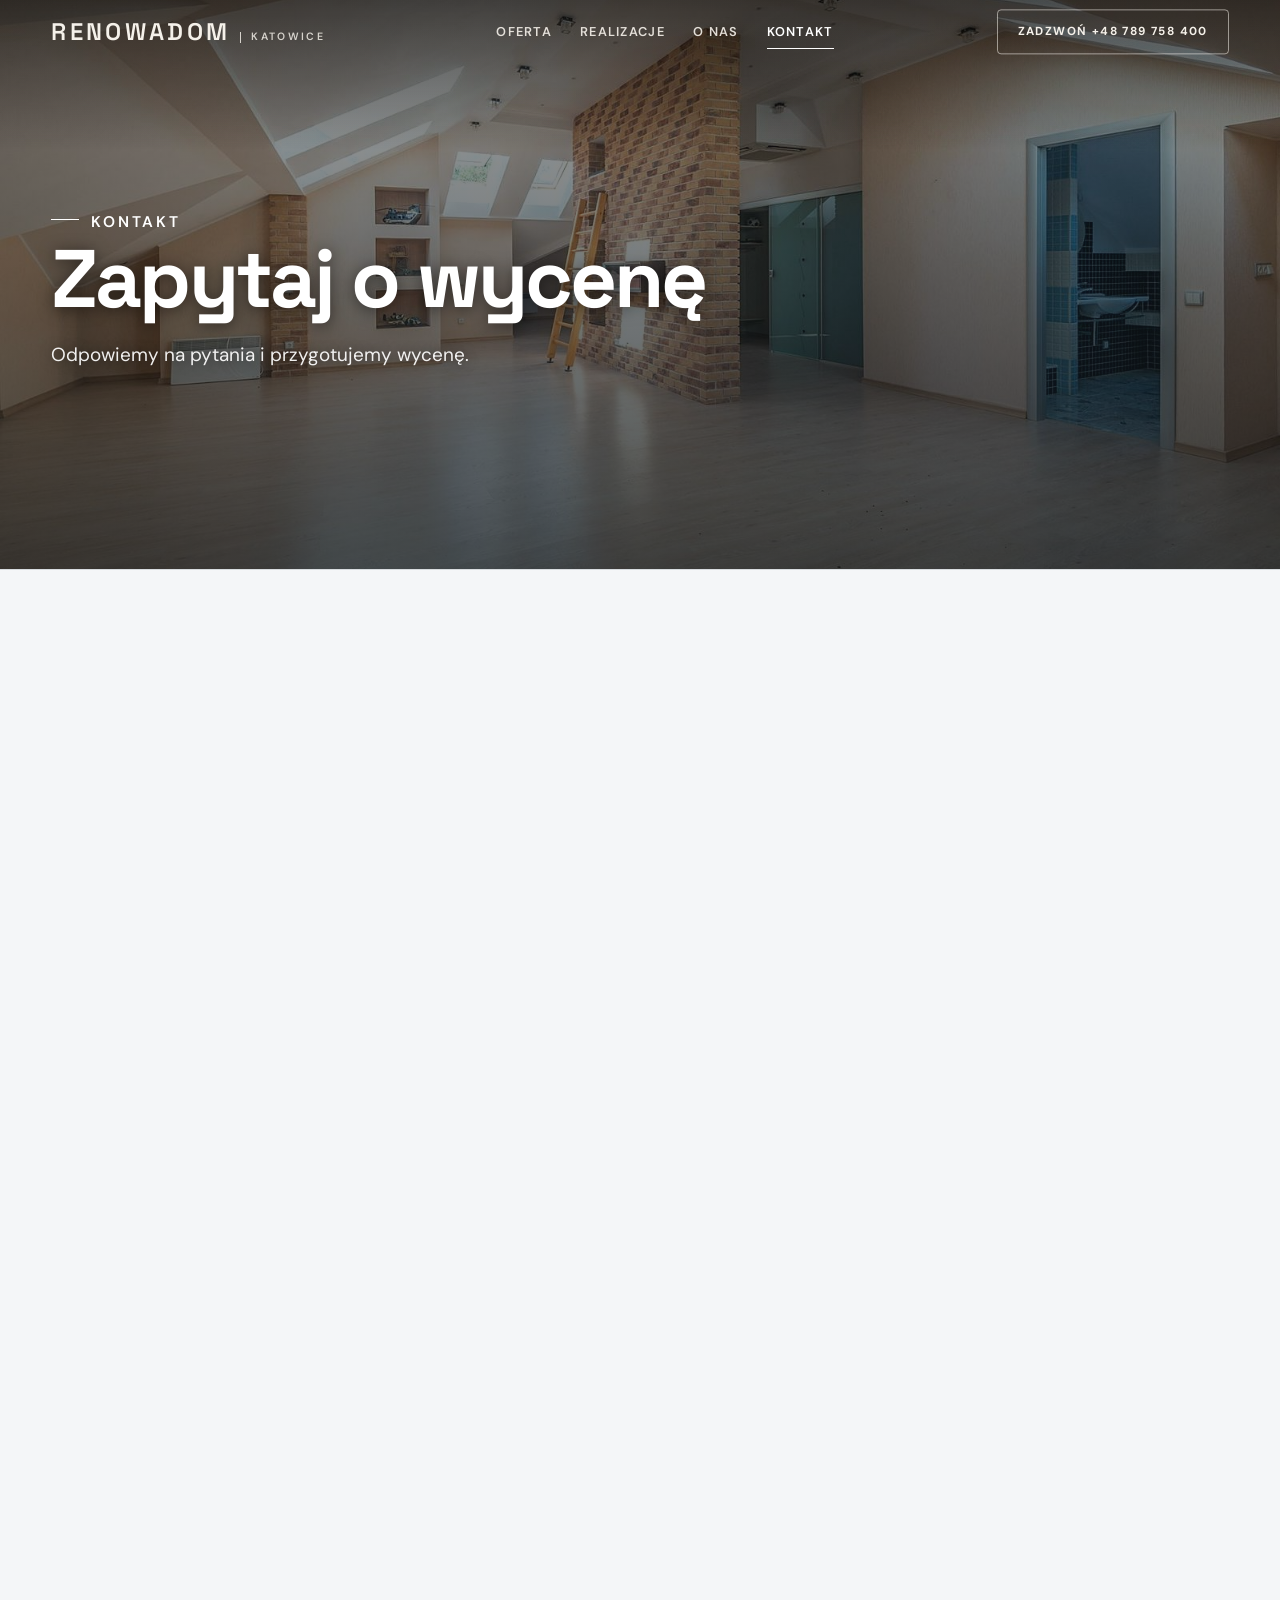
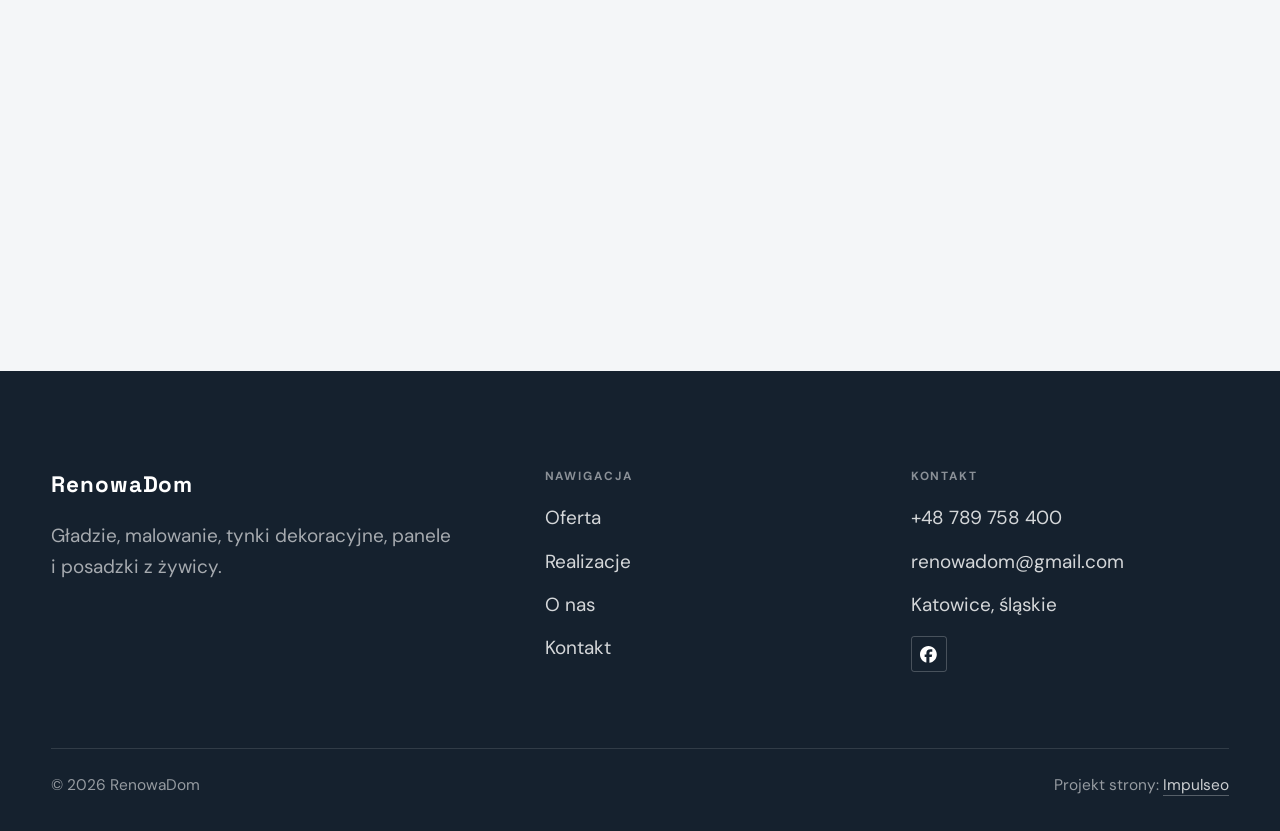
==== kontakt.html @ 103ed6f9 "Strona demo: renowadom" ====
<!DOCTYPE html>
<html lang="pl">
<head>
<meta charset="UTF-8">
<meta name="viewport" content="width=device-width, initial-scale=1.0">
<title>Kontakt - RenowaDom</title>
<meta name="description" content="Kontakt RenowaDom - Katowice, śląskie">
<link rel="canonical" href="https://kris20032.github.io/renowadom/kontakt.html">
<meta name="robots" content="noindex, nofollow">
<meta property="og:type" content="website">
<meta property="og:locale" content="pl_PL">
<meta property="og:site_name" content="RenowaDom">
<meta property="og:title" content="Kontakt - RenowaDom">
<meta property="og:description" content="Kontakt RenowaDom - Katowice, śląskie">
<meta property="og:url" content="https://kris20032.github.io/renowadom/kontakt.html">
<meta property="og:image" content="https://kris20032.github.io/renowadom/img/og.jpg">
<meta property="og:image:width" content="1200">
<meta property="og:image:height" content="630">
<meta name="twitter:card" content="summary_large_image">
<link rel="preconnect" href="https://fonts.googleapis.com">
<link rel="preconnect" href="https://fonts.gstatic.com" crossorigin>
<link href="https://fonts.googleapis.com/css2?family=Space+Grotesk:wght@500;600;700&family=DM+Sans:opsz,wght@9..40,400;9..40,500;9..40,600&display=swap" rel="stylesheet">
<link rel="stylesheet" href="assets/styles.css?v=8b665260">
</head>
<body>

<header class="nav">
  <div class="wrap nav-inner">
    <a class="brand" href="index.html"><span class="name">RenowaDom</span><span class="sub">Katowice</span></a>
    <nav class="nav-links">
      <a href="oferta.html">Oferta</a>
      <a href="realizacje.html">Realizacje</a>
      <a href="o-nas.html">O nas</a>
      <a href="kontakt.html" class="active" aria-current="page">Kontakt</a>
      <a href="tel:+48789758400" class="btn btn-accent">Zadzwoń +48 789 758 400</a>
    </nav>
    <button class="nav-toggle" aria-label="Menu"><span></span><span></span><span></span></button>
  </div>
</header>

<main>
<section class="pagehead">
  <img src="img/g8.jpg" alt="RenowaDom - Zapytaj o wycenę" width="1600" height="1068" decoding="async">
  <div class="wrap">
    <span class="eyebrow">Kontakt</span>
    <h1>Zapytaj o wycenę</h1>
    <p>Odpowiemy na pytania i przygotujemy wycenę.</p>
  </div>
</section>
<section>
  <div class="wrap contact-grid">
    <div class="reveal">
      <span class="eyebrow">Dane kontaktowe</span>
      <h2 style="margin:var(--space-4) 0 var(--space-6)">RenowaDom</h2>
      <div class="info-list">
        <div class="info-row"><div class="ic"><svg class="ico-tel" width="16" height="16" viewBox="0 0 24 24" fill="none" aria-hidden="true"><path d="M6.6 10.8a15.5 15.5 0 0 0 6.6 6.6l2.2-2.2a1 1 0 0 1 1-.24 11.4 11.4 0 0 0 3.6.58 1 1 0 0 1 1 1V20a1 1 0 0 1-1 1A17 17 0 0 1 3 4a1 1 0 0 1 1-1h3.5a1 1 0 0 1 1 1c0 1.25.2 2.46.58 3.6a1 1 0 0 1-.25 1l-2.23 2.2Z" fill="currentColor"/></svg></div><div><div class="lbl">Telefon</div><a class="val" href="tel:+48789758400">+48 789 758 400</a></div></div>
        <div class="info-row"><div class="ic"><svg class="ico-mail" width="16" height="16" viewBox="0 0 24 24" fill="none" aria-hidden="true"><rect x="3.2" y="5.5" width="17.6" height="13" rx="1.6" stroke="currentColor" stroke-width="1.6"/><path d="M4 7l8 6 8-6" stroke="currentColor" stroke-width="1.6" stroke-linecap="round" stroke-linejoin="round"/></svg></div><div><div class="lbl">E-mail</div><a class="val" href="mailto:renowadom@gmail.com">renowadom@gmail.com</a></div></div>
        <div class="info-row"><div class="ic"><svg class="ico-pin" width="16" height="16" viewBox="0 0 24 24" fill="none" aria-hidden="true"><path d="M12 21s7-6.1 7-11.5A7 7 0 0 0 5 9.5C5 14.9 12 21 12 21Z" stroke="currentColor" stroke-width="1.6" fill="none"/><circle cx="12" cy="9.5" r="2.4" fill="currentColor"/></svg></div><div><div class="lbl">Adres</div><div class="val">Katowice, śląskie</div></div></div>
      </div>
    </div>
    <div class="reveal">
      <form class="form" action="https://formsubmit.co/renowadom@gmail.com" method="POST">
        <input type="hidden" name="_subject" value="Zapytanie ze strony RenowaDom">
        <input type="hidden" name="_captcha" value="false">
        <input type="hidden" name="_template" value="table">
        <div class="fld"><label for="name">Imię / firma</label><input id="name" name="name" type="text" placeholder="np. Jan Kowalski" required></div>
        <div class="fld"><label for="email">E-mail</label><input id="email" name="email" type="email" placeholder="adres@email.pl" required></div>
        <div class="fld"><label for="phone">Telefon</label><input id="phone" name="phone" type="tel" placeholder="+48 ..."></div>
        <div class="fld"><label for="msg">Czego dotyczy zapytanie?</label><textarea id="msg" name="message" placeholder="Napisz krótko, w czym możemy pomóc" required></textarea></div>
        <button type="submit" class="btn btn-accent" style="width:100%;justify-content:center">Wyślij zapytanie <span class="arr">→</span></button>
        <p class="note">Wiadomość trafi bezpośrednio do nas. Można też zadzwonić: +48 789 758 400.</p>
      </form>
    </div>
  </div>
</section>
<section style="padding-top:0">
  <div class="wrap reveal">
    <iframe class="map" title="RenowaDom - Katowice" src="https://maps.google.com/maps?q=50.2467023%2C19.0044832&z=15&output=embed" loading="lazy" referrerpolicy="no-referrer-when-downgrade"></iframe>
  </div>
</section>
</main>

<footer>
  <div class="wrap">
    <div class="foot-grid">
      <div class="foot-brand">
        <div class="name">RenowaDom</div>
        <p>Gładzie, malowanie, tynki dekoracyjne, panele i posadzki z żywicy.</p>
      </div>
      <div class="foot-col">
        <h4>Nawigacja</h4>
        <a href="oferta.html">Oferta</a>
        <a href="realizacje.html">Realizacje</a>
        <a href="o-nas.html">O nas</a>
        <a href="kontakt.html">Kontakt</a>
      </div>
      <div class="foot-col">
        <h4>Kontakt</h4>
        <a href="tel:+48789758400">+48 789 758 400</a>
        <a href="mailto:renowadom@gmail.com">renowadom@gmail.com</a>
        <p>Katowice, śląskie</p>
      <div class="foot-soc">
        <a class="soc" href="https://www.facebook.com/p/RenowaDom-61563650875836/" target="_blank" rel="noopener" aria-label="Facebook - RenowaDom"><svg viewBox="0 0 24 24" aria-hidden="true" focusable="false"><path d="M9.101 23.691v-7.98H6.627v-3.667h2.474v-1.58c0-4.085 1.848-5.978 5.858-5.978.401 0 .955.042 1.468.103a8.68 8.68 0 0 1 1.141.195v3.325a8.623 8.623 0 0 0-.653-.036 26.805 26.805 0 0 0-.733-.009c-.707 0-1.259.096-1.675.309a1.686 1.686 0 0 0-.679.622c-.258.42-.374.995-.374 1.752v1.297h3.919l-.386 2.103-.287 1.564h-3.246v8.245C19.396 23.238 24 18.179 24 12.044c0-6.627-5.373-12-12-12s-12 5.373-12 12c0 5.628 3.874 10.35 9.101 11.647Z" fill="currentColor"/></svg></a>
      </div>
      </div>
    </div>
    <div class="foot-bot">
      <span>© 2026 RenowaDom</span>
      <span>Projekt strony: <a class="foot-credit" href="https://impulseo.pl" target="_blank" rel="noopener">Impulseo</a></span>
    </div>
  </div>
</footer>
<div class="sticky-call"><a class="sc-call" href="tel:+48789758400"><svg class="ico-tel" width="16" height="16" viewBox="0 0 24 24" fill="none" aria-hidden="true"><path d="M6.6 10.8a15.5 15.5 0 0 0 6.6 6.6l2.2-2.2a1 1 0 0 1 1-.24 11.4 11.4 0 0 0 3.6.58 1 1 0 0 1 1 1V20a1 1 0 0 1-1 1A17 17 0 0 1 3 4a1 1 0 0 1 1-1h3.5a1 1 0 0 1 1 1c0 1.25.2 2.46.58 3.6a1 1 0 0 1-.25 1l-2.23 2.2Z" fill="currentColor"/></svg> Zadzwoń</a><a class="sc-quote" href="kontakt.html">Zadzwoń po wycenę</a></div>
<div class="demo-wazne" data-do="2026-11-18" data-cykl="3" hidden><svg class="dw-ico" width="13" height="13" viewBox="0 0 24 24" fill="none" aria-hidden="true"><circle cx="12" cy="12" r="8.6" stroke="currentColor" stroke-width="1.8"/><path d="M12 7.2V12l3.3 2" stroke="currentColor" stroke-width="1.8" stroke-linecap="round"/></svg><span class="dw-txt"></span></div>

<script src="assets/main.js"></script>
</body>
</html>
---- assets/styles.css ----
/* ============================================================
   STOLBASZ — premium, architektoniczny B2B fit-out
   Jasna paleta, zero brązu. System wg premium-web-craft.
   Projekt strony: Impulseo (impulseo.pl)
   ============================================================ */

:root{
  /* PALETA — jasna, architektoniczna, chłodna */
  --paper:#F4F6F8;          /* główne tło */
  --paper-2:#E7EBEF;        /* sekcje alternatywne (chłodny jasny szary) */
  --paper-3:#E7EBEF;        /* delikatne wypełnienia */
  --ink:#15212E;            /* tekst główny — chłodny grafit */
  --ink-soft:#243443;       /* nagłówki drugorzędne */
  --muted:#6B7785;          /* tekst poboczny */
  --line:rgba(21,33,46,.12);/* hairline */
  --accent:#E8A317;         /* stonowany petrol-slate — jedyny akcent */
  --accent-d:#C9870C;
  --accent-soft:rgba(232,163,23,.10);
  --dark:#15212E;           /* sekcje ciemne (stopka/CTA) */

  /* HOVER ZDJĘĆ — JEDEN standard dla całego silnika (decyzja K. 04.08.2026, artefakt z wariantami).
     AKTUALNE (K.+Szymon 09.08.2026, wybór z artefaktu 6 wariantów): zoom 1.05 przy 1.4s -
     przy tak długim czasie mocniejszy kadr NIE skacze, tylko „oddycha". Poprzedni standard
     (1.02 / .55s z 04.08) odbierany jako dynamiczny i szybki.
     Spoczynek lekko przygaszony, ale TYLKO tam, gdzie jest mysz (@media hover:hover) —
     na telefonie zdjęcia zostają w pełnej jasności. */
  --img-zoom:1.05;                   /* K.+Szymon 09.08: wariant F z artefaktu porównawczego */
  --img-rest:brightness(.95) saturate(.99);
  --img-hot:brightness(1.06) saturate(1.05);
  --img-dur:1.4s;                    /* K.+Szymon 09.08 (wariant F): powoli = elegancko */
  --img-ease:cubic-bezier(.16,.84,.44,1);  /* miękki ogon, efekt „oddychania" */

  /* ODSTĘPY — skala 4/8 */
  --space-1:4px; --space-2:8px; --space-3:12px; --space-4:16px; --space-5:24px;
  --space-6:32px; --space-7:48px; --space-8:64px; --space-9:96px; --space-10:128px;

  /* TYPOGRAFIA — fluid clamp() (skala podbita 16.07.2026: większe, czytelniejsze litery — uwaga Adama) */
  --text-sm:clamp(.9rem,.87rem + .12vw,1rem);
  --text-base:clamp(1.08rem,1.04rem + .18vw,1.2rem);
  --text-lg:clamp(1.24rem,1.15rem + .34vw,1.44rem);
  --text-h3:clamp(1.34rem,1.22rem + .55vw,1.66rem);
  --text-h2:clamp(2.1rem,1.66rem + 2.1vw,3.1rem);
  --text-h1:clamp(2.9rem,2.1rem + 4vw,5.1rem);

  /* PROMIENIE — architektoniczne, raczej ostre */
  --r-sm:3px; --r-md:6px; --r-lg:10px;

  /* RUCH */
  --ease:cubic-bezier(.25,.46,.45,.94); --dur:.24s;

  /* CIENIE — miękkie, warstwowe */
  --sh-sm:0 1px 2px rgba(16,24,32,.04), 0 2px 8px rgba(16,24,32,.05);
  --sh-md:0 2px 6px rgba(16,24,32,.05), 0 12px 28px -8px rgba(16,24,32,.12);
  --sh-lg:0 6px 14px rgba(16,24,32,.07), 0 26px 56px -18px rgba(16,24,32,.22);

  --hairline:1px solid var(--line);

  --font-display:'Space Grotesk','Inter',sans-serif;
  --font-body:'DM Sans','Inter',sans-serif;
}

*{box-sizing:border-box;margin:0;padding:0}
html{scroll-behavior:smooth}
body{
  font-family:var(--font-body);
  font-size:var(--text-base);
  line-height:1.65;
  color:var(--ink);
  background:var(--paper);
  -webkit-font-smoothing:antialiased;
  text-rendering:optimizeLegibility;
}
img{max-width:100%;height:auto;display:block}  /* height:auto = width/height z atrybutów trzyma proporcje (TOP#12) */
a{color:inherit;text-decoration:none}

.wrap{width:min(92%,1180px);margin-inline:auto}
section{padding-block:clamp(52px,6.5vw,96px)}

h1,h2,h3{font-family:var(--font-display);font-weight:700;line-height:1.08;letter-spacing:-.02em;color:var(--ink)}
h1{font-size:var(--text-h1);letter-spacing:-.035em}
h2{font-size:var(--text-h2);letter-spacing:-.025em}
h3{font-size:var(--text-h3)}
/* MIARA — długość wiersza. WCAG 2.2 SC 1.4.8: max 80 znaków; Butterick: 45–90.
   68ch daje realnie 72–78 znaków polskiego tekstu, czyli z zapasem pod granicą.
   Wcześniej limit miał TYLKO <p> — <li>, <blockquote> i <dd> nie miały żadnego,
   i to jedyny powód, dla którego 23 bloki na dwóch oddanych stronach jadą po
   83–106 znaków w wierszu (pomiar 07.08.2026, bramka `miara`).
   ⚠️ Listy i definicje ograniczamy TYLKO bez klasy: `ul`/`ol` z klasą to u nas
   układ (siatki kafli, menu), a nie tekst ciągły — tam miarę wyznacza układ. */
/* 60ch, nie 68ch (K. 10.08): po zmianie fontów na węższe kroje (DM Sans i spółka)
   w 68ch mieściło się ~90 znaków - bramka pikselowa słusznie zgłaszała przekroczenie
   granicy 80. Pomiar na żywej przeglądarce: 60ch = 90 znaków, 53ch = ~78 znaków, czyli normę WCAG 1.4.8. */
:root{ --miara:53ch }
p{max-width:min(100%,var(--miara))}
blockquote,
ul:not([class])>li, ol:not([class])>li,
dl:not([class])>dd{max-width:min(100%,var(--miara))}

/* ⚠️ Świadomie BEZ wyjątku `.tile p,.card p,.svc p{max-width:none}`, choć nasuwa się sam:
   te akapity BYŁY już ograniczone (stare `p{max-width:65ch}`), więc „wyjątek" nie odblokowałby
   niczego nowego — tylko ROZLUŹNIŁ stan sprzed zmiany na wszystkich demach naraz.
   `figcaption` żadna z reguł wyżej nie dotyczy, więc też nie potrzebuje zwolnienia. */

/* ŁAMANIE. `balance` wyrównuje długości wierszy w nagłówku, `pretty` pilnuje ostatniego
   wiersza akapitu, żeby nie został w nim jeden wyraz. Obsługiwane od Chrome 117 /
   Safari 17.5; starsze przeglądarki po prostu ignorują tę własność.
   `text-wrap:pretty` nie występowało dotąd ANI RAZ w silniku ani w repo klientów. */
h1,h2,h3,.lead,.lede{text-wrap:balance}
p,li,blockquote,dd{text-wrap:pretty}

.eyebrow{
  font-family:var(--font-body);
  font-size:var(--text-sm);
  font-weight:600;
  letter-spacing:.18em;
  text-transform:uppercase;
  color:var(--accent);
  display:inline-flex;align-items:center;gap:var(--space-3);
}
/* flex:none + margin-top = kreska trzyma się PIERWSZEJ linii. Wcześniej align-items:center
   centrowało ją względem całego bloku i przy zawinięciu (długi kicker typu
   „…WNĘTRZ · LESZNO · OD 2019") druga linia lądowała z brzydkim wcięciem. */
.eyebrow{align-items:flex-start}
.eyebrow>*,.eyebrow{text-wrap:balance}   /* dlugi kicker lamal sie na sierote typu samo „2019" w drugiej linii */
.eyebrow::before{content:"";width:28px;height:1px;background:var(--accent);display:inline-block;flex:none;margin-top:.62em}

.muted{color:var(--muted)}
.lead{font-size:var(--text-lg);line-height:1.55;color:var(--ink-soft);max-width:50ch}

/* ---------- BUTTONS ---------- */
.btn{
  display:inline-flex;align-items:center;gap:var(--space-2);
  font-weight:600;font-size:var(--text-sm);letter-spacing:.02em;
  padding:var(--space-4) var(--space-6);
  border-radius:var(--r-sm);
  transition:transform var(--dur) var(--ease),box-shadow var(--dur) var(--ease),background var(--dur) var(--ease);
  cursor:pointer;border:1px solid transparent;
}
.btn-accent{background:var(--accent);color:#fff;box-shadow:var(--sh-sm)}
.btn-accent:hover{background:var(--accent-d);transform:translateY(-2px);box-shadow:var(--sh-md)}
.btn-accent:active{transform:translateY(0);box-shadow:var(--sh-sm)}
.btn-ghost{background:transparent;color:var(--ink);border-color:var(--line)}
.btn-ghost:hover{border-color:var(--accent);color:var(--accent);transform:translateY(-2px)}
.btn-light{background:#fff;color:var(--ink);box-shadow:var(--sh-sm)}
.btn-light:hover{transform:translateY(-2px);box-shadow:var(--sh-md)}
.btn .arr{transition:transform var(--dur) var(--ease)}
.btn:hover .arr{transform:translateX(4px)}

/* ---------- NAV ---------- */
.nav{
  position:sticky;top:0;z-index:50;
  background:color-mix(in srgb,var(--paper) 88%,transparent);
  backdrop-filter:saturate(140%) blur(10px);
  border-bottom:var(--hairline);
}
.nav-inner{display:flex;align-items:center;justify-content:space-between;gap:var(--space-5);height:72px}
/* ANTY-NACHODZENIE (K. 05.08.2026): długa nazwa firmy + przycisk z pełnym numerem nie mieściły się w pasku
   i flex ściskał linki PONIŻEJ ich treści - "Kontakt" wchodził na ramkę "Zadzwoń +48 ...". Teraz ustępuje
   nazwa marki (skrót wielokropkiem), a menu i przycisk nigdy się nie kurczą ani nie zachodzą na siebie. */
.brand{display:flex;flex-direction:column;line-height:1;min-width:0;flex:0 1 auto}
.brand .name{font-family:var(--font-display);font-weight:800;font-size:1.35rem;letter-spacing:.04em;white-space:nowrap;overflow:hidden;text-overflow:ellipsis}
.brand .sub{font-size:.62rem;letter-spacing:.34em;text-transform:uppercase;color:var(--muted);margin-top:5px;white-space:nowrap;overflow:hidden;text-overflow:ellipsis}
.nav-links{display:flex;align-items:center;gap:var(--space-6);flex:0 0 auto}
.nav-links a{font-size:var(--text-sm);font-weight:500;color:var(--ink-soft);position:relative;padding-block:4px;white-space:nowrap;transition:color var(--dur) var(--ease)}
.nav-links a::after{content:"";position:absolute;left:0;bottom:0;width:0;height:1.5px;background:var(--accent);transition:width var(--dur) var(--ease)}
.nav-links a:hover,.nav-links a.active{color:var(--ink)}
.nav-links a:hover::after,.nav-links a.active::after{width:100%}
.nav-links .btn{padding:var(--space-2) var(--space-5)}
/* przyciski w nav: właściwy kolor (przebij .nav-links a) + bez podkreślenia */
.nav-links a.btn-accent{color:#fff}
.nav-links a.btn-ghost,.nav-links a.btn-light{color:var(--ink)}
/* CTA w pasku: NIE podkreślenie spod linków menu, ale ten sam przelatujący błysk,
   co na wszystkich innych przyciskach (zgłoszenie K. 13.08.2026 - „na hero jest efekt
   światła przechodzącego przez przycisk, na navbarze go nie ma, a mają być identyczne").
   Reguła `.nav-links a::after` jest silniejsza od `.btn::after`, więc trzeba jej
   geometrię wyzerować i wpisać połysk z nazwy - samo `display:none` gasiło efekt. */
.nav-links a.btn::after{
  display:block;content:"";position:absolute;inset:0;z-index:-1;pointer-events:none;
  width:auto;height:auto;border-radius:inherit;   /* kasuje geometrię podkreślenia (width:0;height:1.5px) */
  background:linear-gradient(100deg,transparent 32%,rgba(255,255,255,.20) 50%,transparent 68%);
  translate:-120% 0}
@media (prefers-reduced-motion:no-preference){
  .nav-links a.btn:hover::after{translate:120% 0;transition:translate .75s var(--mt-ease,cubic-bezier(.16,.84,.44,1))}
}
.nav-toggle{display:none;background:none;border:none;cursor:pointer;flex-direction:column;gap:5px;padding:8px}
.nav-toggle span{width:24px;height:2px;background:var(--ink);transition:var(--dur)}
/* Ciasny zakres MIĘDZY menu mobilnym a pełnym pulpitem: zbijamy odstępy i nazwę marki,
   żeby wszystko zmieściło się naturalnie, zanim w ogóle dojdzie do skracania wielokropkiem. */
@media(max-width:1280px) and (min-width:921px){
  .nav-links{gap:var(--space-4)}
  .nav-links .btn{padding:var(--space-2) var(--space-4)}
  .brand .name{font-size:1.15rem}
}

/* ---------- HERO (split) ---------- */
.hero{position:relative;overflow:hidden;border-bottom:var(--hairline)}
.hero-grid{display:grid;grid-template-columns:1.05fr .95fr;gap:clamp(24px,4vw,60px);align-items:center;
  padding-block:clamp(36px,4.5vw,64px)}
.hero-copy .eyebrow{margin-bottom:var(--space-5)}
.hero-copy h1{margin-bottom:var(--space-5)}
.hero-copy .lead{margin-bottom:var(--space-7)}
.hero-actions{display:flex;flex-wrap:wrap;gap:var(--space-4)}
.hero-art{position:relative;aspect-ratio:4/3;border-radius:var(--r-lg);overflow:hidden;box-shadow:var(--sh-lg)}
.hero-art img{width:100%;height:100%;object-fit:cover}
.hero-art::after{content:"";position:absolute;inset:0;background:linear-gradient(180deg,transparent 55%,rgba(18,24,28,.28))}
.hero-badge{position:absolute;left:var(--space-5);bottom:var(--space-5);z-index:2;
  background:rgba(252,252,251,.94);backdrop-filter:blur(4px);
  border-radius:var(--r-md);padding:var(--space-4) var(--space-5);box-shadow:var(--sh-md);max-width:78%}
.hero-badge strong{display:block;font-family:var(--font-display);font-size:1rem;letter-spacing:-.01em}
.hero-badge span{font-size:var(--text-sm);color:var(--muted)}

/* ---------- HERO duży / kinowy (strona główna) ---------- */
.hero-cine{position:relative;min-height:clamp(560px,82vh,840px);min-height:clamp(560px,82svh,840px);display:flex;align-items:center;overflow:hidden;border-bottom:var(--hairline)}
.hero-cine>img{position:absolute;inset:0;width:100%;height:100%;object-fit:cover;z-index:0}
.hero-cine::after{content:"";position:absolute;inset:0;z-index:1;
  background:linear-gradient(95deg,rgba(13,18,23,.86) 0%,rgba(13,18,23,.64) 32%,rgba(13,18,23,.24) 62%,rgba(13,18,23,.04) 100%)}
.hero-cine .wrap{position:relative;z-index:2;padding-block:var(--space-8)}
.hero-cine .hero-copy{max-width:660px}
.hero-cine .eyebrow{color:#fff;margin-bottom:var(--space-5)}
.hero-cine .eyebrow::before{background:#fff}
.hero-cine h1{color:#fff;margin-bottom:var(--space-5);font-size:clamp(2.9rem,2rem + 4.4vw,5.2rem);text-wrap:balance}
.hero-cine .lead{color:rgba(255,255,255,.92);max-width:48ch;margin-bottom:var(--space-7)}
.hero-cine .hero-actions{display:flex;flex-wrap:wrap;gap:var(--space-4)}
/* NISKIE OKNO (laptop z dokiem i paskami przeglądarki ma ~700-780 px wysokości widoku):
   H1 do 5.2rem + długi lead nie mieściły się i przyciski wypadały POD krawędź ekranu -
   klient widział stronę bez ani jednego CTA. Skalujemy w dół, zamiast przycinać treść. */
@media(min-width:821px) and (max-height:820px){
  .hero-cine{min-height:clamp(520px,94svh,780px)}
  .hero-cine .wrap{padding-block:var(--space-6)}
  .hero-cine h1{font-size:clamp(2.2rem,1.5rem + 2.6vw,3.6rem);margin-bottom:var(--space-4)}
  .hero-cine .eyebrow{margin-bottom:var(--space-4)}
  .hero-cine .lead{margin-bottom:var(--space-5);max-width:44ch}
}
@media(max-width:680px){
  .hero-cine{min-height:clamp(520px,76vh,640px);min-height:clamp(520px,76svh,640px);align-items:flex-end}
  .hero-cine::after{background:linear-gradient(0deg,rgba(13,18,23,.9) 6%,rgba(13,18,23,.45) 55%,rgba(13,18,23,.25) 100%)}
  .hero-cine .wrap{padding-bottom:var(--space-9)}
  /* TELEFON (~90% oglądających): lead potrafił zająć 8 linii i zepchnąć CTA poza pierwszy ekran.
     Zwężamy interlinię i skalę - treści nie ucinamy, bo to ona sprzedaje. */
  .hero-cine .lead{font-size:.98rem;line-height:1.5;margin-bottom:var(--space-5)}
  .hero-cine .eyebrow{font-size:.72rem;letter-spacing:.13em;margin-bottom:var(--space-4)}
  .hero-cine .eyebrow::before{width:20px}
  .hero-cine h1{margin-bottom:var(--space-4)}
}

/* full-bleed hero variant (podstrony) */
.pagehead{position:relative;min-height:46vh;min-height:46svh;display:flex;align-items:flex-end;overflow:hidden;border-bottom:var(--hairline)}
.pagehead img{position:absolute;inset:0;width:100%;height:100%;object-fit:cover}
/* 10.08.2026 (decyzja K.): mocniejsze przyciemnienie + cień pod tekstem. Bramka mierzyła na
   nagłówkach podstron 3,38-3,43:1 przy wymaganych 4,5 — jasne zdjęcie (hala, śnieg, niebo)
   podchodziło pod biały tekst. Zdjęcia klientów są różne, więc kontrast musi dawać WARSTWA,
   a nie szczęśliwy dobór kadru. */
.pagehead::after{content:"";position:absolute;inset:0;background:linear-gradient(180deg,rgba(18,24,28,.40),rgba(18,24,28,.76))}
.pagehead .wrap{position:relative;z-index:2;padding-block:var(--space-9);color:#fff}
.pagehead h1{color:#fff;max-width:18ch;text-shadow:0 2px 16px rgba(0,0,0,.55)}
.pagehead .eyebrow{color:#fff}
.pagehead .eyebrow::before{background:#fff}
.pagehead p{color:rgba(255,255,255,.92);margin-top:var(--space-4);max-width:54ch;text-shadow:0 1px 12px rgba(0,0,0,.5)}

/* ---------- STRIP (pasek skrótów / liczby) ---------- */
.strip{background:var(--dark);color:#fff}
/* PASEK HASEŁ — standard 04.08.2026 (decyzja K.): 5 haseł w JEDNYM rzędzie, tekst WYŚRODKOWANY,
   węższe marginesy boczne niż reszta strony (pasek ma iść szerzej), równe wysokości kolumn. */
.strip .wrap{width:min(96%,1440px);display:grid;grid-template-columns:repeat(5,1fr);
  gap:var(--space-5);padding-block:var(--space-7);align-items:stretch}
.strip .item .k{font-family:var(--font-display);font-size:clamp(1.05rem,.82rem + .85vw,1.55rem);
  font-weight:800;letter-spacing:-.02em;color:#fff;line-height:1.18;text-wrap:balance}
.strip .item .v{font-size:var(--text-sm);color:rgba(255,255,255,.66);margin-top:var(--space-2);line-height:1.4}
.strip .item{border-left:2px solid var(--accent);padding-inline:var(--space-4);
  text-align:center;display:flex;flex-direction:column;justify-content:center}
/* liczba kolumn = liczba haseł, żeby ostatnie nie zostawało samo w drugim rzędzie.
   Klasę n-N nadaje multipage.py; domyślnie (bez klasy) pasek jest 5-kolumnowy. */
.strip.n-2 .wrap{grid-template-columns:repeat(2,1fr)}
.strip.n-3 .wrap{grid-template-columns:repeat(3,1fr)}
.strip.n-4 .wrap{grid-template-columns:repeat(4,1fr);gap:var(--space-6)}
.strip.n-4 .item .k{font-size:clamp(1.3rem,1rem + 1.1vw,2rem)}
.strip.n-6 .wrap{grid-template-columns:repeat(6,1fr);gap:var(--space-4)}
.strip.n-6 .item .k{font-size:clamp(.98rem,.8rem + .7vw,1.35rem)}
/* równe łamanie: zamiast "długa linia + jedno słowo" obie linie zbliżonej długości */
.strip .item .k{text-wrap:balance}

/* ---------- SECTION HEAD ---------- */
.head{max-width:48rem;margin-bottom:var(--space-8)}
.head.center{margin-inline:auto;text-align:center}
.head .eyebrow{margin-bottom:var(--space-4)}
.head h2{margin-bottom:var(--space-4)}
.head p{color:var(--muted);font-size:var(--text-lg);line-height:1.55}
.head.center p{margin-inline:auto}

/* ---------- INTRO SPLIT ---------- */
.split{display:grid;grid-template-columns:.92fr 1.08fr;gap:clamp(28px,5vw,80px);align-items:center}
.split.rev{grid-template-columns:1.08fr .92fr}
.split.rev .split-art{order:-1}
.split-art{position:relative;aspect-ratio:5/4;border-radius:var(--r-lg);overflow:hidden;box-shadow:var(--sh-lg)}
.split-art img{width:100%;height:100%;object-fit:cover}
.split-copy h2{margin-bottom:var(--space-5)}
.split-copy p+p{margin-top:var(--space-4)}
.split-copy .btn{margin-top:var(--space-6)}

/* ---------- SERVICES (zakres) ---------- */
.svc-grid{display:grid;grid-template-columns:repeat(auto-fit,minmax(280px,1fr));gap:var(--space-5)}
.svc{background:#fff;border:var(--hairline);border-radius:var(--r-md);padding:var(--space-7) var(--space-6);
  transition:transform var(--dur) var(--ease),box-shadow var(--dur) var(--ease),border-color var(--dur) var(--ease);
  position:relative;overflow:hidden}
.svc::before{content:"";position:absolute;left:0;top:0;width:3px;height:0;background:var(--accent);transition:height var(--dur) var(--ease)}
.svc:hover{transform:translateY(-4px);box-shadow:var(--sh-md);border-color:transparent}
.svc:hover::before{height:100%}
.svc .ic{font-family:var(--font-display);font-size:.8rem;font-weight:700;letter-spacing:.12em;color:var(--accent);margin-bottom:var(--space-4)}
.svc h3{margin-bottom:var(--space-3);font-size:1.22rem}
.svc p{color:var(--muted);font-size:var(--text-base);line-height:1.6}

/* big detailed service rows */
.svc-row{display:grid;grid-template-columns:.8fr 1.2fr;gap:clamp(20px,4vw,60px);align-items:center;padding-block:var(--space-8)}
.svc-row+.svc-row{border-top:var(--hairline)}
.svc-row.rev{grid-template-columns:1.2fr .8fr}
/* Naprzemienny układ wierszy oferty: co drugi wiersz ma zdjęcie po PRAWEJ.
   Było `order:-1` — martwy kod, bo zdjęcie i tak jest pierwszym dzieckiem w HTML,
   więc wszystkie wiersze wyglądały identycznie (zdjęcie zawsze z lewej), a `rev`
   zmieniało tylko szerokość kolumn. Znalezione 29.07.2026 przy różnicowaniu kierunków
   animacji (pomiar pozycji: art.mid 390/502 przy row.mid 756 — zawsze lewa strona). */
.svc-row.rev .svc-row-art{order:2}
.svc-row-art{aspect-ratio:4/3;border-radius:var(--r-md);overflow:hidden;box-shadow:var(--sh-md)}
.svc-row-art img{width:100%;height:100%;object-fit:cover}
.svc-row h3{font-size:1.5rem;margin-bottom:var(--space-4)}
.svc-row .num{font-family:var(--font-display);font-size:.85rem;font-weight:700;letter-spacing:.14em;color:var(--accent);display:block;margin-bottom:var(--space-3)}
.svc-row ul{list-style:none;margin-top:var(--space-4);display:flex;flex-direction:column;gap:var(--space-2)}
.svc-row li{position:relative;padding-left:var(--space-5);color:var(--muted);font-size:var(--text-base)}
.svc-row li::before{content:"";position:absolute;left:0;top:.62em;width:8px;height:1px;background:var(--accent)}

/* ---------- GALLERY (realizacje) ---------- */
.gallery{display:grid;grid-template-columns:repeat(12,1fr);gap:var(--space-4);grid-auto-rows:200px}
/* GALERIA MASONRY — pionowe zdjęcia (portrety beauty/wellness) bez przycinania: kolumny, height auto */
.gallery-masonry{column-count:3;column-gap:var(--space-4)}
@media(max-width:900px){.gallery-masonry{column-count:2}}
@media(max-width:560px){.gallery-masonry{column-count:1}}
.gallery-masonry .m-tile{break-inside:avoid;margin:0 0 var(--space-4);padding:0;position:relative;overflow:hidden;border-radius:var(--r-md);border:1px solid var(--line)}
.gallery-masonry .m-tile img{width:100%;height:auto;display:block}
.gallery-masonry .m-tile .cap{position:absolute;left:0;right:0;bottom:0;padding:var(--space-4);color:#fff;background:linear-gradient(0deg,rgba(0,0,0,.55),transparent);font-size:var(--text-sm)}
.gallery-masonry .m-tile .cap small{display:block;font-weight:400;opacity:.78;letter-spacing:.04em;text-transform:uppercase;font-size:.66rem;margin-top:3px}
.tile{position:relative;overflow:hidden;border-radius:var(--r-md);box-shadow:var(--sh-sm);
  transition:transform var(--dur) var(--ease),box-shadow var(--dur) var(--ease)}
.tile img{width:100%;height:100%;object-fit:cover;
  transition:transform var(--img-dur) var(--img-ease),filter var(--img-dur) var(--img-ease)}
.tile:hover{box-shadow:var(--sh-md)}
.tile .cap{position:absolute;left:0;right:0;bottom:0;padding:var(--space-5) var(--space-4) var(--space-4);
  /* mocniejszy spad + cien pod tekstem: na JASNYCH zdjeciach klienta (biale fronty, sciany)
     slaby gradient dawal kontrast ~1.5:1 zamiast wymaganych 3.6:1 (bramka wygladu, 10.08.2026) */
  background:linear-gradient(transparent 10%,rgba(18,24,28,.55) 40%,rgba(18,24,28,.88) 68%,rgba(18,24,28,.99));color:#fff;
  text-shadow:0 1px 2px rgba(0,0,0,.85),0 2px 10px rgba(0,0,0,.55);
  font-size:var(--text-sm);font-weight:600;letter-spacing:.01em;
  opacity:0;transform:translateY(8px);transition:var(--dur) var(--ease)}
.tile:hover .cap{opacity:1;transform:translateY(0)}
.tile .cap small{display:block;font-weight:400;opacity:.78;letter-spacing:.04em;text-transform:uppercase;font-size:.66rem;margin-top:3px}
/* bento spans */
.t-wide{grid-column:span 6}
.t-tall{grid-column:span 6;grid-row:span 2}
.t-std{grid-column:span 6}
.t-third{grid-column:span 4}
.t-two3{grid-column:span 8}

/* ---------- TRUST / WIARYGODNOŚĆ ---------- */
.trust{background:var(--paper-2)}
.trust-grid{display:grid;grid-template-columns:repeat(auto-fit,minmax(240px,1fr));gap:var(--space-5);margin-top:var(--space-7)}
.trust-card{background:#fff;border-radius:var(--r-md);padding:var(--space-7) var(--space-6);box-shadow:var(--sh-sm);border-top:3px solid var(--accent)}
.trust-card .big{font-family:var(--font-display);font-size:clamp(1.8rem,1.3rem + 1.6vw,2.6rem);font-weight:800;letter-spacing:-.02em;color:var(--ink);line-height:1}
.trust-card h3{font-size:1.12rem;margin:var(--space-3) 0 var(--space-2)}
.trust-card p{color:var(--muted);font-size:var(--text-base);line-height:1.55}

/* ---------- CTA band ---------- */
.cta{background:var(--dark);color:#fff;position:relative;overflow:hidden}
/* telefon w CTA: na ciemnym tle biały (domyślnie), rodziny z JASNYM tłem CTA
   nadpisują to u siebie - wcześniej kolor siedział w stylu inline i wygrywał z rodziną. */
.cta .btn-ghost-cta{color:#fff;border-color:rgba(255,255,255,.3)}
.cta .wrap{display:grid;grid-template-columns:1.4fr .6fr;gap:var(--space-7);align-items:center;position:relative;z-index:2}
.cta h2{color:#fff;max-width:20ch}
.cta p{color:rgba(255,255,255,.74);margin-top:var(--space-4)}
.cta-actions{display:flex;flex-direction:column;gap:var(--space-3);align-items:flex-start}
.cta::before{content:"";position:absolute;right:-80px;top:-80px;width:360px;height:360px;border-radius:50%;
  background:radial-gradient(circle,var(--accent-soft),transparent 70%)}

/* ---------- CONTACT ---------- */
.contact-grid{display:grid;grid-template-columns:.85fr 1.15fr;gap:clamp(28px,4vw,56px);align-items:start}
.info-list{display:flex;flex-direction:column;gap:var(--space-2)}
.info-row{display:flex;gap:var(--space-4);align-items:flex-start;padding-block:var(--space-4);border-bottom:var(--hairline)}
.info-row .ic{flex:none;width:42px;height:42px;display:grid;place-items:center;border-radius:50%;
  background:var(--accent-soft);color:var(--accent);font-size:1.05rem}
.info-row .lbl{font-size:.72rem;letter-spacing:.14em;text-transform:uppercase;color:var(--muted)}
.info-row .val{font-weight:600;font-size:var(--text-base);margin-top:2px}
.info-row a.val:hover{color:var(--accent)}
.map{border:none;border-radius:var(--r-lg);box-shadow:var(--sh-md);width:100%;height:100%;min-height:380px;filter:grayscale(.2) contrast(1.02)}
.form{background:#fff;border:var(--hairline);border-radius:var(--r-lg);padding:clamp(24px,3vw,40px);box-shadow:var(--sh-sm)}
.form .fld{margin-bottom:var(--space-5)}
.form label{display:block;font-size:var(--text-sm);font-weight:600;margin-bottom:var(--space-2)}
.form input,.form textarea{width:100%;font-family:inherit;font-size:var(--text-base);color:var(--ink);
  padding:var(--space-4);border:var(--hairline);border-radius:var(--r-sm);background:var(--paper);transition:border-color var(--dur)}
.form input:focus,.form textarea:focus{outline:none;border-color:var(--accent);background:#fff}
.form textarea{resize:vertical;min-height:120px}
.form .note{font-size:var(--text-sm);color:var(--muted);margin-top:var(--space-3)}

/* ---------- FOOTER ---------- */
footer{background:var(--dark);color:#fff;padding-block:var(--space-9) var(--space-6)}
.foot-grid{display:grid;grid-template-columns:1.4fr 1fr 1fr;gap:var(--space-7);margin-bottom:var(--space-8)}
.foot-brand .name{font-family:var(--font-display);font-weight:800;font-size:1.4rem;letter-spacing:.04em}
.foot-brand p{color:rgba(255,255,255,.62);margin-top:var(--space-4);font-size:var(--text-base);max-width:38ch}
.foot-col h4{font-size:.74rem;letter-spacing:.16em;text-transform:uppercase;color:rgba(255,255,255,.5);margin-bottom:var(--space-4)}
.foot-col a,.foot-col p{display:block;color:rgba(255,255,255,.82);font-size:var(--text-base);margin-bottom:var(--space-3)}
.foot-col a:hover{color:#fff}
.foot-bot{border-top:1px solid rgba(255,255,255,.12);padding-top:var(--space-5);display:flex;justify-content:space-between;flex-wrap:wrap;gap:var(--space-3);
  font-size:var(--text-sm);color:rgba(255,255,255,.55)}
.foot-bot a:hover{color:#fff}
/* Podpis w stopce = klikalny link do impulseo.pl (31.07.2026). Ma być WIDOCZNIE klikalny,
   ale nie krzyczeć - stąd sam kolor jaśniejszy + delikatne podkreślenie na najeździe. */
.foot-bot a.foot-credit{color:rgba(255,255,255,.78);text-decoration:none;border-bottom:1px solid rgba(255,255,255,.28)}
.foot-bot a.foot-credit:hover{color:#fff;border-bottom-color:#fff}

/* ---------- REVEAL ---------- */
.reveal{opacity:0;transform:translateY(22px);transition:opacity .6s var(--ease),transform .6s var(--ease)}
.reveal.in{opacity:1;transform:none}

/* ---------- RESPONSIVE ---------- */
@media(max-width:920px){
  .hero-grid,.split,.split.rev,.svc-row,.svc-row.rev,.cta .wrap,.contact-grid,.foot-grid{grid-template-columns:1fr}
  .split.rev .split-art,.svc-row.rev .svc-row-art{order:0}
  .hero-art{aspect-ratio:16/10;max-height:420px}
  .strip .wrap,.strip.n-2 .wrap,.strip.n-3 .wrap,.strip.n-4 .wrap,.strip.n-6 .wrap{grid-template-columns:repeat(2,1fr);gap:var(--space-6)}
  .strip .item .k,.strip.n-6 .item .k{font-size:clamp(1.3rem,1.1rem + 1vw,2rem)}
  .gallery{grid-auto-rows:180px}
  .t-wide,.t-tall,.t-std,.t-third,.t-two3{grid-column:span 6}
  .t-tall{grid-row:span 1}
  .cta-actions{flex-direction:row;flex-wrap:wrap}
  .foot-grid{gap:var(--space-6)}
}
@media(max-width:680px){
  .nav-links{position:fixed;inset:72px 0 auto 0;background:var(--paper);flex-direction:column;align-items:stretch;
    gap:0;padding:var(--space-4) 6%;border-bottom:var(--hairline);box-shadow:var(--sh-md);
    transform:translateY(-120%);transition:transform var(--dur) var(--ease)}
  .nav-links.open{transform:translateY(0)}
  .nav-links a{padding-block:var(--space-4);border-bottom:var(--hairline)}
  .nav-links .btn{margin-top:var(--space-3);justify-content:center}
  .nav-toggle{display:flex}
  .strip .wrap,.strip.n-2 .wrap,.strip.n-3 .wrap,.strip.n-4 .wrap,.strip.n-6 .wrap{grid-template-columns:1fr}
  .gallery{grid-template-columns:repeat(6,1fr)}
  .foot-grid{grid-template-columns:1fr}
}
@media(prefers-reduced-motion:reduce){
  /* audyt 09.08 TOP#14: samo skrócenie duration przy animacji INFINITE = stroboskop
     (pętla .01ms miga ekranem); iteration-count:1 gasi pętlę naprawdę. Pseudoelementy
     też - tła hero (gastro/studio) animują ::before/img, blanket na * ich nie łapał. */
  *,*::before,*::after{animation-duration:.01ms!important;animation-iteration-count:1!important;animation-delay:0s!important;transition:none!important}
  .reveal{opacity:1!important;transform:none!important}
  html{scroll-behavior:auto}
}

/* ============================================================
   PREMIUM LAYER — destylat deep-researchu branż (anty-AI, spokój).
   Zmienne STOLBASZ (--accent/--ink/--paper/--line/--dark). Ruch ledwo
   zauważalny, krzywa cubic-bezier(.16,.84,.44,1); prefers-reduced-motion
   pokryte blanketem wyżej. Karty hairline zamiast cieni = #1 sygnał „nie-AI".
   ============================================================ */

/* więcej oddechu między sekcjami (liderzy: 110-130px) */
section{padding-block:clamp(64px,8vw,128px)}

/* 1) Aksamitny reveal — dłuższa, miękka krzywa zamiast „skoku" */
.reveal{transition:opacity .9s cubic-bezier(.16,.84,.44,1),transform .9s cubic-bezier(.16,.84,.44,1);will-change:opacity,transform}
/* stagger TYLKO w galerii (tam pozycja = porządek dzieci) */
.gallery .reveal:nth-child(2){transition-delay:.07s}
.gallery .reveal:nth-child(3){transition-delay:.14s}
.gallery .reveal:nth-child(4){transition-delay:.21s}
.gallery .reveal:nth-child(5){transition-delay:.28s}
.gallery .reveal:nth-child(6){transition-delay:.35s}

/* 2) Hero STATYCZNY na .hero-cine — Ken Burns CAŁKIEM WYŁĄCZONY 26.06 (3. zgłoszenie Szymona).
   GENEZA: animowanie scale na <img> hero z teksturami (cegły/framugi) re-samplinguje obraz
   klatka po klatce → na części ekranów drobne drganie/shimmer = „heroshot się trzęsie".
   translateY usunięto wcześniej, scale-only + will-change/GPU NIE wystarczyły do GWARANCJI gładkości.
   Krzysztof zażądał pewności („make sure, że błąd się nie pojawi") > efekt. Zero animacji = 0% drgania.
   Delikatny zoom zostaje TYLKO w pełnoekranowych hero gastro/studio (hg-bg/hs-bg — tło, inny
   mechanizm, chwalone, nigdy nie zgłaszane). NIE wracać do KB na .hero-cine bez realnego testu
   na sprzęcie klienta — to ryzyko regresji „trzęsienia”. */
/* BEZPIECZNY "wow" na hero = jednorazowy FADE-IN (opacity), nie zoom.
   opacity nie dotyka bitmapy → gładkie na KAŻDYM zdjęciu/ekranie/GPU, zero ryzyka migotania.
   Geometryczny ruch (scale/translate) na .hero-cine jest ZAKAZANY (bramka pilnuje). */
@keyframes heroFade{from{opacity:0}to{opacity:1}}
.hero-cine>img{transform:none;animation:heroFade 1.1s ease-out both}

/* 3) Akcentowy hairline pod nagłówkiem sekcji, który „rysuje się" przy wejściu */
.head h2{position:relative;padding-bottom:18px}
.head h2::after{content:"";position:absolute;left:0;bottom:0;height:1px;width:0;background:var(--accent);transition:width 1s cubic-bezier(.16,.84,.44,1) .15s}
.head.center h2::after{left:50%;transform:translateX(-50%)}
.head.reveal.in h2::after,.head.center.reveal.in h2::after{width:54px}

/* 4) Karty HAIRLINE zamiast cieni/zaokrągleń (najmocniejszy anty-AI detal) */
.svc{background:transparent;border:1px solid var(--line);border-radius:var(--r-sm);box-shadow:none}
.svc:hover{box-shadow:none;border-color:var(--accent);transform:translateY(-3px)}
.trust-card{background:transparent;box-shadow:none;border:1px solid var(--line);border-top:2px solid var(--accent);border-radius:var(--r-sm)}
.tile{box-shadow:none;border-radius:var(--r-sm)}
.tile:hover{box-shadow:none}

/* 5) Sticky-nav kondensuje się po przewinięciu (sygnał dopracowania) */
.nav{transition:box-shadow .4s ease,background .4s ease}
.nav.is-stuck{box-shadow:0 1px 0 var(--line),0 14px 30px -24px rgba(0,0,0,.45)}
.nav-inner{transition:height .35s var(--ease)}
.nav.is-stuck .nav-inner{height:60px}

/* 6) MANIFESTO — pełnoekranowy cytat-bohater (zastępuje generyczne „Dlaczego my") */
.manifesto{background:var(--paper-2);text-align:center}
.manifesto .wrap{max-width:60rem}
.manifesto p{font-family:var(--font-display);font-style:italic;font-size:clamp(1.6rem,1rem + 2.4vw,2.8rem);line-height:1.32;color:var(--ink-soft);margin-inline:auto;max-width:26ch;position:relative;padding-top:var(--space-8)}
.manifesto p::before{content:"";position:absolute;top:0;left:50%;transform:translateX(-50%);width:54px;height:1px;background:var(--accent)}
.manifesto p span{color:var(--accent);font-style:italic}

/* 7) GATEWAYS — 3 duże bramy-zdjęcia (zamiast paska menu usług) */
.gateways{display:grid;grid-template-columns:repeat(3,1fr);gap:var(--space-4)}
.gateway{position:relative;aspect-ratio:3/4;overflow:hidden;border-radius:var(--r-sm);display:block}
.gateway img{width:100%;height:100%;object-fit:cover;
  transition:transform var(--img-dur) var(--img-ease),filter var(--img-dur) var(--img-ease)}
.gateway::after{content:"";position:absolute;inset:0;background:linear-gradient(180deg,transparent 38%,rgba(18,24,28,.74))}
/* ===== HOVER ZDJĘĆ — jedno miejsce dla WSZYSTKICH kafli ze zdjęciem (K. 04.08.2026) ===== */
@media(hover:hover){
  .tile img,.gateway img,.m-tile img{filter:var(--img-rest)}
  .tile:hover img,
  .gateway:hover img,
  .m-tile:hover img{transform:scale(var(--img-zoom));filter:var(--img-hot)}
}
.m-tile img{transition:transform var(--img-dur) var(--img-ease),filter var(--img-dur) var(--img-ease)}
.gateway .g-ttl{position:absolute;left:0;right:0;bottom:0;z-index:2;padding:var(--space-6) var(--space-5);color:#fff;font-family:var(--font-display);font-size:1.45rem;letter-spacing:-.01em;line-height:1.15}
.gateway .g-ttl small{display:block;font-family:var(--font-body);font-size:var(--text-sm);font-weight:400;opacity:.82;letter-spacing:.03em;margin-top:5px}
@media(max-width:760px){.gateways{grid-template-columns:1fr}.gateway{aspect-ratio:16/10}}

/* 8) LOGO klienta w nagłówku (gdy podane --logo) */
/* 52px domyślnie (feedback Bartka 06.07.2026: 40px ginęło, uwaga padła 3x; ~56px sprawdzone na żywym demie anna-borowiec-makeup) */
.brand-logo{height:64px;width:auto;max-width:300px;object-fit:contain;display:block}
.nav.is-stuck .brand-logo{height:52px}
@media(max-width:680px){.brand-logo{height:46px;max-width:210px}}


/* === RWD: nagłówki na wąskich ekranach (dodane 17.07.2026 razem z fixem clamp) ===
   Po przywróceniu działania clamp() dolna granica --text-h1 (2.9rem) rozpychała
   dokument przy długich polskich słowach na telefonach. Tu ją zjeżdżamy. */
@media (max-width:560px){
  :root{
    --text-h1:clamp(1.9rem, 1.15rem + 4.4vw, 2.7rem);
    --text-h2:clamp(1.5rem, 1rem + 3vw, 2.1rem);
  }
  .hero-cine h1{font-size:clamp(1.9rem, 1.15rem + 4.4vw, 2.7rem)}
  h1,h2{overflow-wrap:break-word}
}

/* GODZINY (godziny_grid z briefu) — dzień po lewej, godziny po prawej. Wcześniej BRAK stylu
   powodował sklejenie "Poniedziałek-Piątek8:00-20:00" (dodane 2026-07-21). Neutralne dla dem bez grafiku. */
.godz{display:flex;flex-direction:column;gap:2px;max-width:440px;margin-top:8px}
.godz-row{display:flex;justify-content:space-between;align-items:baseline;gap:24px;padding:10px 0;border-bottom:1px solid var(--line)}
.godz-row:last-child{border-bottom:0}
.godz-row b{font-weight:600;color:var(--ink)}
.godz-row span{color:var(--muted);white-space:nowrap}

/* === FAQ (lekcja 08.08.2026) ===
   Sekcja faq_klinika() trafia NIE tylko do rodziny „klinika" (multipage.py: także układ FACHOWCY),
   a style leżały wyłącznie w families/klinika.css — u hydraulika/dekarza FAQ renderowało się jako
   goła lista <details> z domyślnym trójkącikiem przeglądarki (wpadka: demo Instalatorstwo Gała).
   Dlatego baza. Rodzina może to nadpisać na wierzchu. */
.faq-list{max-width:48rem;margin:var(--space-8) auto 0;display:flex;flex-direction:column;gap:var(--space-3)}
.faq-item{border:1px solid var(--line);border-radius:var(--r-md);background:var(--paper);padding:var(--space-4) var(--space-5)}
.faq-item summary{font-family:var(--font-display);font-weight:600;color:var(--ink);cursor:pointer;list-style:none;display:flex;justify-content:space-between;gap:1rem}
.faq-item summary::-webkit-details-marker{display:none}
.faq-item summary::after{content:"+";color:var(--accent-d);font-weight:700;font-size:1.2rem;line-height:1}
.faq-item[open] summary::after{content:"-"}
.faq-item p{color:var(--ink-soft);font-size:var(--text-base);line-height:1.6;margin:var(--space-3) 0 0}

/* === LICZBA OPINII PRZY SEKCJI OPINII (08.08.2026, wzorzec irismeble.pl, decyzja K.) ===
   Trzy cytaty bez kontekstu czyta się jak „firma ma trzy opinie". Ta linijka mówi wprost,
   ile ich jest naprawdę - dane i tak przychodzą z reconu i szły dotąd wyłącznie do hero.
   Baza, nie rodzina: sekcja opinii renderuje się we WSZYSTKICH układach, a style opinii
   leżą per rodzina - bez tego u części rodzin linijka byłaby gołym tekstem (ta sama pułapka
   co z FAQ wyżej). Rodzina może nadpisać na wierzchu. */
.op-meta{
  text-align:center;margin:calc(var(--space-3) * -1) 0 var(--space-6);
  color:var(--muted);font-size:var(--text-base);letter-spacing:.01em;
}
.op-meta .ico-star{color:var(--accent-d);margin-right:2px}

/* --- licznik ważności DEMA (pomysł K. 09.08) - tylko wersje pokazowe --- */
.demo-wazne{position:fixed;top:calc(var(--nav-h, 64px) + 14px);right:14px;z-index:95;
  display:inline-flex;align-items:center;gap:.45em;
  background:rgba(21,25,28,.82);color:#fff;font-size:.72rem;font-weight:600;letter-spacing:.01em;
  padding:.42em .8em .42em .62em;border-radius:999px;backdrop-filter:saturate(140%) blur(8px);
  border:1px solid rgba(255,255,255,.14);box-shadow:0 10px 24px -14px rgba(0,0,0,.6);
  pointer-events:none;
  /* NIE pokazuje się przy wejściu (K. 09.08) - wjeżdża dopiero po zejściu z hero */
  opacity:0;transform:translateY(-10px);
  transition:opacity .7s var(--ease),transform .7s var(--ease)}
.demo-wazne.is-on{opacity:1;transform:none}
.demo-wazne .dw-ico{flex:none;opacity:.85}
.demo-wazne b{font-weight:700;font-variant-numeric:tabular-nums;color:#FFD9A3}
.demo-wazne .dw-zeg{font-variant-numeric:tabular-nums;font-feature-settings:"tnum";
  opacity:.72;margin-left:.15em;letter-spacing:.01em}
.demo-wazne.is-pilne{background:rgba(150,32,28,.9);border-color:rgba(255,255,255,.2)}
.demo-wazne .dw-pilne{color:#FFE0DE}
@media(max-width:820px){.demo-wazne{top:auto;bottom:70px;right:10px}}

/* --- pasek mini-opinii pod hero (audyt 09.08 TOP#27) - tylko przy realnych recenzjach --- */
.opinie-mini{padding-block:0;border-bottom:var(--hairline)}
.opinie-mini .om-row{display:grid;grid-template-columns:repeat(3,1fr);gap:var(--space-6);padding-block:var(--space-5)}
.opinie-mini .om-item blockquote{font-size:var(--text-sm);color:var(--ink-soft);line-height:1.5;margin:0}
.opinie-mini .om-autor{display:block;margin-top:var(--space-2);font-size:.78rem;font-weight:600;color:var(--muted);letter-spacing:.04em}
@media(max-width:820px){.opinie-mini .om-row{grid-template-columns:1fr;gap:var(--space-4)}
  .opinie-mini .om-item:nth-child(n+3){display:none}}

/* --- AKCENT-TEKST (audyt 09.08 TOP#11/12, decyzja K.) ---------------------------
   Kolor firmowy jest jasny, dopóki nie musi być literą. --accent zostaje żywy
   (kreski, przyciski, pasek haseł); litera akcentowa na JASNYM tle bierze
   --accent-text (dokleja palette_auto; domyślnie accent-d). Tylko color -
   border/background/pseudo zostają żywe. Ciemna sekcja CTA = wyjątek. */
:root{--accent-text:var(--accent-d)}
.eyebrow, .svc .ic, .svc-row .num, .info-row .ic, .info-row a.val:hover,
.manifesto p span, .faq-item summary::after, .op-meta .ico-star, .op-star,
.fu-cta, .obszar-list li:hover, .btn-ghost:hover, .nav.nav-solid .brand .sub,
.proces-os .pc-cur, .os-on .proces-os .proces-line > li.os-done .pno { color:var(--accent-text) }
.cta .eyebrow { color:var(--accent) }

/* --- dostępność (audyt 09.08 TOP#23, podzbiór bezpieczny) --- */
html{scroll-padding-top:84px}                       /* kotwice nie chowają się pod sticky-nav */
:focus-visible{outline:2px solid var(--accent-text);outline-offset:2px}  /* widoczny fokus tylko z klawiatury */
main{display:block}

/* --- kafelek „Zobacz opinie w Google" (K. 09.08) - znak marki zamiast gołego linku --- */
.op-meta{text-align:center;max-width:none;margin-inline:auto}
.op-google{display:inline-flex;align-items:center;gap:.6em;
  padding:.62em 1.15em;border:1px solid var(--line);border-radius:999px;
  background:var(--paper);color:var(--ink);font-size:var(--text-sm);font-weight:600;
  transition:border-color var(--dur) var(--ease),box-shadow var(--dur) var(--ease),transform var(--dur) var(--ease)}
.op-google .op-g-ico{flex:none}                        /* oficjalny 4-kolorowy znak Google */
.op-google .arr{transition:transform var(--dur) var(--ease)}
.op-google:hover{border-color:var(--accent);box-shadow:var(--sh-sm);transform:translateY(-1px)}
.op-google:hover .arr{transform:translateX(3px)}

/* ============================================================
   HOVER KART I KAFLI - JEDEN STANDARD DLA WSZYSTKICH RODZIN (K. 10.08:
   „każde demo ma wyglądać tak premium"). Wcześniej premium-hover miała tylko
   rodzina fachowców (.fu-row), reszta rodzin renderowała karty bez reakcji.
   Zasada ta sama: reakcja NATYCHMIAST (0s), gaśnięcie łagodne; ledwie widoczne
   tło, kreska akcentu z lewej, strzałka rusza. Zero cieni-poduszek.
   ⛔ Świadomie POMIJAMY kafle ze zdjęciem (.tile/.gateway/.m-tile) - tam działa
   już zoom 1.05/1.4s i dokładanie ramek by go zabiło.
   ============================================================ */
.card, .svc, .gateway-txt, .menu-cat, .prod-card, .pak-card, .faq-item, .obj-tile{
  position:relative;transition:background .22s ease-out,border-color .22s ease-out}
.card::before, .menu-cat::before, .prod-card::before, .pak-card::before{
  content:"";position:absolute;left:0;top:0;bottom:0;width:3px;background:var(--accent);
  transform:scaleY(0);transform-origin:top;transition:transform .09s ease-out;border-radius:2px}
@media(hover:hover){
  .card:hover, .svc:hover, .menu-cat:hover, .prod-card:hover, .pak-card:hover{
    background:color-mix(in srgb,var(--accent) 9%,transparent);
    border-color:color-mix(in srgb,var(--accent) 45%,var(--line));
    transition-duration:0s}
  .card:hover::before, .menu-cat:hover::before,
  .prod-card:hover::before, .pak-card:hover::before{transform:scaleY(1)}
  .card:hover .arr, .svc:hover .arr, .menu-cat:hover .arr{transform:translateX(.3rem)}
}
.card .arr, .svc .arr, .menu-cat .arr{display:inline-block;transition:transform .1s ease-out}

/* ============================================================
   PLAKIETKA OPINII GOOGLE (K. 13.08.2026, wzór od Marcelego)
   Jedna forma we WSZYSTKICH układach hero (hg/hk/hs/ha/hd/tb/kt) zamiast
   gołego tekstu „★ Ocena 4,4 w Google · 7 opinii". Cudza ocena to najmocniejszy
   dowód zaufania na stronie - ma wyglądać jak odznaka, nie jak podpis.
   Tło i obwódka liczone z KOLORU TEKSTU, więc ta sama plakietka działa na
   ciemnym zdjęciu (biały napis → jasna mgiełka) i na jasnej sekcji (ciemny
   napis → delikatny szary). Zero osobnych wariantów do utrzymania.
   ============================================================ */
.g-badge{
  display:inline-flex;align-items:center;gap:.62em;
  padding:.52em 1em;border-radius:999px;
  background:color-mix(in srgb,currentColor 8%,transparent);
  border:1px solid color-mix(in srgb,currentColor 20%,transparent);
  -webkit-backdrop-filter:blur(6px);backdrop-filter:blur(6px);
  font-size:.98rem;line-height:1;font-weight:500;letter-spacing:.01em;
  white-space:nowrap;vertical-align:middle;max-width:100%}
.g-badge .gb-ico,.g-badge .gb-stars{flex:none}
.g-badge .gb-ocena{font-weight:700;font-size:1.08em;letter-spacing:.01em}
.g-badge .gb-txt{opacity:.92}
@media(max-width:560px){
  .g-badge{gap:.45em;padding:.45em .8em;font-size:.86rem}
  .g-badge .gb-stars{width:62px;height:12.4px}
  .g-badge .gb-ico{width:16px;height:16px}
}

/* === rodzina: fachowcy === */
/* ============================================================
   RODZINA: FACHOWCY (hydraulik/elektryk/remont/brukarstwo/ogrodzenia)
   Doklejane NA WIERZCH base.css. Dziedziczy paletę/fonty skórki (trade/elektryk).
   Filozofia: telefon-bohater + zaufanie + „bezpłatna wycena". Spokój, nie krzyk.
   (count-up i podwójny iframe mapy świadomie pominięte - krytyka blueprintu.)
   ============================================================ */

/* --- PROCES - oś „jak pracujemy" (podpis rodziny, czego nie ma w meblach) --- */
.proces{background:var(--paper-2)}
.proces-line{list-style:none;display:grid;grid-template-columns:repeat(4,1fr);gap:var(--space-5);position:relative;margin:0;padding:0}
.proces-line li{position:relative;padding-top:var(--space-7)}
.proces-line li::before{content:"";position:absolute;top:14px;left:0;right:0;height:1px;background:var(--line)}
.proces-line li:last-child::before{right:50%}
.proces-line li:first-child::before{left:50%}
.proces-line li::after{content:"";position:absolute;top:9px;left:calc(50% - 6px);width:11px;height:11px;border-radius:50%;background:var(--accent);box-shadow:0 0 0 4px var(--paper-2)}
.proces-line .pno{font-family:var(--font-display);font-weight:800;font-size:1.5rem;color:var(--accent);letter-spacing:-.02em;display:block;margin-bottom:var(--space-3);text-align:center}
.proces-line h3{font-size:1.1rem;margin-bottom:var(--space-2);text-align:center}
.proces-line p{color:var(--muted);font-size:var(--text-sm);line-height:1.5;text-align:center;max-width:26ch;margin-inline:auto}
@media(max-width:820px){
  .proces-line{grid-template-columns:1fr;gap:0}
  .proces-line li{padding:var(--space-5) 0 var(--space-5) var(--space-7)}
  .proces-line li::before{left:5px;right:auto;top:0;bottom:0;width:1px;height:auto}
  .proces-line li:first-child::before,.proces-line li:last-child::before{left:5px;right:auto}
  .proces-line li::after{top:var(--space-6);left:0}
  .proces-line .pno,.proces-line h3,.proces-line p{text-align:left;margin-inline:0}
}

/* --- OBSZAR DZIAŁANIA - lokalność (chipy z REALNEGO miasta, bez drugiego iframe) --- */
.obszar .head{text-align:center;margin-inline:auto}
.obszar .head .eyebrow{justify-content:center}
.obszar-list{list-style:none;display:flex;flex-wrap:wrap;justify-content:center;gap:var(--space-3);margin:0;padding:0;max-width:60rem;margin-inline:auto}
.obszar-list li{border:1px solid var(--line);border-radius:999px;padding:var(--space-2) var(--space-5);
  font-size:var(--text-sm);font-weight:600;color:var(--ink-soft);transition:border-color .24s var(--ease),color .24s var(--ease)}
.obszar-list li:hover{border-color:var(--accent);color:var(--accent)}
.obszar-list li.is-home{background:var(--accent);border-color:var(--accent);color:#fff}

/* --- STICKY-CALL - dolny pasek mobile (najważniejszy konwerter tej rodziny) --- */
.sticky-call{display:none}
@media(max-width:820px){
  .sticky-call{display:grid;grid-template-columns:1fr 1fr;gap:1px;position:fixed;left:0;right:0;bottom:0;z-index:90;
    background:var(--line);box-shadow:0 -6px 20px -10px rgba(0,0,0,.4);padding-bottom:env(safe-area-inset-bottom,0px);transition:transform .25s ease,opacity .25s ease}
  .sticky-call.schowany{transform:translateY(110%);opacity:0;pointer-events:none}
  .sticky-call a{padding:15px 8px;text-align:center;font-weight:700;font-size:.95rem;letter-spacing:.01em}
  .sc-call{background:var(--accent);color:#fff}
  .sc-quote{background:var(--paper);color:var(--ink)}
  body{padding-bottom:calc(64px + env(safe-area-inset-bottom,0px))}
}

/* --- Blok „Awaria? Dzwoń” (opcjonalny, hydraulik/elektryk) --- */
.awaria{background:var(--dark);color:#fff}
.awaria .wrap{display:flex;flex-wrap:wrap;align-items:center;justify-content:space-between;gap:var(--space-5);padding-block:var(--space-7)}
.awaria h3{color:#fff;font-size:clamp(1.3rem,1rem + 1.2vw,1.8rem)}
.awaria p{color:rgba(255,255,255,.72);margin-top:var(--space-2)}
.awaria .btn-accent{white-space:nowrap}

/* === CERTYFIKATY / CZYM PRACUJEMY (gated: renderuje sie tylko gdy brief poda certy/marki/gwarancja) - mocny lever dla dekarzy === */
.auto-marki .marki-list{display:flex;flex-wrap:wrap;justify-content:center;gap:clamp(.8rem,2.5vw,1.6rem);list-style:none;margin:var(--space-7) 0 0;padding:0}
.auto-marki .marki-list li{font-family:var(--font-display);text-transform:uppercase;letter-spacing:.12em;font-weight:600;
  font-size:clamp(.82rem,1.5vw,1rem);color:var(--ink-soft);padding:.5rem 1rem;border:1px solid var(--line);border-radius:var(--r-sm)}
.marki-gwar{text-align:center;color:var(--muted);font-size:var(--text-sm);margin-top:var(--space-6)}

/* ============================================================
   FAZA 3 - OSOBNY UKŁAD FACHOWCY (research wf_e4ed63db + krytyka z policzonym WCAG). Doklejane na wierzch.
   Tożsamość: ZAUFANIE + DUŻY TELEFON + DOWÓD. Dwublok hero (zdjęcie | lity panel), bezpośrednio, solidnie.
   ============================================================ */

/* --- P0 KONTRAST: bursztyn jako TEKST na jasnym = 2.0 FAIL (policzone). Naprawy (bursztyn->ciemny tekst / ink). --- */
.btn-accent{color:#14171c}                                  /* bursztyn + ciemny tekst = 8.28 PASS */
.sticky-call .sc-call{color:#14171c}                        /* sticky bursztyn + ciemny tekst */
.obszar-list li.is-home{background:var(--ink);border-color:var(--ink);color:#fff}  /* było bursztyn+biel 2.17 -> ink+biel 16.29 */
.proces-line .pno{color:var(--ink-soft)}                    /* numery procesu: było bursztyn 2.0 -> ink-soft (czytelne); kropka osi zostaje bursztyn (grafika) */

/* --- Ikona telefonu (uzywana w hero hf-phone-num; nav styluje silnik NAV NOBU) --- */
.ico-tel{vertical-align:-2px;margin-right:.3em}

/* === HERO FACHOWCY — WARIANT A „PEŁNY EKRAN" (wybór K. 27.07.2026; zastąpił dwublok 46%/54%).
   Powód zmiany: stary dwublok nie dobijał do końca ekranu (zostawał pusty pas nad promise-bar),
   zdjęcie było ucięte w wąski pasek, a dowód (ocena/gwarancja) siedział dopiero niżej w trust-bar.
   Teraz: zdjęcie na pełny ekran + gradient od lewej (tekst czytelny NIE przez wycięty panel,
   tylko przez policzony overlay), gigant-telefon, dowód w pierwszym ekranie.
   Zdjęcie zostaje PIERWSZYM dzieckiem sekcji (blur-guard + mobilny fallback). STATYCZNE, bez Ken Burns.
   Poprzednia wersja: fachowcy.css.bak-20260727-201952-przed-heroA === */
.hero-fach{position:relative;isolation:isolate;display:flex;align-items:center;
  min-height:clamp(560px,92vh,900px);min-height:clamp(560px,92svh,900px)}
.hf-photo{position:absolute;inset:0;width:100%;height:100%;object-fit:cover;display:block;
  background:var(--dark);z-index:-2}                          /* EAGER, bez animacji (zero janku) */
/* Gradient trzyma ciemno DO ~62% szerokości, bo dotąd sięga najdłuższa linia tekstu (.hf-inner 46rem).
   Wcześniejsza wersja jaśniała już od 34% i końcówki linii lądowały na jasnym tle. */
/* 08.08.2026 (lekcja 2026-08-08-010, K.: „czemu hero jest takie ciemne?"): zasłona rozjaśniona.
   Poprzednio 0.95→0.26 przykrywało CAŁY kadr i zdjęcie było ledwo widoczne — a lekcja 2026-08-06-004
   mówi wprost: „nigdy pełne przyciemnienie zdjęcia, zabija kadr". Teraz ciemno tylko POD TEKSTEM
   (lewa część, gdzie stoi .hf-inner), prawa strona prawie odsłonięta. Czytelność napisów dokłada
   text-shadow niżej — cień zamiast koca na całym zdjęciu. */
.hero-fach::after{content:"";position:absolute;inset:0;z-index:-1;
  background:linear-gradient(102deg,rgba(14,17,21,.86) 0%,rgba(14,17,21,.78) 30%,rgba(14,17,21,.52) 55%,rgba(14,17,21,.2) 78%,rgba(14,17,21,.06) 100%)}
/* Cień pod napisami hero — pozwala trzymać zasłonę lekką, a tekst nadal czytelny na jaśniejszym kadrze. */
.hf-kicker,.hf-title,.hf-lead,.hf-phone,.hf-trust{text-shadow:0 1px 2px rgba(0,0,0,.55),0 2px 12px rgba(0,0,0,.35)}
.hf-panel{width:min(92%,1180px);margin-inline:auto;color:#fff;   /* ta sama miara co .wrap w base.css */
  padding:clamp(6.5rem,13vh,9rem) 0 clamp(2.6rem,6vh,3.6rem)}
.hf-inner{max-width:46rem}
/* Akcent SKÓRKI rozjaśniony do czytelności na ciemnym tle. NIE hardkodować bursztynu:
   każda skórka ma swój akcent (elektryk=niebieski, dach=czerwony...), a stały kolor rozjeżdżał
   się z przyciskami. Pierwsza deklaracja = fallback dla przeglądarek bez color-mix.
   Dwa poziomy, bo WCAG stawia różne progi: --accent-lit dla MAŁEGO tekstu (kicker, próg 4.5:1;
   62% daje 7.5 na tle hero), --accent-strong dla DUŻEGO (akcent w H1, próg 3:1; 74% daje 6.1
   i jest wyraźnie widoczny - przy 62% ginął i wyglądał po prostu na biały). Policzone, nie na oko. */
.hero-fach{--accent-lit:rgba(255,255,255,.92);--accent-strong:rgba(255,255,255,.96)}
@supports (color:color-mix(in srgb,red,#fff)){
  .hero-fach{--accent-lit:color-mix(in srgb,var(--accent) 62%,#fff);
             --accent-strong:color-mix(in srgb,var(--accent) 74%,#fff)}
}
.hf-kicker{font-family:var(--font-display);font-weight:700;text-transform:uppercase;letter-spacing:.2em;
  font-size:clamp(.74rem,1.4vw,.88rem);color:var(--accent-lit);display:flex;align-items:center;gap:.8rem}
.hf-kicker::before{content:"";width:34px;height:2px;background:var(--accent-lit);flex:none}
.hf-title{color:#fff;font-family:var(--font-display);font-weight:800;line-height:1.02;letter-spacing:-.022em;
  font-size:clamp(2.3rem,1.6rem + 3.2vw,4.3rem);margin:var(--space-4) 0 var(--space-4);text-wrap:balance}
.hf-title em{font-style:normal;color:var(--accent-strong)}        /* druga część H1 = akcent skórki, rozjaśniony */
.hf-lead{color:rgba(255,255,255,.86);font-size:clamp(1rem,.96rem + .3vw,1.18rem);line-height:1.6;max-width:38rem}
.hf-phone{display:inline-flex;flex-direction:column;gap:.2rem;margin:var(--space-6) 0 var(--space-5);width:fit-content}
.hf-phone-lab{font-size:.74rem;text-transform:uppercase;letter-spacing:.18em;color:rgba(255,255,255,.62);font-weight:600}
.hf-phone-num{font-family:var(--font-display);font-weight:800;color:#fff;font-variant-numeric:tabular-nums;white-space:nowrap;
  font-size:clamp(2rem,1.5rem + 2.4vw,3.05rem);line-height:1;display:inline-flex;align-items:center}
.hf-phone-num .ico-tel{width:.7em;height:.7em;color:var(--accent);margin-right:.35em}   /* ikona bursztyn, cyfry białe */
.hf-phone:hover .hf-phone-num{color:var(--accent-lit)}
.hf-actions{display:flex;flex-wrap:wrap;gap:var(--space-3)}
.hf-ghost{color:#fff;border-color:rgba(255,255,255,.5)}
.hf-trust{margin-top:var(--space-6);padding-top:var(--space-4);border-top:1px solid rgba(255,255,255,.18);
  color:rgba(255,255,255,.9);font-weight:600;font-size:var(--text-sm);letter-spacing:.01em;max-width:38rem}
@media(max-width:820px){
  .hero-fach{min-height:clamp(520px,88svh,760px)}
  /* 08.08.2026: na telefonie było .72→.95, czyli zdjęcia praktycznie nie było widać. Teraz góra kadru
     zostaje odsłonięta, ciemnieje dopiero pod tekstem (tekst na telefonie stoi na dole). */
  .hero-fach::after{background:linear-gradient(178deg,rgba(14,17,21,.28) 0%,rgba(14,17,21,.6) 55%,rgba(14,17,21,.86) 100%)}
  .hf-panel{padding-top:clamp(5.5rem,16vh,7rem)}
  .hf-lead{font-size:1rem}
}
@media(prefers-reduced-motion:reduce){.hero-fach *{animation:none!important}}

/* === PROMISE BAR: zawsze-obecna sygnatura usługowa (anty recon-collapse) === */
.fach-promise{background:var(--paper-2);border-bottom:var(--hairline);padding-block:0}
.fach-promise .wrap{padding-block:var(--space-4)}
.fp-row{list-style:none;margin:0;padding:0;display:flex;flex-wrap:wrap;justify-content:center;align-items:center;gap:clamp(.6rem,2.4vw,2rem)}
.fp-row li{font-family:var(--font-display);font-weight:700;text-transform:uppercase;letter-spacing:.08em;
  font-size:clamp(.72rem,1.3vw,.85rem);color:var(--ink-soft);display:flex;align-items:center}
.fp-row li:not(:last-child)::after{content:"";width:6px;height:6px;border-radius:50%;background:var(--accent);margin-left:clamp(.6rem,2.4vw,2rem)}

/* === TRUST BAR (gated): jasne pasmo, cyfry INK (NIE bursztyn=2.0 FAIL), bursztyn jako kreska pod liczbą === */
.trust-bar{background:var(--paper);border-bottom:var(--hairline)}
.trust-bar .wrap{display:flex;flex-wrap:wrap;align-items:center;justify-content:center;gap:clamp(1rem,3vw,2.6rem);padding-block:var(--space-7)}
.tb-stats{display:flex;flex-wrap:wrap;gap:clamp(1rem,3vw,2.6rem)}
.tb-stat{display:flex;flex-direction:column;align-items:center;text-align:center;padding-bottom:var(--space-2);border-bottom:3px solid var(--accent)}
.tb-num{font-family:var(--font-display);font-weight:800;font-size:clamp(2rem,3vw,2.8rem);line-height:1;color:var(--ink);font-variant-numeric:tabular-nums}
.tb-lab{font-size:.74rem;text-transform:uppercase;letter-spacing:.08em;color:var(--muted);margin-top:.3rem}
.tb-google{font-weight:700;color:var(--ink);font-size:var(--text-base);background:var(--paper-2);border:var(--hairline);border-radius:999px;padding:.5rem 1.1rem;font-variant-numeric:tabular-nums}
.tb-seal{font-family:var(--font-display);font-weight:700;text-transform:uppercase;letter-spacing:.06em;font-size:.85rem;
  color:var(--ink);border:1px solid var(--accent);border-radius:var(--r-sm);padding:.5rem 1rem}

/* === LISTA USŁUG (zamiast bram-nastrojowych): konkret "co + zakres + wycena" === */
.fach-uslugi .fu-list{list-style:none;margin:var(--space-8) 0 0;padding:0;display:flex;flex-direction:column}
.fu-row{display:grid;grid-template-columns:minmax(11rem,1fr) 2fr auto;gap:clamp(1rem,3vw,2.5rem);align-items:center;
  padding-block:var(--space-5);border-top:1px solid var(--line)}
.fu-row:last-child{border-bottom:1px solid var(--line)}
.fu-name{font-family:var(--font-display);font-weight:700;font-size:1.15rem;color:var(--ink)}
.fu-desc{color:var(--muted);font-size:var(--text-sm);line-height:1.55}
.fu-cta{font-weight:700;font-size:var(--text-sm);color:var(--accent-text);white-space:nowrap}
.fu-cta .arr{display:inline-block;transition:transform .1s ease-out}

/* HOVER WIERSZA USŁUGI (K. 09.08: „żeby więcej się działo, ale nie do przesady").
   Cały wiersz jest linkiem, więc reaguje CAŁY: ledwo widoczne rozjaśnienie tła, nazwa
   przesuwa się o włos w stronę czytania, kreska akcentu wjeżdża z lewej, strzałka rusza.
   Zero cieni i ramek - premium to spokojny ruch, nie podświetlony kafel. */
/* reakcja NATYCHMIASTOWA (K. 09.08: „mniejsze opóźnienie") - kursor jest na wierszu,
   więc podświetlenie ma nadążać za palcem; powolne tempo zostaje dla ZDJĘĆ, nie dla UI */
/* Podświetlenie zapala się NATYCHMIAST (0s) i gaśnie łagodnie (.22s) - klasyczny chwyt
   z dobrych interfejsów: reakcja ma wyprzedzać oko, a znikanie nie może mrugać.
   Szybciej już się nie da - to jest zero. */
.fu-row{position:relative;transition:background .22s ease-out}
.fu-row::before{content:"";position:absolute;left:0;top:-1px;bottom:0;width:3px;
  background:var(--accent);transform:scaleY(0);transform-origin:top;
  transition:transform .09s ease-out}
.fu-row .fu-name{transition:transform .1s ease-out,color .1s ease-out}
@media(hover:hover){
  .fu-row:hover{background:color-mix(in srgb,var(--accent) 11%,transparent);transition-duration:0s}
  .fu-row:hover::before{transform:scaleY(1)}
  .fu-row:hover .fu-name{transform:translateX(.42rem)}
  .fu-row:hover .fu-cta{color:var(--accent-text)}
  .fu-row:hover .fu-cta .arr{transform:translateX(.3rem)}
}
.fu-row:focus-within{background:color-mix(in srgb,var(--accent) 11%,transparent)}
.fu-row:focus-within::before{transform:scaleY(1)}
@media(max-width:760px){.fu-row{grid-template-columns:1fr;gap:var(--space-2)}.fu-cta{justify-self:start}}

/* === OPINIE (gated): realne cytaty z reconu === */
.opinie-grid{display:grid;grid-template-columns:repeat(auto-fit,minmax(16rem,1fr));gap:var(--space-6);margin-top:var(--space-8)}
.op-card{margin:0;background:var(--paper);border:1px solid var(--line);border-radius:var(--r-md);padding:var(--space-6);display:flex;flex-direction:column;gap:var(--space-3)}
.op-star{color:var(--accent-d);letter-spacing:.1em;font-size:.95rem}
.op-card blockquote{margin:0;color:var(--ink-soft);font-size:var(--text-base);line-height:1.6}
.op-autor{font-family:var(--font-display);font-weight:700;color:var(--ink);font-size:.95rem}

/* === SUWAK PRZED/PO (kopia z auto.css - CSS nie dziedziczy się między rodzinami; krytyka 5b) === */
.auto-ba .ba-slider{position:relative;--ba-pos:50%;max-width:62rem;margin:var(--space-8) auto 0;aspect-ratio:16/9;
  overflow:hidden;border-radius:var(--r-sm);border:1px solid var(--line);touch-action:none;user-select:none;cursor:ew-resize}
.ba-slider img{position:absolute;inset:0;width:100%;height:100%;object-fit:cover;display:block}
.ba-before-wrap{position:absolute;inset:0;clip-path:inset(0 calc(100% - var(--ba-pos)) 0 0)}
.ba-lab{position:absolute;top:var(--space-4);z-index:3;font-family:var(--font-display);text-transform:uppercase;
  letter-spacing:.1em;font-size:.7rem;color:#fff;background:rgba(10,12,15,.6);padding:.3rem .6rem;border-radius:2px}
.ba-lab-l{left:var(--space-4)}
.ba-lab-r{right:var(--space-4)}
.ba-handle{position:absolute;top:0;bottom:0;left:var(--ba-pos);width:2px;background:var(--accent);transform:translateX(-1px);z-index:4;pointer-events:none}
.ba-handle span{position:absolute;top:50%;left:50%;transform:translate(-50%,-50%);width:38px;height:38px;border-radius:50%;
  background:var(--accent);box-shadow:0 2px 12px rgba(0,0,0,.4);display:flex;align-items:center;justify-content:center}
.ba-handle span::before,.ba-handle span::after{content:"";position:absolute;width:0;height:0;border-block:5px solid transparent}
.ba-handle span::before{left:9px;border-right:6px solid #14171c}
.ba-handle span::after{right:9px;border-left:6px solid #14171c}
.ba-podpis{text-align:center;color:var(--muted);font-size:var(--text-sm);margin-top:var(--space-5)}

/* ============================================================
   SEKCJA OBJAWÓW "Co się dzieje?" (audyt 09.08 TOP#31, klepnięta przez K.).
   Kafle-objawy pod paskiem obietnic; GATED na pack["objawy"].
   ZERO wypełnień kolorem - akcent tylko jako kreska i strzałka.
   Dół 0: odstęp do pasa zdjęć robi padding kolejnej sekcji.
   ============================================================ */
.objawy{padding-block:clamp(48px,6vw,80px) 0}
.objawy .obj-grid{display:grid;grid-template-columns:repeat(3,1fr);gap:var(--space-4)}
.obj-tile{display:flex;flex-direction:column;gap:var(--space-4);
  min-height:6.6rem;padding:var(--space-5);
  background:#fff;border:1px solid var(--line);border-radius:var(--r-md);
  color:var(--ink);text-decoration:none;
  transition:border-color var(--dur) var(--ease),box-shadow var(--dur) var(--ease),transform var(--dur) var(--ease)}
.obj-tile::before{content:"";width:22px;height:1px;background:var(--accent);flex:none;
  transition:width var(--dur) var(--ease)}
.ot-row{margin-top:auto;display:flex;align-items:flex-end;justify-content:space-between;gap:var(--space-4)}
.ot-name{font-family:var(--font-display);font-weight:700;font-size:1.08rem;line-height:1.25;
  letter-spacing:-.01em;text-wrap:balance}
.ot-arr{flex:none;color:var(--accent-text);font-size:1.05rem;line-height:1.25;
  transition:transform var(--dur) var(--ease)}
.obj-tile:hover{border-color:var(--accent);box-shadow:var(--sh-sm);transform:translateY(-2px)}
.obj-tile:hover::before{width:100%}   /* K. 09.08: kreska ma przejechać cały kafel, nie drgnąć */
.obj-tile:hover .ot-arr{transform:translateX(4px)}
.obj-tile:focus-visible{outline:2px solid var(--accent);outline-offset:3px}
@media(max-width:900px){
  .objawy .obj-grid{grid-template-columns:repeat(2,1fr)}
  .obj-tile{min-height:6.4rem}
}

/* === NAV NOBU (silnik): fachowcy === */
.nav{position:fixed;left:0;right:0;backdrop-filter:none;border-bottom:1px solid transparent;z-index:100;transition:transform .35s var(--ease),background .35s ease,box-shadow .35s ease}
.nav.nav-hidden{transform:translateY(-100%)}
.nav.is-stuck{background:transparent;box-shadow:none;border-bottom-color:transparent}
.nav.is-stuck .nav-inner{height:64px}
.nav .brand{flex-direction:row;align-items:baseline;gap:.6rem;line-height:1}
.nav .brand .name{font-family:var(--font-display);font-weight:600;font-size:1.5rem;text-transform:uppercase;letter-spacing:.14em}
.nav .brand .sub{margin-top:0;padding-left:.65rem;border-left:1px solid currentColor;font-size:.66rem;font-weight:600;letter-spacing:.22em;text-transform:uppercase}
.nav .nav-links a{font-size:.8rem;font-weight:600;text-transform:uppercase;letter-spacing:.1em;padding-block:6px}
.nav .nav-links a::after{height:1px}
.nav .nav-links a.btn-accent{font-size:.73rem;font-weight:700;text-transform:uppercase;letter-spacing:.12em;padding:.5rem 1.1rem;border-radius:4px;box-shadow:none}
.nav .nav-links a.btn-accent{background:var(--accent);border:1px solid var(--accent);color:#14171c}
.nav .nav-links a.btn-accent:hover{background:var(--accent);border-color:var(--accent);color:#14171c;filter:brightness(1.07)}
.nav{background:transparent}
.nav::after{content:"";position:absolute;left:0;right:0;top:0;height:150px;z-index:-1;pointer-events:none;transition:opacity .35s ease;background:linear-gradient(180deg,rgba(8,6,4,.55) 0%,rgba(8,6,4,0) 100%)}
.nav.nav-solid::after{opacity:0}
.nav .brand .name{color:#f5f1ea}
.nav .brand .sub{color:rgba(245,241,234,.82)}
.nav .nav-links a:not(.btn-accent){color:rgba(245,241,234,.9)}
.nav .nav-links a:not(.btn-accent):hover,.nav .nav-links a.active:not(.btn-accent){color:#fff}
.nav .nav-links a:not(.btn-accent)::after{background:#fff}
.nav .nav-toggle span{background:#f5f1ea}
.nav.nav-solid{background:color-mix(in srgb,var(--paper) 94%,transparent);backdrop-filter:saturate(140%) blur(10px);border-bottom:var(--hairline)}
.nav.nav-solid .brand .name{color:var(--ink)}
.nav.nav-solid .brand .sub{color:var(--accent-d)}
.nav.nav-solid .nav-links a:not(.btn-accent){color:var(--ink-soft)}
.nav.nav-solid .nav-links a:not(.btn-accent):hover,.nav.nav-solid .nav-links a.active:not(.btn-accent){color:var(--ink)}
.nav.nav-solid .nav-links a:not(.btn-accent)::after{background:var(--accent-d)}
.nav.nav-solid .nav-toggle span{background:var(--ink)}
.nav.nav-solid.nav-hidden{background:transparent;box-shadow:none;border-bottom-color:transparent}
@media(min-width:681px){
.nav .nav-inner{position:relative;height:64px}
.nav .nav-links{flex:1;justify-content:center;gap:clamp(1rem,2.2vw,1.9rem);padding-right:15.5rem}
.nav .nav-links a.btn-accent{position:absolute;right:0;top:50%;transform:translateY(-50%);--klocek-stoi:translateY(-50%);margin:0}
.nav:not(.nav-solid) .nav-links a.btn-accent{background:transparent;border-color:rgba(245,241,234,.55);color:#f5f1ea}
.nav:not(.nav-solid) .nav-links a.btn-accent:hover{background:var(--accent);border-color:var(--accent);color:#14171c;transform:translateY(-50%)}
}
@media(max-width:680px){
.nav .nav-links:not(.open){transform:translateY(-160%);visibility:hidden}
.nav .nav-links.open{visibility:visible}
.nav .brand .name{font-size:1.12rem;letter-spacing:.1em;line-height:1.15}
.nav .brand .sub{display:none}
.nav .brand{min-width:0;overflow:hidden;padding-right:.6rem}
.nav .nav-links{background:var(--paper)}
.nav .nav-links a:not(.btn-accent){color:var(--ink-soft)}
.nav .nav-links a:not(.btn-accent):hover,.nav .nav-links a.active:not(.btn-accent){color:var(--ink)}
}
@media(max-width:430px){
.nav .brand .name{font-size:.95rem;letter-spacing:.06em}
}

/* === WARSTWA PREMIUM (silnik, 08.08.2026) === */
/* ============================================================
   OŚ PROCESU „PREMIUM" + OKNO NA NIERUCHOME TŁO + ODZNAKI + POWRÓT NA GÓRĘ
   (08.08.2026 — wdrożenie decyzji K. z warsztatu ruchu II)

   ⚠️ TEN PLIK JEST DOKLEJANY **PO** PLIKU RODZINY.
   Powód: strukturę `.proces-line` stylują cztery rodziny (fachowcy, dom, klinika,
   studio) jako poziomy rząd kart. Nowy układ musi je nadpisać, a base.css ładuje
   się PRZED rodziną, więc tam by przegrał. Kolejność w multipage.py:
       base.css → rodzina → TEN PLIK → motion.css → hero-fit.css

   ZASADA BEZPIECZEŃSTWA (jak w całej warstwie ruchu):
   stany „ukryte" nadaje WYŁĄCZNIE JavaScript przez klasę na <html>. Bez skryptu
   albo przy jego błędzie strona wygląda jak przed tą zmianą — nigdy pusty ekran.
   ============================================================ */

/* ---------------- 1) OŚ PROCESU ---------------- */
.proces-os .proc-grid{
  display:grid;grid-template-columns:34% 1fr;gap:var(--space-8);align-items:start;
}
.proces-os .proc-side{position:sticky;top:calc(72px + var(--space-6))}
.proces-os .proc-side .head{text-align:left;margin:0}
.proces-os .proc-side .head h2{margin-bottom:var(--space-3)}
.proces-os .proc-side .head p{margin:0}

.proces-os .proc-count{display:flex;align-items:baseline;gap:var(--space-2);margin-top:var(--space-6)}
.proces-os .pc-cur{
  font-family:var(--font-display);font-size:2.6rem;line-height:1;color:var(--accent-d);
  font-variant-numeric:tabular-nums;
}
.proces-os .pc-all{font-size:var(--text-base);color:var(--muted);font-variant-numeric:tabular-nums}
.proces-os .proc-bar{
  height:2px;background:var(--line);border-radius:2px;overflow:hidden;
  max-width:14rem;margin-top:var(--space-3);
}
.proces-os .proc-bar > i{display:block;height:100%;width:0;background:var(--accent-d)}
.proces-os .proc-now{
  color:var(--muted);font-size:var(--text-sm);margin:var(--space-3) 0 0;min-height:2.4em;
}

/* ⚠️ TWARDY RESET OZDOBNIKÓW RODZINY (naprawa po teście 08.08.2026, demo hydraulika)
   Rodziny nie tylko układają kroki w rząd — DORYSOWUJĄ do nich własną grafikę:
   fachowcy.css ma poziomą kreskę (li::before), kropkę na osi (li::after), środkowanie
   tekstu i `.pno` jako wielki numer nad tytułem. Po nałożeniu pionowej osi zostawało
   z tego pobojowisko: numery w kółkach po lewej, a tytuły wyśrodkowane po prawej
   z wiszącymi kropkami i liniami.
   Nadpisujemy z `!important`, bo to jedyny sposób, żeby ta warstwa wygrała z CZTEREMA
   rodzinami naraz (fachowcy, dom, klinika, studio), a każda dorysowuje coś innego.
   Zasięg jest wąski — wyłącznie wnętrze `.proces-os`. */
.proces-os .proces-line > li::before,
.proces-os .proces-line > li::after{content:none !important;display:none !important}
.proces-os .proces-line > li{padding:0 !important;position:relative}
.proces-os .proces-line > li .pno,
.proces-os .proces-line > li h3,
.proces-os .proces-line > li p{text-align:left !important;margin-inline:0 !important;max-width:min(100%,var(--miara)) !important}
.proces-os .proces-line > li .pno{
  font-family:var(--font-body,inherit) !important;font-weight:500 !important;
  font-size:var(--text-sm) !important;letter-spacing:0 !important;margin-bottom:0 !important;
}

/* lista: z poziomego rzędu rodziny na pionową oś */
/* DROGA PRZEWIJANIA NA KROK (K. 09.08: „przy scrollu mega szybko przeskakuje").
   NIE spowalniamy animacji - podświetlenie musi trzymać się palca, inaczej strona
   sprawia wrażenie zacinającej się. Zamiast tego każdy krok dostaje własny kawałek
   ekranu do przewinięcia: 4 kroki x ~34vh = ~1,4 ekranu zamiast jednego machnięcia.
   Tylko duży ekran - na telefonie sticky-kolumna i tak jest wyłączona, a rozciąganie
   sekcji zamieniłoby ją w tunel. */
.proces-os .proces-line{
  display:flex;flex-direction:column;gap:var(--space-5);
  position:relative;margin:0;padding:0;list-style:none;counter-reset:none;
  grid-template-columns:none;
}
.proces-os .proces-line:before{
  content:"";position:absolute;left:1.19rem;top:1.2rem;bottom:1.2rem;width:1px;background:var(--line);
}
/* nakładka: ta sama linia, ale w kolorze akcentu, dociągnięta do aktywnego kroku.
   Wysokość ustawia skrypt (--os-fill) - oś POKAZUJE postęp zamiast tylko podświetlać kropkę. */
.proces-os .proces-line:after{
  content:"";position:absolute;left:1.19rem;top:1.2rem;width:1px;background:var(--accent);
  height:var(--os-fill, 0%);transition:height .7s cubic-bezier(.16,.84,.44,1);
  opacity:.85;pointer-events:none;
}
.proces-os .proces-line > li{
  display:grid;grid-template-columns:2.4rem 1fr;gap:var(--space-4);align-items:start;
  background:none;border:0;padding:0;margin:0;box-shadow:none;
}
.proces-os .proces-line > li .pno{
  grid-row:1 / span 3;width:2.4rem;height:2.4rem;border-radius:50%;
  display:flex;align-items:center;justify-content:center;
  background:var(--paper);border:1px solid var(--line);color:var(--muted);
  font-size:var(--text-sm);font-variant-numeric:tabular-nums;position:relative;z-index:1;
  top:auto;left:auto;right:auto;bottom:auto;transform:none;
}
.proces-os .proces-line > li h3,
.proces-os .proces-line > li p{grid-column:2;margin:0}
.proces-os .proces-line > li h3{margin-bottom:var(--space-2)}
.proces-os .proces-line > li p{color:var(--ink-soft);max-width:min(100%,var(--miara))}

/* karta kroku — tło i ramka na kolumnie treści, nie na całym <li> */
.proces-os .proces-line > li h3,
.proces-os .proces-line > li p{padding-left:0}
.proces-os .proces-line > li > h3{
  padding-top:.15rem;
}

/* ---- stany sterowane skryptem (klasa .os-on na <html>) ---- */
.os-on .proces-os .proces-line > li{
  opacity:.3;
  transition:opacity .8s cubic-bezier(.16,.84,.44,1);
}
/* krok przeczytany zostaje czytelny, ale ustępuje aktywnemu - hierarchia zamiast migotania */
.os-on .proces-os .proces-line > li.os-seen{opacity:.62}
.os-on .proces-os .proces-line > li.os-live{opacity:1}
.os-on .proces-os .proces-line > li h3,
.os-on .proces-os .proces-line > li p{
  transform:translateX(var(--os-dx, 1.4rem));
  transition:transform .65s cubic-bezier(.16,.84,.44,1);
}
.os-on .proces-os .proces-line > li.os-seen{opacity:1}
.os-on .proces-os .proces-line > li.os-seen h3,
.os-on .proces-os .proces-line > li.os-seen p{transform:translateX(0)}
.os-on .proces-os .proces-line > li.os-live .pno{
  background:var(--accent-d);border-color:var(--accent-d);color:var(--paper);
  transition:background .45s ease,color .45s ease,border-color .45s ease;
}
.os-on .proces-os .proces-line > li.os-done .pno{border-color:var(--accent-d);color:var(--accent-d)}
.os-on .proces-os .proc-bar > i{transition:width .45s cubic-bezier(.16,.84,.44,1)}

@media (min-width:901px){
  /* Droga przewijania na krok - ale treść ZAWSZE razem z numerem (błąd 09.08: kropka
     przyklejona do środka ekranu odrywała się od swojego nagłówka = chaos).
     Zapas robimy padding-bottom pod treścią, nie rozpychaniem wiersza. */
  .proces-os .proces-line{gap:0}
  .proces-os .proces-line > li{padding-bottom:clamp(150px, 26vh, 280px) !important}
  .proces-os .proces-line > li:last-child{padding-bottom:0 !important}
}
@media (max-width:900px){
  .proces-os .proc-grid{grid-template-columns:1fr;gap:var(--space-6)}
  .proces-os .proc-side{position:static}          /* przyklejony tytuł zjadałby górę ekranu */
  .proces-os .proc-count{margin-top:var(--space-4)}
  .proces-os .proc-now{display:none}
  .os-on .proces-os .proces-line > li h3,
  .os-on .proces-os .proces-line > li p{transform:none}   /* wjazd z boków tylko na dużym ekranie */
}
@media (prefers-reduced-motion:reduce){
  .os-on .proces-os .proces-line > li{opacity:1}
  .os-on .proces-os .proces-line > li h3,
  .os-on .proces-os .proces-line > li p{transform:none}
}

/* ---------------- 2) OKNO NA NIERUCHOME TŁO ----------------
   `clip-path` na sekcji tworzy kontekst przycinający, więc dziecko `position:fixed`
   przykleja się do OKNA PRZEGLĄDARKI, ale rysuje się wyłącznie w obrębie sekcji.
   ⛔ NIE `background-attachment:fixed` (tak robi irismeble.pl) — to nie działa na iOS,
   a dema oglądane są głównie na telefonie. */
.stopklatka{
  position:relative;height:min(78vh,620px);overflow:hidden;
  clip-path:inset(0);            /* to jest cały mechanizm — nie usuwać */
  background:var(--ink);
  margin:var(--space-10) 0;
}
.stopklatka .stk-bg{
  position:fixed;inset:0;background-size:cover;background-position:center;
  will-change:transform;
}
.stopklatka .stk-cap{
  position:absolute;left:0;right:0;bottom:0;margin:0;
  padding:var(--space-6) var(--space-6) var(--space-5);
  color:#fff;font-family:var(--font-display);font-size:var(--text-lg);
  background:linear-gradient(0deg,rgba(0,0,0,.55),transparent);
}
/* Telefon: pełna wysokość okna wyglądałaby jak przypadkowa pusta przerwa między sekcjami. */
@media (max-width:700px){ .stopklatka{height:52vh;margin:var(--space-8) 0} }
/* Bezpiecznik: gdy ktoś kiedyś doda transform na przodku sekcji, przyszpilenie się gubi
   i zdjęcie „ucieka". Wtedy lepiej mieć zwykłe, nieruchome tło niż rozjechany kadr. */
@supports not (clip-path: inset(0)){
  .stopklatka .stk-bg{position:absolute}
}

/* ---------------- 3) ODZNAKI / WYRÓŻNIENIA ---------------- */
.odznaki{padding:var(--space-9) 0}
.odznaki .odz-row{
  list-style:none;margin:0;padding:0;
  display:flex;flex-wrap:wrap;justify-content:center;align-items:center;
  gap:var(--space-8) var(--space-10);
}
.odznaki .odz img{
  display:block;height:5.2rem;width:auto;max-width:11rem;object-fit:contain;
}
/* ⛔ Bez wyblakłego szarego filtra, jaki ma irismeble.pl — odznaka to najmocniejszy
   dowód, jaki firma ma; przygaszona marnuje się (decyzja K. 08.08.2026). */
@media (max-width:700px){
  .odznaki{padding:var(--space-7) 0}
  .odznaki .odz-row{gap:var(--space-6)}
  .odznaki .odz img{height:4rem}
}

/* ---------------- 4) IKONY SPOŁECZNOŚCIOWE W STOPCE ---------------- */
.foot-soc{display:flex;gap:var(--space-3);margin-top:var(--space-4)}
.foot-soc .soc{
  width:2.25rem;height:2.25rem;border-radius:var(--r-sm);
  display:inline-flex;align-items:center;justify-content:center;
  border:1px solid rgba(255,255,255,.22);color:inherit;
  transition:border-color .2s ease,transform .2s ease,background .2s ease;
}
.foot-soc .soc svg{width:1.05rem;height:1.05rem;display:block}
.foot-soc .soc:hover{border-color:var(--accent);background:rgba(255,255,255,.06);transform:translateY(-1px)}
.foot-soc .soc:focus-visible{outline:2px solid var(--accent);outline-offset:2px}

/* ---------------- 5) POWRÓT NA GÓRĘ ---------------- */
.to-top{
  position:fixed;right:var(--space-5);bottom:var(--space-5);z-index:40;
  width:2.75rem;height:2.75rem;border-radius:var(--r-sm);
  display:flex;align-items:center;justify-content:center;
  background:var(--paper);color:var(--ink);border:1px solid var(--line);
  box-shadow:0 4px 16px rgba(0,0,0,.14);cursor:pointer;
  opacity:0;visibility:hidden;transform:translateY(6px);
  transition:opacity .25s ease,transform .25s ease,visibility .25s;
}
.to-top.show{opacity:1;visibility:visible;transform:translateY(0)}
.to-top svg{width:1.1rem;height:1.1rem}
.to-top:hover{border-color:var(--accent)}
.to-top:focus-visible{outline:2px solid var(--accent);outline-offset:2px}
/* Nie wolno zasłonić przyklejonego paska „Zadzwoń" na telefonie — tam siada wyżej. */
@media (max-width:680px){
  body:has(.sticky-call) .to-top,
  body:has(.sticky-reserve) .to-top{bottom:calc(var(--space-5) + 4.5rem)}
}

/* ---------------- 6) NAZWA FIRMY NA PIERWSZYM EKRANIE ----------------
   Wariant „nazwa ustępuje miejsca" (wybór K. z warsztatu ruchu II):
   nazwa wchodzi duża, po chwili siada do swojego rozmiaru i robi miejsce
   nagłówkowi sprzedażowemu. Marka i sprzedaż mieszczą się w jednym ekranie.

   Rozmiar zależy od DŁUGOŚCI nazwy (klasę wylicza multipage.py: bm-l / bm-m / bm-s),
   a nazwy dłuższe niż 30 znaków nie dostają tej sekcji wcale — patrz brandmark().
   Skalowanie dotyczy TEKSTU, nie zdjęcia: zakaz ruchu geometrycznego na .hero-cine>img
   (shimmer na teksturach) pozostaje nienaruszony. */
.hero-cine .brandmark{
  display:block;line-height:.95;margin:0 0 var(--space-4);
  font-family:var(--font-display);font-weight:600;color:#fff;
  text-shadow:0 2px 30px rgba(0,0,0,.38);
  letter-spacing:.14em;
}
.hero-cine .brandmark .bm-line{display:block;overflow:hidden}
.hero-cine .brandmark .bm-line > span{display:block}
.hero-cine .brandmark.bm-l{font-size:clamp(2.4rem,7.4vw,5.2rem)}
.hero-cine .brandmark.bm-m{font-size:clamp(1.9rem,5.2vw,3.6rem);letter-spacing:.1em}
.hero-cine .brandmark.bm-s{font-size:clamp(1.5rem,3.6vw,2.4rem);letter-spacing:.07em}
/* Bardzo wąskie ekrany: nazwa musi się złamać, a nie wyjechać poza kadr. */
.hero-cine .brandmark{overflow-wrap:anywhere}

/* stany startowe nadaje TYLKO skrypt (klasa .bm-on na <html>) */
.bm-on .hero-cine .brandmark{opacity:0;transform:scale(1.42);transform-origin:left center}
.bm-on .hero-cine .hero-copy .eyebrow,
.bm-on .hero-cine .hero-copy h1,
.bm-on .hero-cine .hero-copy .lead,
.bm-on .hero-cine .hero-copy .hero-actions{opacity:0}
.bm-on .hero-cine .brandmark.bm-in{
  opacity:1;transform:scale(1);
  transition:opacity .6s ease, transform 1s cubic-bezier(.16,.84,.44,1) .38s;
}
.bm-on .hero-cine .brandmark.bm-in ~ .eyebrow{opacity:1;transition:opacity .6s ease .9s}
.bm-on .hero-cine .brandmark.bm-in ~ h1{opacity:1;transition:opacity .6s ease 1s}
.bm-on .hero-cine .brandmark.bm-in ~ .lead{opacity:1;transition:opacity .6s ease 1.1s}
.bm-on .hero-cine .brandmark.bm-in ~ .hero-actions{opacity:1;transition:opacity .6s ease 1.2s}
@media (prefers-reduced-motion:reduce){
  .bm-on .hero-cine .brandmark{opacity:1;transform:none}
  .bm-on .hero-cine .hero-copy > *{opacity:1 !important;transition:none !important}
}

/* ============================================================
   1b) MECHANIKA PREMIUM DLA RODZIN Z WŁASNYM KSZTAŁTEM PROCESU
   (10.08.2026 — zgłoszenie K. po demie Patris: „czemu nie ma tego procesu,
   który ustaliliśmy w weekend?")

   Rodziny AUTO (poziomy rząd kart) i DOM (wiersze katalogowe) mają kształty
   dobrane celowo, żeby dema nie wyglądały jak rodzeństwo — więc nie przerabiamy
   ich na pionową oś. Dostają za to to samo, co robi oś premium: licznik kroków,
   pasek postępu, nazwę aktywnego etapu i zapalanie kroków przy przewijaniu.
   Sterowanie: `.os-mech` + `[data-os-steps]` w proces-os.js (tryb poziomy).

   Bezpiecznik bez zmian: stan „przygaszony" wchodzi WYŁĄCZNIE z klasą `.os-on`,
   którą nadaje JS. Bez skryptu sekcja wygląda dokładnie jak przed tą zmianą.
   ============================================================ */
.os-mech .proc-count{display:flex;align-items:baseline;gap:var(--space-2);margin-top:var(--space-5)}
.os-mech .pc-cur{
  font-family:var(--font-display);font-size:2.1rem;line-height:1;color:var(--accent-d);
  font-variant-numeric:tabular-nums;
}
.os-mech .pc-all{font-size:var(--text-base);color:var(--muted);font-variant-numeric:tabular-nums}
.os-mech .proc-bar{
  height:2px;background:var(--line);border-radius:2px;overflow:hidden;
  max-width:14rem;margin-top:var(--space-3);
}
.os-mech .proc-bar > i{display:block;height:100%;width:0;background:var(--accent-d);
  transition:width .5s cubic-bezier(.16,.84,.44,1)}
.os-mech .proc-now{color:var(--muted);font-size:var(--text-sm);margin:var(--space-3) 0 0;min-height:1.6em}

/* kroki: wjazd i przygaszenie tych jeszcze nieobejrzanych — bez ruszania siatki */
.os-on .os-mech [data-os-steps] > li{
  opacity:.45;transform:translateY(1rem);
  transition:opacity .55s cubic-bezier(.16,.84,.44,1),transform .55s cubic-bezier(.16,.84,.44,1);
  transition-delay:calc(var(--os-i,0) * 90ms);   /* kaskada: karty zapalają się po kolei */
}
.os-on .os-mech [data-os-steps] > li.os-seen{opacity:1;transform:none}
.os-on .os-mech [data-os-steps] > li.os-live .ap-no,
.os-on .os-mech [data-os-steps] > li.os-live .dp-no{color:var(--accent-d)}

/* SYGNATURA: kreska nad krokiem dopełnia się akcentem, gdy krok wchodzi na ekran.
   Obie rodziny mają ją już w swoim arkuszu (auto 42%, dom 38%) — tu tylko ożywa. */
.os-on .os-mech [data-os-steps] > li::before{
  transition:width .6s cubic-bezier(.16,.84,.44,1);
}
.os-on .os-mech [data-os-steps] > li.os-seen::before{width:100%}

@media (prefers-reduced-motion: reduce){
  .os-on .os-mech [data-os-steps] > li{opacity:1;transform:none;transition:none}
  .os-on .os-mech [data-os-steps] > li::before{transition:none}
  .os-mech .proc-bar > i{transition:none}
}


/* === MOTION LAYER v2 (silnik) === */
/* ============================================================
   MOTION LAYER v2 — warstwa RUCHU wspólna dla wszystkich rodzin (2026-07-26)
   ------------------------------------------------------------
   PO CO: dema były technicznie poprawne, ale statyczne („za mało efektowne",
   K. 26.07). Ta warstwa dokłada to, co dziś odróżnia stronę premium od
   porządnej: maskowane wejście nagłówków, zdjęcia odsłaniane kurtyną + zoom-out,
   parallax sterowany scrollem (CSS scroll-driven, zero JS w pętli scrolla),
   płynne przejścia MIĘDZY podstronami (View Transitions), stagger siatek.

   ZASADY BEZPIECZEŃSTWA (wynikają z realnych wpadek — NIE łamać):
   1. ⛔ ZERO ruchu geometrycznego na `.hero-cine>img` — skalowanie teksturowanej
      bitmapy = shimmer („heroshot się trzęsie", 3x Szymon). Hero rusza się TYLKO
      tekstem i tylko raz. Bramka predeploy tego pilnuje.
   2. Stan początkowy (ukrycie) ustawia ZAWSZE JavaScript przez klasę `.mt-on`
      na <html>. Bez JS / przy błędzie JS strona wygląda dokładnie jak przed tą
      warstwą — nigdy pusty ekran (wpadka Zmalovane 29.06).
   3. Używamy osobnych właściwości `scale:` / `translate:` zamiast `transform:` —
      dzięki temu wejście NIE kasuje istniejących hoverów (które jadą na transform).
   4. Każdy efekt „drogi" (parallax) tylko desktop + tylko gdy przeglądarka umie
      scroll-driven animations. Mobile dostaje sam fade/mask (bateria, jank).
   5. prefers-reduced-motion wyłącza wszystko (blanket w base.css + własne guardy).
   ============================================================ */

:root{
  --mt-ease:cubic-bezier(.16,.84,.44,1);
  --mt-step:70ms;          /* odstęp między kolejnymi elementami siatki */
}

/* ---------- 1) STAGGER — kolejne elementy siatki wchodzą po sobie ----------
   JS ustawia --i (numer w grupie). Podbita specyficzność (:nth-child(n)) bije
   sztywne delaye galerii z base.css, nie ruszając tamtego pliku. */
.reveal{transition-delay:calc(var(--i,0) * var(--mt-step))}
.gallery .reveal:nth-child(n),
.gateways .reveal:nth-child(n),
.svc-grid .reveal:nth-child(n){transition-delay:calc(var(--i,0) * var(--mt-step))}

/* dłuższy, bardziej „aksamitny" dojazd + delikatny zoom-out całej karty */
.mt-on .reveal{transition-duration:1s,1s}

/* ---------- 2) NAGŁÓWKI — wjazd linia po linii zza maski ----------
   JS dzieli tekst na realne linie (po pomiarze) i owija w .mt-line>i.
   Efekt „szuflady": litery wjeżdżają z dołu, obcięte krawędzią linii. */
/* 27.07.2026: zapas .08em był za mały - JS mierzy linie ZANIM doładuje się webfont, więc po
   podmianie fontu tekst rośnie i maska ucina dolną część linii (na telefonie widać było ucięte
   „pomiaru po montaż." nachodzące na akapit). Większy zapas + maska znika po wjeździe,
   bo wtedy nie jest już do niczego potrzebna. */
.mt-lines .mt-line{display:block;overflow:hidden;padding-bottom:.2em;margin-bottom:-.2em}
.mt-lines.mt-in .mt-line{animation:mt-unmask 0s linear 1.4s forwards}
@keyframes mt-unmask{to{overflow:visible}}
.mt-lines .mt-line > i{
  display:block;font-style:inherit;
  translate:0 108%;
  transition:translate 1.05s var(--mt-ease) var(--mt-d,0s);
}
.mt-lines.mt-in .mt-line > i{translate:0 0}

/* wariant awaryjny (nagłówek ma zagnieżdżony markup → nie dzielimy na linie) */
.mt-fade{opacity:0;translate:0 18px;transition:opacity .9s var(--mt-ease) var(--mt-d,0s),translate .9s var(--mt-ease) var(--mt-d,0s)}
.mt-fade.mt-in{opacity:1;translate:0 0}

/* ---------- 3) ZDJĘCIA — odsłanianie „kurtyną" + zoom-out do naturalnej skali ----
   clip-path jedzie od dołu do góry, jednocześnie obraz schodzi z 1.10 do 1.
   Uwaga: `scale:` (nie transform) → hover .tile:hover img{transform:scale(var(--img-zoom))}
   nadal działa i nie kłóci się z wejściem (standard hoveru: base.css, K. 04.08.2026). */
.mt-on .mt-ph > img,
.mt-on .mt-ph > picture > img{
  clip-path:inset(0 0 100% 0);
  scale:1.10;
  transition:clip-path 1.15s var(--mt-ease) var(--mt-d,0s),
             scale 1.6s var(--mt-ease) var(--mt-d,0s),
             /* BEZ tych dwóch linii deklaracja kasowała przejście hovera z base.css
                i powiększenie skakało NATYCHMIAST (znalezione 09.08 przez K. na żywym
                demie: w artefakcie płynnie, na stronie nie - różnicą była ta warstwa). */
             transform var(--img-dur) var(--img-ease),
             filter var(--img-dur) var(--img-ease);
}
.mt-on .mt-ph.in > img,
.mt-on .in .mt-ph > img,
.mt-on .mt-ph.mt-in > img,
.mt-on .mt-ph.in > picture > img,
.mt-on .in .mt-ph > picture > img{clip-path:inset(0 0 0 0);scale:1}

/* ---------- 3b) KIERUNEK KURTYNY — RÓŻNICOWANY (29.07.2026, pomysł K.) ----------
   Było: KAŻDE zdjęcie na stronie odsłaniało się identycznie, z góry w dół. Przy 15 zdjęciach
   ten sam ruch 15 razy czyta się jak szablon.

   Research (Emil Kowalski „The Magic of Clip Path" + praktyka scroll-reveal):
   reveal ma być ODSŁONIĘCIEM treści, nie ozdobą — więc kierunek nie może być losowy.
   Losowanie przy każdym wejściu sprawia, że ta sama sekcja zachowuje się inaczej po powrocie
   i strona robi się nerwowa. Dlatego kierunek wynika Z UKŁADU (deterministycznie):

   • zdjęcie OBOK TEKSTU (split/oferta)  → kurtyna pozioma, jedzie OD STRONY TEKSTU ku zdjęciu:
     oko już tam wędruje, więc ruch kontynuuje czytanie zamiast z nim walczyć;
   • KAFLE W SIATCE  → lustrzanie: lewa kolumna odsłania się od lewej, prawa od prawej,
     środek pionowo. Siatka „otwiera się" na zewnątrz, zamiast 6 razy powtórzyć ten sam gest;
   • pojedyncze zdjęcie w treści → pionowo (zgodnie z kierunkiem przewijania).

   Jedna scena = jeden spójny system, nigdy 4 różne kierunki obok siebie.
   Technicznie: tylko clip-path + scale (kompozytor, bez layoutu), ten sam czas i easing
   co dotąd — zmienia się WYŁĄCZNIE oś. */
.mt-on .mt-ph[data-dir="right"] > img,
.mt-on .mt-ph[data-dir="right"] > picture > img{clip-path:inset(0 100% 0 0)}   /* widać najpierw lewą krawędź */
.mt-on .mt-ph[data-dir="left"] > img,
.mt-on .mt-ph[data-dir="left"] > picture > img{clip-path:inset(0 0 0 100%)}    /* widać najpierw prawą krawędź */
.mt-on .mt-ph[data-dir="up"] > img,
.mt-on .mt-ph[data-dir="up"] > picture > img{clip-path:inset(100% 0 0 0)}      /* wychodzi z dołu do góry */
.mt-on .mt-ph[data-dir] .in > img,
.mt-on .mt-ph[data-dir].in > img,
.mt-on .in .mt-ph[data-dir] > img,
.mt-on .mt-ph[data-dir].mt-in > img,
.mt-on .mt-ph[data-dir].in > picture > img,
.mt-on .in .mt-ph[data-dir] > picture > img{clip-path:inset(0 0 0 0)}
/* dryf skali w OSI kurtyny — obraz „dojeżdża" w tę samą stronę, w którą się odsłania.
   Bez tego pozioma kurtyna przy pionowym zoomie wygląda jak dwa niezgrane ruchy. */
.mt-on .mt-ph[data-dir="right"] > img{transform-origin:left center}
.mt-on .mt-ph[data-dir="left"] > img{transform-origin:right center}
.mt-on .mt-ph[data-dir="up"] > img{transform-origin:center bottom}

/* podpis kafla — delikatnie widoczny od razu, pełny na hover (mniej „martwych" kafli) */
.mt-on .tile .cap{opacity:.001}
.mt-on .tile.in .cap{opacity:.9;translate:0 0;transform:none}
.mt-on .tile.in:hover .cap{opacity:1}

/* ---------- 4) PARALLAX — sterowany scrollem, natywnym CSS (bez JS) ----------
   animation-timeline:view() = przeglądarka sama liczy postęp elementu w oknie.
   Zero listenerów scrolla → zero janku. Desktop only, tylko gdy wspierane. */
@supports (animation-timeline: view()){
  @media (prefers-reduced-motion:no-preference) and (min-width:900px){
    /* 🔴 NAZWANA OŚ JEST KONIECZNA (zmierzone 22.08.2026 na demie meble-wieczorek).
       `animation-timeline: view()` bierze NAJBLIŻSZY kontener przewijania przodka SUBIEKTU.
       Subiektem jest tutaj <img>, a jego najbliższym przodkiem jest `.mt-para` z
       `overflow:hidden` — czyli sam jest kontenerem przewijania i NIGDY się nie przewija.
       Skutek: postęp animacji stał zamrożony na 49,99% niezależnie od pozycji strony,
       więc parallax kafli NIE DZIAŁAŁ w żadnym demie od 26.07.2026 (widać było tylko
       stałe przesunięcie o -7%, które braliśmy za „delikatny ruch").
       Nazwana oś zakłada się na `.mt-para`, a JEJ kontenerem przewijania jest już dokument.
       ⚠️ Ta sama pułapka dotyczy KAŻDEGO `view()` wewnątrz `overflow:hidden` — zanim
       dodasz nową animację na osi przewijania, zmierz `getAnimations()[0].currentTime`. */
    .mt-para{overflow:hidden;view-timeline-name:--mt-para-okno}
    .mt-para > img{
      height:114%;
      position:relative;top:-7%;
      animation:mtPara linear both;
      animation-timeline:--mt-para-okno;
      animation-range:cover 0% cover 100%;
      will-change:translate;
    }
    @keyframes mtPara{from{translate:0 -4.5%}to{translate:0 4.5%}}

    /* sekcje wchodzą z lekkim „oddechem" — zanika przy wyjeździe z ekranu */
    .mt-breathe{
      animation:mtBreathe linear both;
      animation-timeline:view();
      animation-range:entry 0% entry 70%;
    }
    @keyframes mtBreathe{from{opacity:.35}to{opacity:1}}
  }
}

/* ---------- 4b) ŻYWY NAGŁÓWEK — przenikanie kadrów ----------
   Warstwy leżą DOKŁADNIE na zdjęciu hero i różnią się tylko przezroczystością.
   ⛔ Żadnego scale/translate — to skalowanie bitmapy dawało migotanie na teksturach.
   Warstwy wstawia JS; bez niego nic się nie dzieje i nagłówek jest statyczny jak dotąd. */
.mt-hero-layer{
  position:absolute;inset:0;width:100%;height:100%;
  object-fit:cover;object-position:inherit;
  opacity:0;transition:opacity 1.6s ease-in-out;
  pointer-events:none;z-index:1;
}
/* ⚠️ KONIECZNE: warstwa jest zwykłym <img> wewnątrz hero, więc łapie ją reguła
   `.hero-cine > img{animation:heroFade both}` z base.css. Animacja CSS ma pierwszeństwo przed
   zwykłymi deklaracjami — trzymała przezroczystość na klatce startowej i przenikanie nie działało.
   Zdejmujemy JEDYNIE to jednorazowe pojawienie się (heroFade), celowo BEZ !important, żeby
   rodziny z delikatnym zoomem tła (gastro/auto/dom/studio) mogły go warstwie przekazać. */
.hero-cine > img.mt-hero-layer{animation:none}
.mt-hero-layer.mt-show{opacity:1}
/* gdy pokazujemy kadr z rotacji, oryginalne zdjęcie zostaje pod spodem (nigdy nie znika
   całkowicie — gdyby warstwa nie doszła, pod spodem zawsze jest pełne zdjęcie) */
img[data-rotate].mt-under{opacity:1}
/* treść nagłówka musi zostać NAD warstwami */
.hero-cine > .wrap,.hero-cine .hero-copy,
.hg-copy,.ha-copy,.hd-copy,.hs-copy,.hf-copy,.hk-copy,.hero-spa .wrap{position:relative;z-index:3}
/* 🔴 FIX 31.07.2026 (zgłoszenie K. na demie M4M): przy zmianie kadru ZNIKAŁ napis w nagłówku.
   Powód: warstwa rotacji miała z-index:1, czyli leżała NAD przyciemnieniem (z-index:-1) i - w
   rodzinie „fachowcy" - nad panelem z tekstem (.hf-panel nie miał własnego z-index, więc szedł
   normalnym flow). Efekt: kadr się pojawiał i zasłaniał tytuł, kadr znikał i tytuł wracał.
   Naprawa jest dwustronna, żeby nie zależeć od jednej reguły:
   1) warstwa ląduje DOKŁADNIE tam, gdzie zdjęcie tła danej rodziny (z-index:-2),
   2) wszystkie kontenery treści nagłówka dostają twardy z-index:3.
   Skutek: zmieniają się WYŁĄCZNIE zdjęcia w tle, napis stoi nieruchomo cały czas.
   (hero-cine nie ruszamy - tam img ma z-index:0, a ::after/wrap leżą wyżej i działało dobrze.) */
.hero-fach > img.mt-hero-layer,.hero-gastro > img.mt-hero-layer,.hero-auto > img.mt-hero-layer,
.hero-dom > img.mt-hero-layer,.hero-studio > img.mt-hero-layer{z-index:-2}
.hf-panel,.hf-inner,.hd-panel,.hk-panel,.ha-inner,.hs-inner,.hg-inner{position:relative;z-index:3}
@media(prefers-reduced-motion:reduce){
  .mt-hero-layer{display:none}
}

/* ---------- 5) PRZEJŚCIA MIĘDZY PODSTRONAMI (View Transitions) ----------
   Klik w menu przestaje być białym mignięciem — strony przenikają, a pasek
   nawigacji zostaje w miejscu (nazwany element). Przeglądarki bez wsparcia
   nawigują normalnie — zero ryzyka. */
@view-transition{navigation:auto}
@media (prefers-reduced-motion:no-preference){
  ::view-transition-old(root){animation:mtVtOut .26s ease both}
  ::view-transition-new(root){animation:mtVtIn .42s var(--mt-ease) both}
  @keyframes mtVtOut{from{opacity:1}to{opacity:0}}
  @keyframes mtVtIn{from{opacity:0}to{opacity:1}}
}
.nav{view-transition-name:mt-nav}
footer{view-transition-name:mt-foot}

/* ---------- 6) PASEK POSTĘPU CZYTANIA — 2px w kolorze marki ----------
   Też scroll-driven (bez JS). Wstawiany przez JS tylko gdy przeglądarka umie. */
.mt-progress{
  position:fixed;top:0;left:0;z-index:60;
  height:2px;width:100%;
  background:var(--accent);
  transform-origin:0 50%;
  scale:0 1;
  pointer-events:none;
}
@supports (animation-timeline: scroll()){
  .mt-progress{animation:mtProg linear both;animation-timeline:scroll(root block)}
  @keyframes mtProg{from{scale:0 1}to{scale:1 1}}
}

/* ---------- 7) PRZYCISKI — przelot światła + magnes (JS) ----------
   Nakładka jest przezroczysta i przelotowa → NIE zmienia kontrastu tekstu
   (kontrasty WCAG policzone dla wszystkich rodzin zostają w mocy). */
.btn{position:relative;overflow:hidden;isolation:isolate}
.btn::after{
  content:"";position:absolute;inset:0;z-index:-1;pointer-events:none;
  background:linear-gradient(100deg,transparent 32%,rgba(255,255,255,.20) 50%,transparent 68%);
  translate:-120% 0;
}
@media (prefers-reduced-motion:no-preference){
  .btn:hover::after{translate:120% 0;transition:translate .75s var(--mt-ease)}
}
.btn{transition:transform var(--dur) var(--ease),box-shadow var(--dur) var(--ease),
               background var(--dur) var(--ease),translate .25s ease-out}

/* ---------- 8) LINKI NAWIGACJI / LISTY — mikro-detale ---------- */
.mt-on .svc,.mt-on .trust-card{transition:transform .5s var(--mt-ease),border-color .35s ease,box-shadow .35s ease}
.mt-on .svc:hover{transform:translateY(-4px)}

/* kotwice nie chowają się pod przyklejonym paskiem */
:target,[id]{scroll-margin-top:96px}

/* ---------- 9) LICZBY (count-up) ---------- */
.mt-num{font-variant-numeric:tabular-nums}

/* ---------- 9b) ZWALNIANIE WARSTW GPU (27.07 — zgłoszenie „zamula na komputerze") ----------
   `.reveal{will-change:opacity,transform}` z base.css każe przeglądarce trzymać dla KAŻDEGO
   pojawiającego się elementu osobną warstwę w pamięci karty graficznej. Deklaracja jest stała —
   warstwa nigdy nie jest zwalniana, więc na typowej podstronie wisi ich ~26 przy ~157 elementach.
   Na komputerze ze zintegrowaną grafiką to realny koszt (pamięć + praca kompozytora).
   Element, który już wjechał, nie będzie się więcej animował → warstwa jest zbędna.
   ⚠️ KLUCZOWE: NIE wolno tego wiązać z klasą `.in` — ona pojawia się w chwili STARTU przejścia,
   więc zdjęlibyśmy warstwę dokładnie wtedy, gdy jest potrzebna. Klasę `mt-settled` dokłada JS
   dopiero po `transitionend`, czyli gdy ruch faktycznie się skończył. Brak JS = zostaje jak było. */
.reveal.mt-settled{will-change:auto}
.mt-settled > img,.mt-settled > picture > img{will-change:auto}

/* ---------- 10) WYŁĄCZNIK GLOBALNY ----------
   Gdy user woli mniej ruchu — zdejmujemy wszystko, łącznie ze scroll-driven
   (blanket z base.css nie obejmuje animation-timeline). */
@media (prefers-reduced-motion:reduce){
  .mt-lines .mt-line > i{translate:0 0}
  .mt-fade{opacity:1;translate:0 0}
  .mt-on .mt-ph > img,.mt-on .mt-ph > picture > img{clip-path:none;scale:1}
  .mt-para > img{animation:none;height:100%;top:0}
  .mt-breathe{animation:none}
  .mt-progress{display:none}
  .mt-on .tile .cap{opacity:0}
}


/* === JEDNA ANIMACJA NA KLOCKACH (silnik, 13.08.2026) === */
/* ============================================================
   JEDNA ANIMACJA NA WSZYSTKICH KLOCKACH — silnik dem
   Wdrożone 13.08.2026 (decyzja K.), wzorzec przeniesiony z dema
   Stolarstwo Drewniok, gdzie powstał pod trzema zgłoszeniami z rzędu.

   PO CO TEN PLIK ISTNIEJE
   Agata zgłosiła trzy razy to samo: „tylko przycisk w prawym górnym rogu ma
   tę animację, wszystkie klocki mają mieć taką samą". Dwie pierwsze poprawki
   nie trafiły, bo porównywałem WYGLĄD PO najechaniu (kolor, obwódka, cień) —
   a te się zgadzały. Różniła się ANIMACJA, czyli droga do tego wyglądu.
   Pomiar na przeglądarce pokazał, że na jednej stronie żyły naraz:
     • przyciski w hero      0,72 s + przelot światła
     • karty                 0,35 s + podskok o 4 px, bez światła
     • CTA w pasku górnym    0,24 s, bez światła (bo `.nav-links a::after`
                             to podkreślenie linków menu i bije `.btn::after`)
     • numer telefonu        0 s (skok koloru)
   Świeże demo prosto z silnika miało 7 różnych reakcji na 14 klockach.
   Oko tego nie zsumuje — dlatego pilnuje tego bramka `hover_diag.mjs`.

   ZASADA
   Klocek STOI W MIEJSCU i się podświetla — jednym tempem, z tym samym
   przelotem światła. Nic nie podskakuje, nic nie wyjeżdża.

   ⛔ ŚWIADOMIE POZA WZORCEM: kafle ze zdjęciem (.tile/.gateway/.m-tile).
      Tam działa powolny zoom 1,05 / 1,4 s (standard z 09.08) — to kadr,
      nie klocek, i dokładanie mu ramek zabiłoby efekt.

   ⚠️ KOLEJNOŚĆ: plik MUSI być doklejany PO motion.css, bo to warstwa ruchu
      dokłada kartom podskok i własne tempo (`.mt-on .svc` i pokrewne).
      Wpięty w multipage.py zaraz za blokiem MOTION LAYER.
   ============================================================ */

:root{
  --cta-dur:.72s;                              /* było ~0,25 s — stąd wrażenie „szarpania" */
  --cta-ease:cubic-bezier(.16,.84,.44,1);
  --reveal-dur:1s;                             /* czas ODSŁANIANIA przy przewijaniu (warstwa ruchu) */
}

/* ---------- 1) JEDNO TEMPO ----------
   Każdy klocek dostaje ten sam czas i tę samą krzywą. Selektory z `.mt-on`
   i `.nav .nav-links` są tu nie przez przypadek: te dwa miejsca miały własne,
   mocniejsze reguły tempa i to one wyłamywały się z reszty.

   ⚠️ `opacity` i `transform` MUSZĄ zostać na liście, choć hover ich nie rusza.
   Pisząc `transition` nadpisujemy CAŁĄ listę własności — a te dwie odpowiadają
   za ODSŁANIANIE karty przy przewijaniu (`.reveal`). Pierwsza wersja tego pliku
   ich nie miała i karty zaczęły wskakiwać skokowo, zamiast się wyłaniać
   (wykryte pomiarem tego samego dnia: transition-property bez opacity). */
.btn,
.card,.svc,.menu-cat,.prod-card,.pak-card,.faq-item,.obj-tile,
.gateway-txt,.trust-card,.op-google,
.sticky-reserve a,
.nav .nav-links a.btn,
.mt-on .svc,.mt-on .trust-card,.mt-on .card,
.mt-on .menu-cat,.mt-on .prod-card,.mt-on .pak-card{
  transition:box-shadow var(--cta-dur) var(--cta-ease),
             border-color var(--cta-dur) var(--cta-ease),
             filter var(--cta-dur) var(--cta-ease),
             background var(--cta-dur) var(--cta-ease),
             color var(--cta-dur) var(--cta-ease),
             opacity var(--reveal-dur) var(--cta-ease),
             transform var(--reveal-dur) var(--cta-ease)}

/* Warstwa ruchu ustawia `.mt-on .reveal{transition-duration:1s,1s}` — specyficzność 0,2,0,
   czyli WIĘCEJ niż selektor klasy klocka. Skutkiem był hover trwający 1 s zamiast 0,72 s
   na każdym klocku, który jest odsłaniany przy przewijaniu (czyli na większości kart).
   Powtarzamy tu czasy w tej samej kolejności co lista własności wyżej. */
.mt-on .card,.mt-on .svc,.mt-on .menu-cat,.mt-on .prod-card,.mt-on .pak-card,
.mt-on .faq-item,.mt-on .obj-tile,.mt-on .gateway-txt,.mt-on .trust-card,
.mt-on .op-google,.mt-on .btn{
  transition-duration:var(--cta-dur),var(--cta-dur),var(--cta-dur),var(--cta-dur),
                      var(--cta-dur),var(--reveal-dur),var(--reveal-dur)}
/* numer telefonu w wierszu kontaktowym zmieniał kolor natychmiast (0 s) —
   jedyne miejsce, gdzie coś jeszcze „strzelało" */
.info-row a.val{transition:color var(--cta-dur) var(--cta-ease)}

/* ---------- 2) NIC SIĘ NIE RUSZA ----------
   Podskok kart dokładała warstwa ruchu (`.mt-on .svc:hover`), unoszenie
   przycisków — base.css (`translateY(-2px)`). Oba gasimy w jednym miejscu. */
.btn:hover,.btn:focus-visible,
.card:hover,.svc:hover,.menu-cat:hover,.prod-card:hover,.pak-card:hover,
.faq-item:hover,.obj-tile:hover,.gateway-txt:hover,.trust-card:hover,
.op-google:hover,.op-google:focus-visible,
.sticky-reserve a:hover,
.mt-on .svc:hover{transform:var(--klocek-stoi,none);translate:0 0}
/* strzałki i kreska z lewej krawędzi karty też stoją — każde z nich było
   osobną, drugą animacją na tym samym klocku */
.btn:hover .arr,.btn:focus-visible .arr,
.card:hover .arr,.svc:hover .arr,.menu-cat:hover .arr,
.op-google:hover .arr,.gateway-txt:hover .arr,
.sticky-reserve a:hover .ico-tel{transform:none}
.card:hover::before,.menu-cat:hover::before,
.prod-card:hover::before,.pak-card:hover::before{transform:scaleY(0)}
.svc:hover::before{height:0}

/* ---------- 3) JEDEN STAN PODŚWIETLENIA ----------
   Wypełnienie ciemnym wariantem akcentu + biały napis + pierścień + cień.
   `--accent-d` jest z definicji CIEMNY, więc to nie jest „jaskrawa
   płaszczyzna" z zakazu K. z 05.08 — biały tekst na nim ma pełny kontrast. */
@media(hover:hover){
  .btn:hover,.btn:focus-visible,
  .btn-on-dark:hover,.btn-on-dark:focus-visible,
  .cta .btn:hover,.cta .btn:focus-visible,
  .nav .nav-links a.btn:hover,.nav .nav-links a.btn:focus-visible,
  .nav .nav-links a.btn-accent:hover,.nav .nav-links a.btn-accent:focus-visible,
  .sticky-reserve a:hover,.sticky-reserve a:focus-visible,
  .card:hover,.svc:hover,.menu-cat:hover,.prod-card:hover,.pak-card:hover,
  .faq-item:hover,.obj-tile:hover,.gateway-txt:hover,.trust-card:hover,
  .op-google:hover,.op-google:focus-visible{
    background:var(--accent-d);
    border-color:var(--accent-d);
    color:#fff;
    filter:brightness(1.1);
    box-shadow:0 0 0 3px var(--accent-soft),0 8px 20px -14px rgba(0,0,0,.5)}
  /* cała treść klocka idzie za kolorem napisu — inaczej ciemny tekst zostaje
     na ciemnym tle i karta robi się nieczytelna */
  .btn:hover .arr,.btn:focus-visible .arr,
  .sticky-reserve a:hover .ico-tel,
  .card:hover *,.svc:hover *,.menu-cat:hover *,.prod-card:hover *,
  .pak-card:hover *,.faq-item:hover *,.obj-tile:hover *,
  .gateway-txt:hover *,.trust-card:hover *,.op-google:hover *{
    color:#fff;border-color:rgba(255,255,255,.35)}
  /* znak Google jest 4-kolorowy z definicji — jego NIE przemalowujemy */
  .op-google:hover .op-g-ico *,
  .g-badge .gb-ico *{color:inherit}
}
/* spoczynek klocka obrysowanego na ciemnym zdjęciu */
.btn-on-dark{color:#fff;border-color:rgba(255,255,255,.45)}

/* ---------- 3b) TEN SAM PUNKT WYJŚCIA, NIE TYLKO TEN SAM CEL ----------
   Warstwa nawigacji (NAV NOBU) dawała CTA w pasku ciemniejszy wariant akcentu
   JUŻ W SPOCZYNKU. Skutek: przy najechaniu wszystkie inne przyciski zmieniały
   kolor z `--accent` na `--accent-d`, a ten jedynie jaśniał — czyli znowu
   „inna animacja", tyle że tym razem schowana w stanie wyjściowym, nie w hoverze.
   Wyrównujemy start: pasek zaczyna tam, gdzie reszta. */
.nav .nav-links a.btn-accent{background:var(--accent);border-color:var(--accent)}
/* Wariant „outline": na ciemnym hero CTA w pasku jest przezroczysty z białą obwódką
   (to świadome — inaczej zniknąłby na zdjęciu). Jego hover wypełniał się jednak
   JAŚNIEJSZYM `--accent`, gdy cała reszta klocków jedzie na `--accent-d`. Spoczynek
   zostaje bez zmian, wyrównujemy tylko kolor docelowy. Selektor musi mieć 0,4,1,
   bo tyle ma reguła nawigacji, którą przebijamy. */
.nav:not(.nav-solid) .nav-links a.btn-accent:hover,
.nav:not(.nav-solid) .nav-links a.btn-accent:focus-visible{
  background:var(--accent-d);border-color:var(--accent-d)}

/* ---------- 4) TEN SAM PRZELOT ŚWIATŁA ----------
   Motion layer dawał go tylko `.btn`. Karty go nie miały, a CTA w pasku miał
   go WYGASZONY, bo `.nav-links a::after` (podkreślenie linków menu) jest
   silniejsze od `.btn::after` — trzeba wyzerować jego geometrię i wpisać
   połysk z nazwy. Samo `display:none` gasiło efekt (tak było do 13.08). */
.nav .nav-links a.btn::after{
  display:block;content:"";position:absolute;inset:0;z-index:-1;pointer-events:none;
  width:auto;height:auto;border-radius:inherit;   /* kasuje width:0;height:1.5px podkreślenia */
  background:linear-gradient(100deg,transparent 32%,rgba(255,255,255,.20) 50%,transparent 68%);
  translate:-120% 0}
.card,.svc,.menu-cat,.prod-card,.pak-card,.trust-card,.gateway-txt,
.faq-item,.obj-tile,.op-google{
  position:relative;overflow:hidden;isolation:isolate}
.card::after,.svc::after,.menu-cat::after,.prod-card::after,.pak-card::after,
.trust-card::after,.gateway-txt::after,.obj-tile::after,.op-google::after{
  content:"";position:absolute;inset:0;z-index:-1;pointer-events:none;
  background:linear-gradient(100deg,transparent 32%,rgba(255,255,255,.20) 50%,transparent 68%);
  translate:-120% 0}
@media (prefers-reduced-motion:no-preference){
  .nav .nav-links a.btn:hover::after,
  .card:hover::after,.svc:hover::after,.menu-cat:hover::after,
  .prod-card:hover::after,.pak-card:hover::after,.trust-card:hover::after,
  .gateway-txt:hover::after,.obj-tile:hover::after,.op-google:hover::after{
    translate:120% 0;transition:translate .75s var(--mt-ease,cubic-bezier(.16,.84,.44,1))}
}

/* ---------- 4b) KARTY ZE ZDJĘCIEM W RODZINACH ----------
   `.doc` (wellness, klinika), `.dom-card` (dom), `.artist` (studio) to karty
   z fotografią w środku. Należą do standardu KAFLA ZE ZDJĘCIEM (powolny zoom
   1,05 / 1,4 s z 09.08), więc świadomie NIE dostają wypełnienia akcentem —
   zalanie kolorem zabiłoby zdjęcie, po które ta karta w ogóle istnieje.
   Ale PODSKOK już nie: unoszenie o 3-5 px to ta sama trzecia animacja, którą
   usunęliśmy wszędzie indziej, i nie jest częścią standardu kafla. */
.doc:hover,.dom-card:hover,.artist:hover{transform:var(--klocek-stoi,none);translate:0 0}

/* ---------- 5) DROBIAZG, KTÓRY WRACAŁ ----------
   CTA w pasku brał 4 px odstępu z reguły dla linków menu (bije `.btn`
   specyficznością) i napis kleił się do krawędzi — lekcja 2026-08-06-012. */
.nav .nav-links a.btn{padding:12px 20px}


/* === HERO-FIT (29.07.2026) — hero DOPASOWUJE SIĘ do wysokości okna =========================
   Zgłoszenie K. 29.07: na jego laptopie przyciski CTA w hero były ucięte dolną krawędzią
   (Modern House). Pomiar headless (1512x879 → realny widok 792 px): dolna krawędź CTA
   wypadała 123 px POD ekranem. Nawet przy maksymalnym oknie (982) było -20 px.

   DLACZEGO POPRZEDNI FIX NIE DZIAŁAŁ: 27.07 dołożyliśmy @media(max-height:820px) — próg.
   Widok K. ma ~792-895 px, czyli TUŻ NAD progiem → reguła w ogóle się nie włączała.
   Progi są kruche: każdy inny laptop/dok/pasek zakładek przesuwa granicę.

   ROZWIĄZANIE: zero progów. Każdy rozmiar, który decyduje o wysokości hero (typografia,
   odstępy, padding), dostaje `min(dotychczasowa-wartość, X svh)` — czyli na wysokim ekranie
   nic się nie zmienia, a im niższe okno, tym płynniej mniejsze. Treści NIE ucinamy.

   Doklejane na SAM KONIEC styles.css (po motion) → wygrywa kaskadę, nie rusza reguł w miejscu.
   Weryfikacja: tools-retrofit/measure_fold.py (mierzy zapas pod CTA dla 720/800/879/982). */

/* ---------- HERO KINOWY (strona główna, rodziny „editorial") ---------- */
.hero-cine .wrap{padding-block:min(var(--space-8),4svh)}
.hero-cine .eyebrow{margin-bottom:min(var(--space-5),2svh)}
.hero-cine h1{font-size:min(clamp(2.9rem,2rem + 4.4vw,5.2rem),7.6svh);
  margin-bottom:min(var(--space-5),2.4svh)}
.hero-cine .lead{font-size:min(1.125rem,2.3svh);line-height:1.55;
  margin-bottom:min(var(--space-7),3.2svh)}

/* ---------- HERO FACHOWCY — wariant A (pełny ekran) ---------- */
.hf-panel{padding-top:min(clamp(6.5rem,13vh,9rem),11svh);
  padding-bottom:min(clamp(2.6rem,6vh,3.6rem),4svh)}
.hf-title{font-size:min(clamp(2.3rem,1.6rem + 3.2vw,4.3rem),7svh);
  margin-top:min(var(--space-4),1.8svh);margin-bottom:min(var(--space-4),1.8svh)}
.hf-lead{font-size:min(1.18rem,2.3svh);line-height:1.5}
.hf-phone{margin-top:min(var(--space-6),2.8svh);margin-bottom:min(var(--space-5),2.2svh)}
.hf-phone-num{font-size:min(clamp(2rem,1.5rem + 2.4vw,3.05rem),5.2svh)}
.hf-trust{margin-top:min(var(--space-6),2.6svh);padding-top:min(var(--space-4),1.6svh)}

/* Telefon: tam liczy się czytelność, nie upychanie — skalowanie wysokością wyłączone,
   bo przy 844 px wysokości ekranu svh-limity zaczęłyby zmniejszać tekst bez potrzeby. */
@media(max-width:680px){
  .hero-cine h1{font-size:clamp(1.9rem,1.15rem + 4.4vw,2.7rem)}
  .hero-cine .lead{font-size:.98rem}
  .hf-title{font-size:clamp(2.1rem,1.6rem + 3.2vw,3rem)}
  .hf-lead{font-size:1rem}
  .hf-phone-num{font-size:clamp(1.9rem,1.5rem + 2.4vw,2.5rem)}
}
/* === /HERO-FIT === */

/* ---------- ZNAK FIRMOWY W HERO (08.08.2026) ----------
   Musi być TUTAJ, a nie tylko w proces-os.css: ten plik doklejamy na samym końcu i tylko on
   wiąże rozmiary z wysokością okna. Pomiar na demie ADIVER: hero z nazwą urosło do 1087 px
   przy oknie 893 px i przycisk wypadł pod krawędź — czyli wróciła wpadka, dla której hero-fit
   w ogóle powstał. `min(..., Xsvh)` sprawia, że na niskim ekranie nazwa maleje razem z resztą.
   Nazwa NIE ŁAMIE SIĘ na dwie linie (to zjadało kolejne 80 px) — przy dłuższych po prostu maleje. */
.hero-cine .brandmark{
  margin-bottom:min(var(--space-5),2.6svh);
  white-space:nowrap;
}
/* Rozmiar CELOWO mniejszy od nagłówka. Pierwsza wersja dała 62 px przy nagłówku 60 px —
   dwa napisy tej samej wagi jeden nad drugim, więc oko nie wiedziało, co czytać najpierw.
   Znak firmowy ma się przedstawiać, a sprzedawać ma nagłówek pod nim. */
.hero-cine .brandmark.bm-l{font-size:min(clamp(1.7rem,1.1rem + 2.2vw,2.7rem),5svh)}
.hero-cine .brandmark.bm-m{font-size:min(clamp(1.45rem,1rem + 1.7vw,2.2rem),4.2svh)}
.hero-cine .brandmark.bm-s{font-size:min(clamp(1.2rem,.9rem + 1.2vw,1.7rem),3.4svh)}
/* Wąski telefon: nazwa ma prawo się złamać, ale wtedy jest już mała. */
@media (max-width:560px){
  .hero-cine .brandmark{white-space:normal;overflow-wrap:anywhere}
}


/* === szary tekst dociągnięty do czytelności (WCAG 4.5 na wszystkich tłach) === */
:root{--muted:#5F6976;}

/* === akcent-tekst: --accent zostaje żywy (#E8A317, 2.00:1 na #F4F6F8), litera na jasnym tle bierze #845907 === */
:root{--accent-text:#845907;}
.btn-accent{color:#14171c}
.nav .nav-links a.btn-accent{color:#14171c}
.btn-accent[data-accent-d],.cta-d .btn-accent{color:#14171c}

/* === rozróżnienie palety: burgund (odtworzona z rejestru) ===
   Blokada powtórzeń (13.08.2026): ten sam odcień nie idzie do kolejnych
   klientów pod rząd. Wybór zapisany w palety-uzyte.json, więc przebudowa
   tego dema odtworzy DOKŁADNIE ten kolor. */
:root{--accent:#A85563;--accent-d:#91404F;--accent-soft:rgba(168,85,99,.10);--gold:#A85563;}
.btn-accent{color:#fff}
.nav .nav-links a.btn-accent{color:#fff}
.btn-accent[data-accent-d],.cta-d .btn-accent{color:#fff}
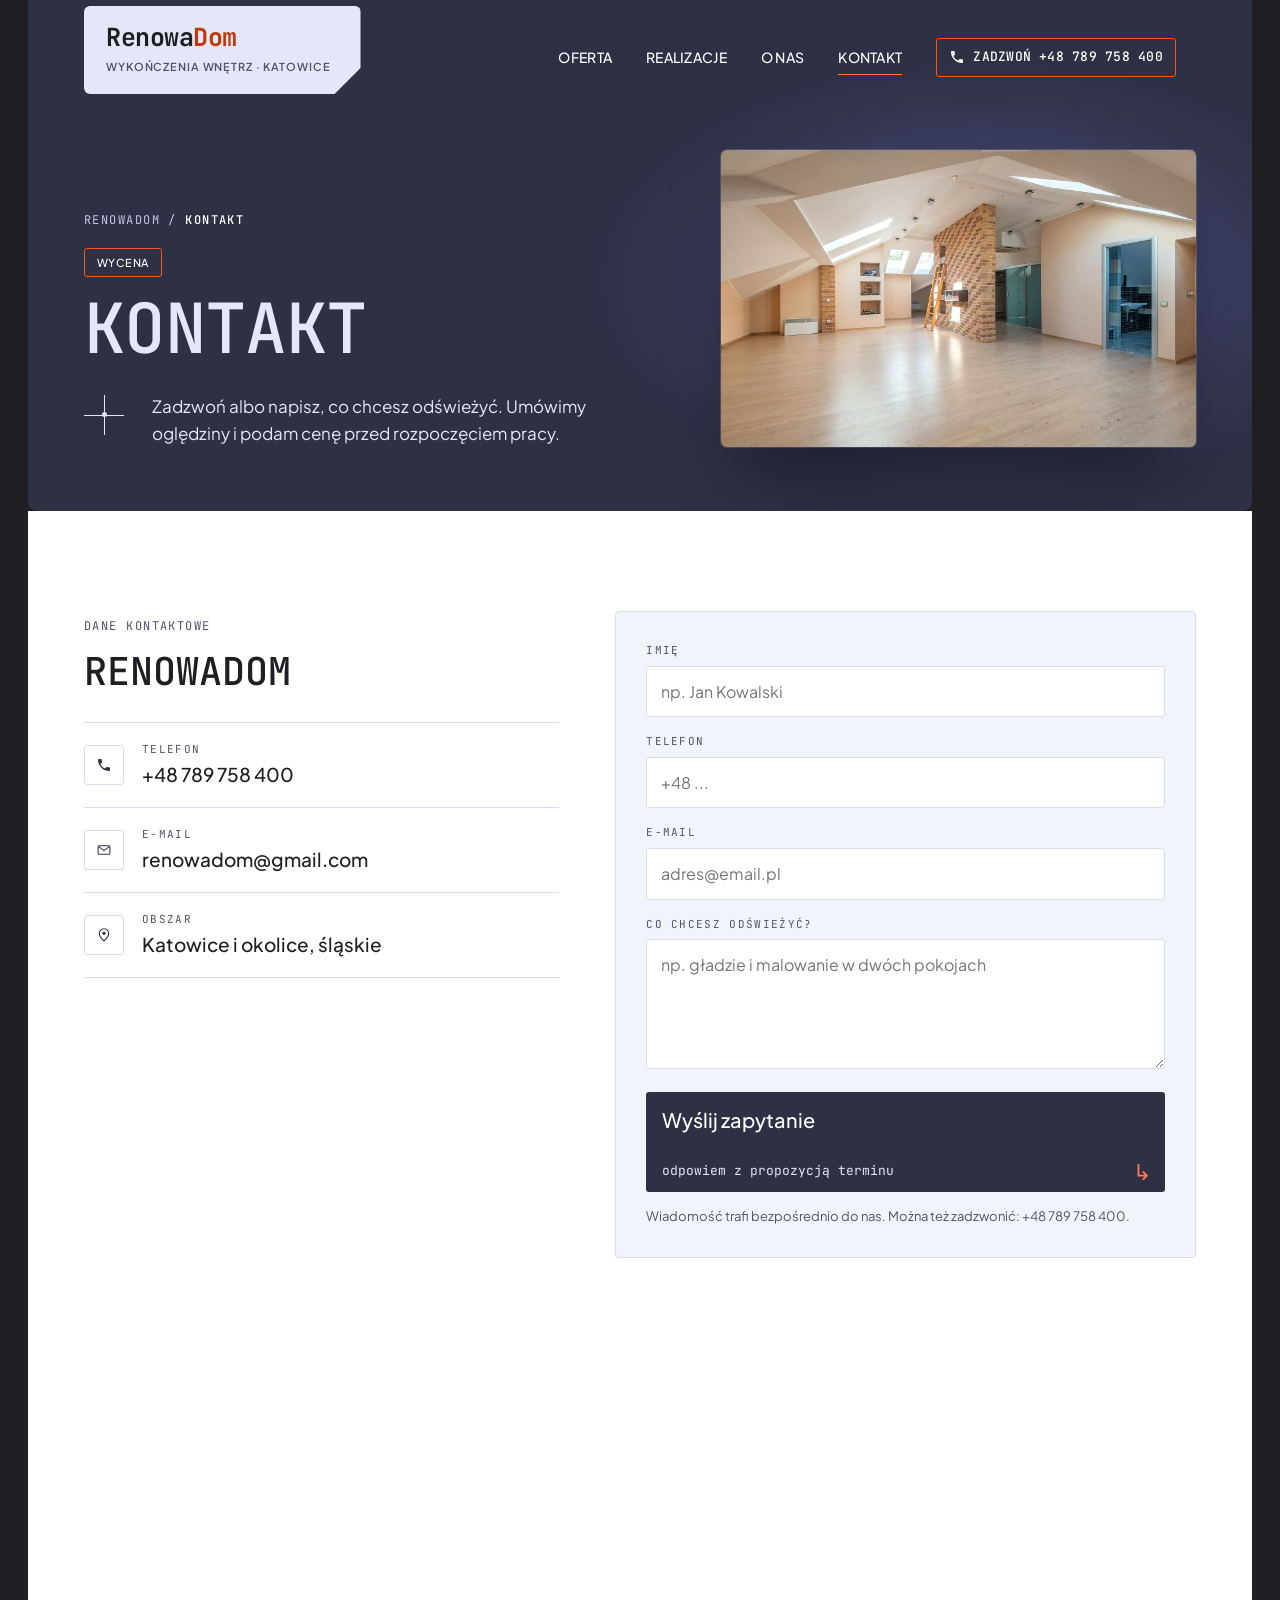
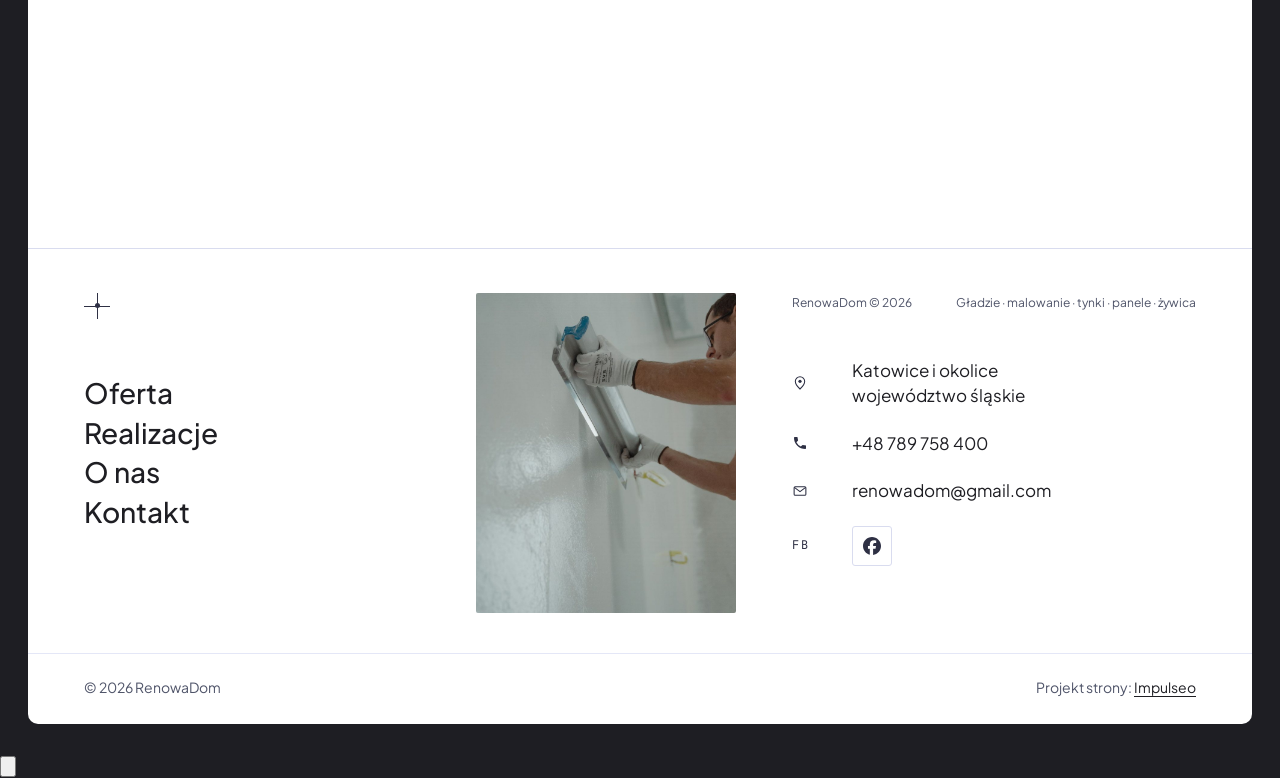
==== commit e123aa9b: "[claude-edit][cmt:9658985f-5751-4a05-9ab1-36361d55673e] Demo przebudowane 1:1 w stylu thermokonnect." ====
--- a/kontakt.html
+++ b/kontakt.html
@@ -19,43 +19,47 @@
 <meta name="twitter:card" content="summary_large_image">
 <link rel="preconnect" href="https://fonts.googleapis.com">
 <link rel="preconnect" href="https://fonts.gstatic.com" crossorigin>
-<link href="https://fonts.googleapis.com/css2?family=Space+Grotesk:wght@500;600;700&family=DM+Sans:opsz,wght@9..40,400;9..40,500;9..40,600&display=swap" rel="stylesheet">
-<link rel="stylesheet" href="assets/styles.css?v=8b665260">
+<link href="https://fonts.googleapis.com/css2?family=JetBrains+Mono:wght@400;500;700&family=Plus+Jakarta+Sans:wght@400;500;600;700&display=swap" rel="stylesheet">
+<link rel="stylesheet" href="assets/styles.css?v=20261113">
 </head>
 <body>
 
 <header class="nav">
-  <div class="wrap nav-inner">
-    <a class="brand" href="index.html"><span class="name">RenowaDom</span><span class="sub">Katowice</span></a>
-    <nav class="nav-links">
+  <div class="nav-inner">
+    <a class="brand" href="index.html" aria-label="RenowaDom - strona główna"><span class="name">Renowa<b>Dom</b></span><span class="sub">Wykończenia wnętrz · Katowice</span></a>
+    <nav class="nav-links" aria-label="Menu główne">
       <a href="oferta.html">Oferta</a>
       <a href="realizacje.html">Realizacje</a>
-      <a href="o-nas.html">O nas</a>
-      <a href="kontakt.html" class="active" aria-current="page">Kontakt</a>
-      <a href="tel:+48789758400" class="btn btn-accent">Zadzwoń +48 789 758 400</a>
+      <a href="o-nas.html">O&nbsp;nas</a>
+      <a href="kontakt.html" aria-current="page">Kontakt</a>
+      <a class="nav-call" href="tel:+48789758400"><svg class="ico-tel" width="16" height="16" viewBox="0 0 24 24" fill="none" aria-hidden="true"><path d="M6.6 10.8a15.5 15.5 0 0 0 6.6 6.6l2.2-2.2a1 1 0 0 1 1-.24 11.4 11.4 0 0 0 3.6.58 1 1 0 0 1 1 1V20a1 1 0 0 1-1 1A17 17 0 0 1 3 4a1 1 0 0 1 1-1h3.5a1 1 0 0 1 1 1c0 1.25.2 2.46.58 3.6a1 1 0 0 1-.25 1l-2.23 2.2Z" fill="currentColor"/></svg><span class="lab">Zadzwoń</span> +48 789 758 400</a>
     </nav>
     <button class="nav-toggle" aria-label="Menu"><span></span><span></span><span></span></button>
   </div>
 </header>
 
 <main>
-<section class="pagehead">
-  <img src="img/g8.jpg" alt="RenowaDom - Zapytaj o wycenę" width="1600" height="1068" decoding="async">
-  <div class="wrap">
-    <span class="eyebrow">Kontakt</span>
-    <h1>Zapytaj o wycenę</h1>
-    <p>Odpowiemy na pytania i przygotujemy wycenę.</p>
+<section class="tk-ph">
+  <div class="ph-grid">
+    <div>
+      <div class="crumbs">RenowaDom / <b>Kontakt</b></div>
+      <span class="chip">Wycena</span>
+      <h1 style="margin-top:18px">Kontakt</h1>
+      <div class="th-lead"><span class="cross" aria-hidden="true"><i></i></span><p>Zadzwoń albo napisz, co chcesz odświeżyć. Umówimy oględziny i&nbsp;podam cenę przed rozpoczęciem pracy.</p></div>
+    </div>
+    <figure class="ph-fig"><img src="img/g8.jpg" alt="Poddasze po wykończeniu" width="1600" height="1068" fetchpriority="high" decoding="async"></figure>
   </div>
 </section>
-<section>
-  <div class="wrap contact-grid">
+
+<section class="tk-contact">
+  <div class="contact-grid">
     <div class="reveal">
-      <span class="eyebrow">Dane kontaktowe</span>
-      <h2 style="margin:var(--space-4) 0 var(--space-6)">RenowaDom</h2>
+      <span class="kicker" style="color:var(--muted)">Dane kontaktowe</span>
+      <h2 class="ct-h">RenowaDom</h2>
       <div class="info-list">
         <div class="info-row"><div class="ic"><svg class="ico-tel" width="16" height="16" viewBox="0 0 24 24" fill="none" aria-hidden="true"><path d="M6.6 10.8a15.5 15.5 0 0 0 6.6 6.6l2.2-2.2a1 1 0 0 1 1-.24 11.4 11.4 0 0 0 3.6.58 1 1 0 0 1 1 1V20a1 1 0 0 1-1 1A17 17 0 0 1 3 4a1 1 0 0 1 1-1h3.5a1 1 0 0 1 1 1c0 1.25.2 2.46.58 3.6a1 1 0 0 1-.25 1l-2.23 2.2Z" fill="currentColor"/></svg></div><div><div class="lbl">Telefon</div><a class="val" href="tel:+48789758400">+48 789 758 400</a></div></div>
         <div class="info-row"><div class="ic"><svg class="ico-mail" width="16" height="16" viewBox="0 0 24 24" fill="none" aria-hidden="true"><rect x="3.2" y="5.5" width="17.6" height="13" rx="1.6" stroke="currentColor" stroke-width="1.6"/><path d="M4 7l8 6 8-6" stroke="currentColor" stroke-width="1.6" stroke-linecap="round" stroke-linejoin="round"/></svg></div><div><div class="lbl">E-mail</div><a class="val" href="mailto:renowadom@gmail.com">renowadom@gmail.com</a></div></div>
-        <div class="info-row"><div class="ic"><svg class="ico-pin" width="16" height="16" viewBox="0 0 24 24" fill="none" aria-hidden="true"><path d="M12 21s7-6.1 7-11.5A7 7 0 0 0 5 9.5C5 14.9 12 21 12 21Z" stroke="currentColor" stroke-width="1.6" fill="none"/><circle cx="12" cy="9.5" r="2.4" fill="currentColor"/></svg></div><div><div class="lbl">Adres</div><div class="val">Katowice, śląskie</div></div></div>
+        <div class="info-row"><div class="ic"><svg class="ico-pin" width="16" height="16" viewBox="0 0 24 24" fill="none" aria-hidden="true"><path d="M12 21s7-6.1 7-11.5A7 7 0 0 0 5 9.5C5 14.9 12 21 12 21Z" stroke="currentColor" stroke-width="1.6" fill="none"/><circle cx="12" cy="9.5" r="2.4" fill="currentColor"/></svg></div><div><div class="lbl">Obszar</div><div class="val">Katowice i&nbsp;okolice, śląskie</div></div></div>
       </div>
     </div>
     <div class="reveal">
@@ -63,56 +67,51 @@
         <input type="hidden" name="_subject" value="Zapytanie ze strony RenowaDom">
         <input type="hidden" name="_captcha" value="false">
         <input type="hidden" name="_template" value="table">
-        <div class="fld"><label for="name">Imię / firma</label><input id="name" name="name" type="text" placeholder="np. Jan Kowalski" required></div>
+        <div class="fld"><label for="name">Imię</label><input id="name" name="name" type="text" placeholder="np. Jan Kowalski" required></div>
+        <div class="fld"><label for="phone">Telefon</label><input id="phone" name="phone" type="tel" placeholder="+48 ..."></div>
         <div class="fld"><label for="email">E-mail</label><input id="email" name="email" type="email" placeholder="adres@email.pl" required></div>
-        <div class="fld"><label for="phone">Telefon</label><input id="phone" name="phone" type="tel" placeholder="+48 ..."></div>
-        <div class="fld"><label for="msg">Czego dotyczy zapytanie?</label><textarea id="msg" name="message" placeholder="Napisz krótko, w czym możemy pomóc" required></textarea></div>
-        <button type="submit" class="btn btn-accent" style="width:100%;justify-content:center">Wyślij zapytanie <span class="arr">→</span></button>
+        <div class="fld"><label for="msg">Co chcesz odświeżyć?</label><textarea id="msg" name="message" placeholder="np. gładzie i malowanie w dwóch pokojach" required></textarea></div>
+        <button type="submit" class="btn-dark"><span class="t">Wyślij zapytanie</span><span class="n">odpowiem z&nbsp;propozycją terminu</span><span class="arr-r" aria-hidden="true">↳</span></button>
         <p class="note">Wiadomość trafi bezpośrednio do nas. Można też zadzwonić: +48 789 758 400.</p>
       </form>
     </div>
   </div>
 </section>
-<section style="padding-top:0">
-  <div class="wrap reveal">
-    <iframe class="map" title="RenowaDom - Katowice" src="https://maps.google.com/maps?q=50.2467023%2C19.0044832&z=15&output=embed" loading="lazy" referrerpolicy="no-referrer-when-downgrade"></iframe>
-  </div>
+<section class="map-wrap">
+  <iframe class="map reveal" title="RenowaDom - Katowice" src="https://maps.google.com/maps?q=50.2467023%2C19.0044832&z=12&output=embed" referrerpolicy="no-referrer-when-downgrade"></iframe>
 </section>
 </main>
 
 <footer>
-  <div class="wrap">
-    <div class="foot-grid">
-      <div class="foot-brand">
-        <div class="name">RenowaDom</div>
-        <p>Gładzie, malowanie, tynki dekoracyjne, panele i posadzki z żywicy.</p>
-      </div>
-      <div class="foot-col">
-        <h4>Nawigacja</h4>
-        <a href="oferta.html">Oferta</a>
-        <a href="realizacje.html">Realizacje</a>
-        <a href="o-nas.html">O nas</a>
-        <a href="kontakt.html">Kontakt</a>
-      </div>
-      <div class="foot-col">
-        <h4>Kontakt</h4>
-        <a href="tel:+48789758400">+48 789 758 400</a>
-        <a href="mailto:renowadom@gmail.com">renowadom@gmail.com</a>
-        <p>Katowice, śląskie</p>
-      <div class="foot-soc">
-        <a class="soc" href="https://www.facebook.com/p/RenowaDom-61563650875836/" target="_blank" rel="noopener" aria-label="Facebook - RenowaDom"><svg viewBox="0 0 24 24" aria-hidden="true" focusable="false"><path d="M9.101 23.691v-7.98H6.627v-3.667h2.474v-1.58c0-4.085 1.848-5.978 5.858-5.978.401 0 .955.042 1.468.103a8.68 8.68 0 0 1 1.141.195v3.325a8.623 8.623 0 0 0-.653-.036 26.805 26.805 0 0 0-.733-.009c-.707 0-1.259.096-1.675.309a1.686 1.686 0 0 0-.679.622c-.258.42-.374.995-.374 1.752v1.297h3.919l-.386 2.103-.287 1.564h-3.246v8.245C19.396 23.238 24 18.179 24 12.044c0-6.627-5.373-12-12-12s-12 5.373-12 12c0 5.628 3.874 10.35 9.101 11.647Z" fill="currentColor"/></svg></a>
-      </div>
-      </div>
+  <div class="foot-top">
+    <div class="foot-nav">
+      <span class="cross" aria-hidden="true"><i></i></span>
+      <ul>
+        <li><a href="oferta.html">Oferta</a></li>
+        <li><a href="realizacje.html">Realizacje</a></li>
+        <li><a href="o-nas.html">O&nbsp;nas</a></li>
+        <li><a href="kontakt.html">Kontakt</a></li>
+      </ul>
     </div>
-    <div class="foot-bot">
-      <span>© 2026 RenowaDom</span>
-      <span>Projekt strony: <a class="foot-credit" href="https://impulseo.pl" target="_blank" rel="noopener">Impulseo</a></span>
+    <figure class="foot-fig"><img src="img/g15.jpg" alt="Nakładanie gładzi pacą na ścianę" width="1600" height="1066" decoding="async"></figure>
+    <div class="foot-info">
+      <div class="top"><span>RenowaDom © 2026</span><span>Gładzie · malowanie · tynki · panele · żywica</span></div>
+      <dl>
+        <dt><svg class="ico-pin" width="16" height="16" viewBox="0 0 24 24" fill="none" aria-hidden="true"><path d="M12 21s7-6.1 7-11.5A7 7 0 0 0 5 9.5C5 14.9 12 21 12 21Z" stroke="currentColor" stroke-width="1.6" fill="none"/><circle cx="12" cy="9.5" r="2.4" fill="currentColor"/></svg></dt><dd>Katowice i&nbsp;okolice<br>województwo śląskie</dd>
+        <dt><svg class="ico-tel" width="16" height="16" viewBox="0 0 24 24" fill="none" aria-hidden="true"><path d="M6.6 10.8a15.5 15.5 0 0 0 6.6 6.6l2.2-2.2a1 1 0 0 1 1-.24 11.4 11.4 0 0 0 3.6.58 1 1 0 0 1 1 1V20a1 1 0 0 1-1 1A17 17 0 0 1 3 4a1 1 0 0 1 1-1h3.5a1 1 0 0 1 1 1c0 1.25.2 2.46.58 3.6a1 1 0 0 1-.25 1l-2.23 2.2Z" fill="currentColor"/></svg></dt><dd><a href="tel:+48789758400">+48 789 758 400</a></dd>
+        <dt><svg class="ico-mail" width="16" height="16" viewBox="0 0 24 24" fill="none" aria-hidden="true"><rect x="3.2" y="5.5" width="17.6" height="13" rx="1.6" stroke="currentColor" stroke-width="1.6"/><path d="M4 7l8 6 8-6" stroke="currentColor" stroke-width="1.6" stroke-linecap="round" stroke-linejoin="round"/></svg></dt><dd><a href="mailto:renowadom@gmail.com">renowadom@gmail.com</a></dd>
+        <dt><span class="mono">FB</span></dt><dd><div class="foot-soc"><a class="soc" href="https://www.facebook.com/p/RenowaDom-61563650875836/" target="_blank" rel="noopener" aria-label="Facebook - RenowaDom"><svg viewBox="0 0 24 24" aria-hidden="true" focusable="false"><path d="M9.101 23.691v-7.98H6.627v-3.667h2.474v-1.58c0-4.085 1.848-5.978 5.858-5.978.401 0 .955.042 1.468.103a8.68 8.68 0 0 1 1.141.195v3.325a8.623 8.623 0 0 0-.653-.036 26.805 26.805 0 0 0-.733-.009c-.707 0-1.259.096-1.675.309a1.686 1.686 0 0 0-.679.622c-.258.42-.374.995-.374 1.752v1.297h3.919l-.386 2.103-.287 1.564h-3.246v8.245C19.396 23.238 24 18.179 24 12.044c0-6.627-5.373-12-12-12s-12 5.373-12 12c0 5.628 3.874 10.35 9.101 11.647Z" fill="currentColor"/></svg></a></div></dd>
+      </dl>
     </div>
   </div>
+  <div class="foot-bot">
+    <span>© 2026 RenowaDom</span>
+    <span>Projekt strony: <a class="foot-credit" href="https://impulseo.pl" target="_blank" rel="noopener">Impulseo</a></span>
+  </div>
 </footer>
-<div class="sticky-call"><a class="sc-call" href="tel:+48789758400"><svg class="ico-tel" width="16" height="16" viewBox="0 0 24 24" fill="none" aria-hidden="true"><path d="M6.6 10.8a15.5 15.5 0 0 0 6.6 6.6l2.2-2.2a1 1 0 0 1 1-.24 11.4 11.4 0 0 0 3.6.58 1 1 0 0 1 1 1V20a1 1 0 0 1-1 1A17 17 0 0 1 3 4a1 1 0 0 1 1-1h3.5a1 1 0 0 1 1 1c0 1.25.2 2.46.58 3.6a1 1 0 0 1-.25 1l-2.23 2.2Z" fill="currentColor"/></svg> Zadzwoń</a><a class="sc-quote" href="kontakt.html">Zadzwoń po wycenę</a></div>
+<div class="sticky-call"><a class="sc-call" href="tel:+48789758400"><svg class="ico-tel" width="16" height="16" viewBox="0 0 24 24" fill="none" aria-hidden="true"><path d="M6.6 10.8a15.5 15.5 0 0 0 6.6 6.6l2.2-2.2a1 1 0 0 1 1-.24 11.4 11.4 0 0 0 3.6.58 1 1 0 0 1 1 1V20a1 1 0 0 1-1 1A17 17 0 0 1 3 4a1 1 0 0 1 1-1h3.5a1 1 0 0 1 1 1c0 1.25.2 2.46.58 3.6a1 1 0 0 1-.25 1l-2.23 2.2Z" fill="currentColor"/></svg> Zadzwoń</a><a class="sc-quote" href="kontakt.html">Zapytaj o&nbsp;wycenę</a></div>
 <div class="demo-wazne" data-do="2026-11-18" data-cykl="3" hidden><svg class="dw-ico" width="13" height="13" viewBox="0 0 24 24" fill="none" aria-hidden="true"><circle cx="12" cy="12" r="8.6" stroke="currentColor" stroke-width="1.8"/><path d="M12 7.2V12l3.3 2" stroke="currentColor" stroke-width="1.8" stroke-linecap="round"/></svg><span class="dw-txt"></span></div>
 
-<script src="assets/main.js"></script>
+<script src="assets/main.js?v=20261113"></script>
 </body>
 </html>
--- a/assets/styles.css
+++ b/assets/styles.css
@@ -1,1311 +1,490 @@
 /* ============================================================
-   STOLBASZ — premium, architektoniczny B2B fit-out
-   Jasna paleta, zero brązu. System wg premium-web-craft.
-   Projekt strony: Impulseo (impulseo.pl)
+   RenowaDom - motyw „technical navy" (wzór układu: thermokonnect.com, prośba Szymona 13.11.2026)
+   Granatowa rama na czarnym tle, nagłówki monospace wersalikami, czerwone strzałki,
+   lawendowe poświaty pod zdjęciami, ciemne karty akcji, sekcje usług jak karty produktów.
    ============================================================ */
-
 :root{
-  /* PALETA — jasna, architektoniczna, chłodna */
-  --paper:#F4F6F8;          /* główne tło */
-  --paper-2:#E7EBEF;        /* sekcje alternatywne (chłodny jasny szary) */
-  --paper-3:#E7EBEF;        /* delikatne wypełnienia */
-  --ink:#15212E;            /* tekst główny — chłodny grafit */
-  --ink-soft:#243443;       /* nagłówki drugorzędne */
-  --muted:#6B7785;          /* tekst poboczny */
-  --line:rgba(21,33,46,.12);/* hairline */
-  --accent:#E8A317;         /* stonowany petrol-slate — jedyny akcent */
-  --accent-d:#C9870C;
-  --accent-soft:rgba(232,163,23,.10);
-  --dark:#15212E;           /* sekcje ciemne (stopka/CTA) */
-
-  /* HOVER ZDJĘĆ — JEDEN standard dla całego silnika (decyzja K. 04.08.2026, artefakt z wariantami).
-     AKTUALNE (K.+Szymon 09.08.2026, wybór z artefaktu 6 wariantów): zoom 1.05 przy 1.4s -
-     przy tak długim czasie mocniejszy kadr NIE skacze, tylko „oddycha". Poprzedni standard
-     (1.02 / .55s z 04.08) odbierany jako dynamiczny i szybki.
-     Spoczynek lekko przygaszony, ale TYLKO tam, gdzie jest mysz (@media hover:hover) —
-     na telefonie zdjęcia zostają w pełnej jasności. */
-  --img-zoom:1.05;                   /* K.+Szymon 09.08: wariant F z artefaktu porównawczego */
-  --img-rest:brightness(.95) saturate(.99);
-  --img-hot:brightness(1.06) saturate(1.05);
-  --img-dur:1.4s;                    /* K.+Szymon 09.08 (wariant F): powoli = elegancko */
-  --img-ease:cubic-bezier(.16,.84,.44,1);  /* miękki ogon, efekt „oddychania" */
-
-  /* ODSTĘPY — skala 4/8 */
-  --space-1:4px; --space-2:8px; --space-3:12px; --space-4:16px; --space-5:24px;
-  --space-6:32px; --space-7:48px; --space-8:64px; --space-9:96px; --space-10:128px;
-
-  /* TYPOGRAFIA — fluid clamp() (skala podbita 16.07.2026: większe, czytelniejsze litery — uwaga Adama) */
-  --text-sm:clamp(.9rem,.87rem + .12vw,1rem);
-  --text-base:clamp(1.08rem,1.04rem + .18vw,1.2rem);
-  --text-lg:clamp(1.24rem,1.15rem + .34vw,1.44rem);
-  --text-h3:clamp(1.34rem,1.22rem + .55vw,1.66rem);
-  --text-h2:clamp(2.1rem,1.66rem + 2.1vw,3.1rem);
-  --text-h1:clamp(2.9rem,2.1rem + 4vw,5.1rem);
-
-  /* PROMIENIE — architektoniczne, raczej ostre */
-  --r-sm:3px; --r-md:6px; --r-lg:10px;
-
-  /* RUCH */
-  --ease:cubic-bezier(.25,.46,.45,.94); --dur:.24s;
-
-  /* CIENIE — miękkie, warstwowe */
-  --sh-sm:0 1px 2px rgba(16,24,32,.04), 0 2px 8px rgba(16,24,32,.05);
-  --sh-md:0 2px 6px rgba(16,24,32,.05), 0 12px 28px -8px rgba(16,24,32,.12);
-  --sh-lg:0 6px 14px rgba(16,24,32,.07), 0 26px 56px -18px rgba(16,24,32,.22);
-
-  --hairline:1px solid var(--line);
-
-  --font-display:'Space Grotesk','Inter',sans-serif;
-  --font-body:'DM Sans','Inter',sans-serif;
-}
-
-*{box-sizing:border-box;margin:0;padding:0}
-html{scroll-behavior:smooth}
-body{
-  font-family:var(--font-body);
-  font-size:var(--text-base);
-  line-height:1.65;
-  color:var(--ink);
-  background:var(--paper);
-  -webkit-font-smoothing:antialiased;
-  text-rendering:optimizeLegibility;
-}
-img{max-width:100%;height:auto;display:block}  /* height:auto = width/height z atrybutów trzyma proporcje (TOP#12) */
+  --navy:#2e3044;
+  --navy-d:#25273a;
+  --ink:#1e1e23;
+  --black:#0c0c10;
+  --lav:#e4e7f7;
+  --lav-l:#f2f4fc;
+  --purple:#737cde;
+  --red:#f45524;
+  --red-l:#ff7a50;          /* czerwień na ciemnym tle */
+  --red-t:#c2380c;          /* czerwień jako tekst na jasnym tle (kontrast > 4.5) */
+  --white:#fff;
+  --muted:#4f5469;
+  --muted-l:#c3c7dc;
+  --line:#d9dcef;
+  --accent:#f45524;
+  --paper:#fff;
+  --frame:28px;
+  --pad:56px;
+  --nav-h:96px;
+  --mono:"JetBrains Mono",ui-monospace,SFMono-Regular,Menlo,monospace;
+  --sans:"Plus Jakarta Sans",system-ui,-apple-system,"Segoe UI",Roboto,sans-serif;
+  --ease:cubic-bezier(.22,.31,0,1);
+  --dur:.35s;
+  --img-zoom:1.05;
+  --img-dur:1.4s;
+  --img-ease:cubic-bezier(.16,.84,.44,1);
+  --img-hot:saturate(1.06) contrast(1.03);
+}
+*,*::before,*::after{box-sizing:border-box}
+html{scroll-behavior:smooth;-webkit-text-size-adjust:100%}
+body{margin:0;background:var(--ink);color:var(--navy);font-family:var(--sans);font-size:16px;line-height:1.6;
+  -webkit-font-smoothing:antialiased;text-rendering:optimizeLegibility}
+img{max-width:100%;display:block}
 a{color:inherit;text-decoration:none}
-
-.wrap{width:min(92%,1180px);margin-inline:auto}
-section{padding-block:clamp(52px,6.5vw,96px)}
-
-h1,h2,h3{font-family:var(--font-display);font-weight:700;line-height:1.08;letter-spacing:-.02em;color:var(--ink)}
-h1{font-size:var(--text-h1);letter-spacing:-.035em}
-h2{font-size:var(--text-h2);letter-spacing:-.025em}
-h3{font-size:var(--text-h3)}
-/* MIARA — długość wiersza. WCAG 2.2 SC 1.4.8: max 80 znaków; Butterick: 45–90.
-   68ch daje realnie 72–78 znaków polskiego tekstu, czyli z zapasem pod granicą.
-   Wcześniej limit miał TYLKO <p> — <li>, <blockquote> i <dd> nie miały żadnego,
-   i to jedyny powód, dla którego 23 bloki na dwóch oddanych stronach jadą po
-   83–106 znaków w wierszu (pomiar 07.08.2026, bramka `miara`).
-   ⚠️ Listy i definicje ograniczamy TYLKO bez klasy: `ul`/`ol` z klasą to u nas
-   układ (siatki kafli, menu), a nie tekst ciągły — tam miarę wyznacza układ. */
-/* 60ch, nie 68ch (K. 10.08): po zmianie fontów na węższe kroje (DM Sans i spółka)
-   w 68ch mieściło się ~90 znaków - bramka pikselowa słusznie zgłaszała przekroczenie
-   granicy 80. Pomiar na żywej przeglądarce: 60ch = 90 znaków, 53ch = ~78 znaków, czyli normę WCAG 1.4.8. */
-:root{ --miara:53ch }
-p{max-width:min(100%,var(--miara))}
-blockquote,
-ul:not([class])>li, ol:not([class])>li,
-dl:not([class])>dd{max-width:min(100%,var(--miara))}
-
-/* ⚠️ Świadomie BEZ wyjątku `.tile p,.card p,.svc p{max-width:none}`, choć nasuwa się sam:
-   te akapity BYŁY już ograniczone (stare `p{max-width:65ch}`), więc „wyjątek" nie odblokowałby
-   niczego nowego — tylko ROZLUŹNIŁ stan sprzed zmiany na wszystkich demach naraz.
-   `figcaption` żadna z reguł wyżej nie dotyczy, więc też nie potrzebuje zwolnienia. */
-
-/* ŁAMANIE. `balance` wyrównuje długości wierszy w nagłówku, `pretty` pilnuje ostatniego
-   wiersza akapitu, żeby nie został w nim jeden wyraz. Obsługiwane od Chrome 117 /
-   Safari 17.5; starsze przeglądarki po prostu ignorują tę własność.
-   `text-wrap:pretty` nie występowało dotąd ANI RAZ w silniku ani w repo klientów. */
-h1,h2,h3,.lead,.lede{text-wrap:balance}
-p,li,blockquote,dd{text-wrap:pretty}
-
-.eyebrow{
-  font-family:var(--font-body);
-  font-size:var(--text-sm);
-  font-weight:600;
-  letter-spacing:.18em;
-  text-transform:uppercase;
-  color:var(--accent);
-  display:inline-flex;align-items:center;gap:var(--space-3);
-}
-/* flex:none + margin-top = kreska trzyma się PIERWSZEJ linii. Wcześniej align-items:center
-   centrowało ją względem całego bloku i przy zawinięciu (długi kicker typu
-   „…WNĘTRZ · LESZNO · OD 2019") druga linia lądowała z brzydkim wcięciem. */
-.eyebrow{align-items:flex-start}
-.eyebrow>*,.eyebrow{text-wrap:balance}   /* dlugi kicker lamal sie na sierote typu samo „2019" w drugiej linii */
-.eyebrow::before{content:"";width:28px;height:1px;background:var(--accent);display:inline-block;flex:none;margin-top:.62em}
-
-.muted{color:var(--muted)}
-.lead{font-size:var(--text-lg);line-height:1.55;color:var(--ink-soft);max-width:50ch}
-
-/* ---------- BUTTONS ---------- */
-.btn{
-  display:inline-flex;align-items:center;gap:var(--space-2);
-  font-weight:600;font-size:var(--text-sm);letter-spacing:.02em;
-  padding:var(--space-4) var(--space-6);
-  border-radius:var(--r-sm);
-  transition:transform var(--dur) var(--ease),box-shadow var(--dur) var(--ease),background var(--dur) var(--ease);
-  cursor:pointer;border:1px solid transparent;
-}
-.btn-accent{background:var(--accent);color:#fff;box-shadow:var(--sh-sm)}
-.btn-accent:hover{background:var(--accent-d);transform:translateY(-2px);box-shadow:var(--sh-md)}
-.btn-accent:active{transform:translateY(0);box-shadow:var(--sh-sm)}
-.btn-ghost{background:transparent;color:var(--ink);border-color:var(--line)}
-.btn-ghost:hover{border-color:var(--accent);color:var(--accent);transform:translateY(-2px)}
-.btn-light{background:#fff;color:var(--ink);box-shadow:var(--sh-sm)}
-.btn-light:hover{transform:translateY(-2px);box-shadow:var(--sh-md)}
-.btn .arr{transition:transform var(--dur) var(--ease)}
-.btn:hover .arr{transform:translateX(4px)}
+h1,h2,h3,h4{margin:0;font-weight:600;text-wrap:balance}
+p{margin:0;text-wrap:pretty}
+main,footer{margin-inline:var(--frame)}
+:focus-visible{outline:2px solid var(--red);outline-offset:3px}
+
+/* ---------- znaki techniczne (interfejs, nie ikony usług) ---------- */
+.cross{position:relative;display:inline-block;width:40px;height:40px;flex:none}
+.cross::before,.cross::after{content:"";position:absolute;background:currentColor}
+.cross::before{left:0;right:0;top:50%;height:1px}
+.cross::after{top:0;bottom:0;left:50%;width:1px}
+.cross i{position:absolute;left:50%;top:50%;width:5px;height:5px;margin:-2.5px 0 0 -2.5px;border-radius:50%;background:currentColor}
+.arr-r{color:var(--red-l);font-family:var(--mono);font-size:22px;line-height:1}
+.chip{display:inline-flex;align-items:center;font-family:var(--sans);font-size:11px;font-weight:500;letter-spacing:.04em;
+  text-transform:uppercase;padding:4px 8px;border:1px solid var(--red);border-radius:3px;color:inherit;white-space:nowrap}
+.kicker{font-family:var(--mono);font-size:12px;letter-spacing:.12em;text-transform:uppercase}
 
 /* ---------- NAV ---------- */
-.nav{
-  position:sticky;top:0;z-index:50;
-  background:color-mix(in srgb,var(--paper) 88%,transparent);
-  backdrop-filter:saturate(140%) blur(10px);
-  border-bottom:var(--hairline);
-}
-.nav-inner{display:flex;align-items:center;justify-content:space-between;gap:var(--space-5);height:72px}
-/* ANTY-NACHODZENIE (K. 05.08.2026): długa nazwa firmy + przycisk z pełnym numerem nie mieściły się w pasku
-   i flex ściskał linki PONIŻEJ ich treści - "Kontakt" wchodził na ramkę "Zadzwoń +48 ...". Teraz ustępuje
-   nazwa marki (skrót wielokropkiem), a menu i przycisk nigdy się nie kurczą ani nie zachodzą na siebie. */
-.brand{display:flex;flex-direction:column;line-height:1;min-width:0;flex:0 1 auto}
-.brand .name{font-family:var(--font-display);font-weight:800;font-size:1.35rem;letter-spacing:.04em;white-space:nowrap;overflow:hidden;text-overflow:ellipsis}
-.brand .sub{font-size:.62rem;letter-spacing:.34em;text-transform:uppercase;color:var(--muted);margin-top:5px;white-space:nowrap;overflow:hidden;text-overflow:ellipsis}
-.nav-links{display:flex;align-items:center;gap:var(--space-6);flex:0 0 auto}
-.nav-links a{font-size:var(--text-sm);font-weight:500;color:var(--ink-soft);position:relative;padding-block:4px;white-space:nowrap;transition:color var(--dur) var(--ease)}
-.nav-links a::after{content:"";position:absolute;left:0;bottom:0;width:0;height:1.5px;background:var(--accent);transition:width var(--dur) var(--ease)}
-.nav-links a:hover,.nav-links a.active{color:var(--ink)}
-.nav-links a:hover::after,.nav-links a.active::after{width:100%}
-.nav-links .btn{padding:var(--space-2) var(--space-5)}
-/* przyciski w nav: właściwy kolor (przebij .nav-links a) + bez podkreślenia */
-.nav-links a.btn-accent{color:#fff}
-.nav-links a.btn-ghost,.nav-links a.btn-light{color:var(--ink)}
-/* CTA w pasku: NIE podkreślenie spod linków menu, ale ten sam przelatujący błysk,
-   co na wszystkich innych przyciskach (zgłoszenie K. 13.08.2026 - „na hero jest efekt
-   światła przechodzącego przez przycisk, na navbarze go nie ma, a mają być identyczne").
-   Reguła `.nav-links a::after` jest silniejsza od `.btn::after`, więc trzeba jej
-   geometrię wyzerować i wpisać połysk z nazwy - samo `display:none` gasiło efekt. */
-.nav-links a.btn::after{
-  display:block;content:"";position:absolute;inset:0;z-index:-1;pointer-events:none;
-  width:auto;height:auto;border-radius:inherit;   /* kasuje geometrię podkreślenia (width:0;height:1.5px) */
-  background:linear-gradient(100deg,transparent 32%,rgba(255,255,255,.20) 50%,transparent 68%);
-  translate:-120% 0}
-@media (prefers-reduced-motion:no-preference){
-  .nav-links a.btn:hover::after{translate:120% 0;transition:translate .75s var(--mt-ease,cubic-bezier(.16,.84,.44,1))}
-}
-.nav-toggle{display:none;background:none;border:none;cursor:pointer;flex-direction:column;gap:5px;padding:8px}
-.nav-toggle span{width:24px;height:2px;background:var(--ink);transition:var(--dur)}
-/* Ciasny zakres MIĘDZY menu mobilnym a pełnym pulpitem: zbijamy odstępy i nazwę marki,
-   żeby wszystko zmieściło się naturalnie, zanim w ogóle dojdzie do skracania wielokropkiem. */
-@media(max-width:1280px) and (min-width:921px){
-  .nav-links{gap:var(--space-4)}
-  .nav-links .btn{padding:var(--space-2) var(--space-4)}
-  .brand .name{font-size:1.15rem}
-}
-
-/* ---------- HERO (split) ---------- */
-.hero{position:relative;overflow:hidden;border-bottom:var(--hairline)}
-.hero-grid{display:grid;grid-template-columns:1.05fr .95fr;gap:clamp(24px,4vw,60px);align-items:center;
-  padding-block:clamp(36px,4.5vw,64px)}
-.hero-copy .eyebrow{margin-bottom:var(--space-5)}
-.hero-copy h1{margin-bottom:var(--space-5)}
-.hero-copy .lead{margin-bottom:var(--space-7)}
-.hero-actions{display:flex;flex-wrap:wrap;gap:var(--space-4)}
-.hero-art{position:relative;aspect-ratio:4/3;border-radius:var(--r-lg);overflow:hidden;box-shadow:var(--sh-lg)}
-.hero-art img{width:100%;height:100%;object-fit:cover}
-.hero-art::after{content:"";position:absolute;inset:0;background:linear-gradient(180deg,transparent 55%,rgba(18,24,28,.28))}
-.hero-badge{position:absolute;left:var(--space-5);bottom:var(--space-5);z-index:2;
-  background:rgba(252,252,251,.94);backdrop-filter:blur(4px);
-  border-radius:var(--r-md);padding:var(--space-4) var(--space-5);box-shadow:var(--sh-md);max-width:78%}
-.hero-badge strong{display:block;font-family:var(--font-display);font-size:1rem;letter-spacing:-.01em}
-.hero-badge span{font-size:var(--text-sm);color:var(--muted)}
-
-/* ---------- HERO duży / kinowy (strona główna) ---------- */
-.hero-cine{position:relative;min-height:clamp(560px,82vh,840px);min-height:clamp(560px,82svh,840px);display:flex;align-items:center;overflow:hidden;border-bottom:var(--hairline)}
-.hero-cine>img{position:absolute;inset:0;width:100%;height:100%;object-fit:cover;z-index:0}
-.hero-cine::after{content:"";position:absolute;inset:0;z-index:1;
-  background:linear-gradient(95deg,rgba(13,18,23,.86) 0%,rgba(13,18,23,.64) 32%,rgba(13,18,23,.24) 62%,rgba(13,18,23,.04) 100%)}
-.hero-cine .wrap{position:relative;z-index:2;padding-block:var(--space-8)}
-.hero-cine .hero-copy{max-width:660px}
-.hero-cine .eyebrow{color:#fff;margin-bottom:var(--space-5)}
-.hero-cine .eyebrow::before{background:#fff}
-.hero-cine h1{color:#fff;margin-bottom:var(--space-5);font-size:clamp(2.9rem,2rem + 4.4vw,5.2rem);text-wrap:balance}
-.hero-cine .lead{color:rgba(255,255,255,.92);max-width:48ch;margin-bottom:var(--space-7)}
-.hero-cine .hero-actions{display:flex;flex-wrap:wrap;gap:var(--space-4)}
-/* NISKIE OKNO (laptop z dokiem i paskami przeglądarki ma ~700-780 px wysokości widoku):
-   H1 do 5.2rem + długi lead nie mieściły się i przyciski wypadały POD krawędź ekranu -
-   klient widział stronę bez ani jednego CTA. Skalujemy w dół, zamiast przycinać treść. */
-@media(min-width:821px) and (max-height:820px){
-  .hero-cine{min-height:clamp(520px,94svh,780px)}
-  .hero-cine .wrap{padding-block:var(--space-6)}
-  .hero-cine h1{font-size:clamp(2.2rem,1.5rem + 2.6vw,3.6rem);margin-bottom:var(--space-4)}
-  .hero-cine .eyebrow{margin-bottom:var(--space-4)}
-  .hero-cine .lead{margin-bottom:var(--space-5);max-width:44ch}
-}
-@media(max-width:680px){
-  .hero-cine{min-height:clamp(520px,76vh,640px);min-height:clamp(520px,76svh,640px);align-items:flex-end}
-  .hero-cine::after{background:linear-gradient(0deg,rgba(13,18,23,.9) 6%,rgba(13,18,23,.45) 55%,rgba(13,18,23,.25) 100%)}
-  .hero-cine .wrap{padding-bottom:var(--space-9)}
-  /* TELEFON (~90% oglądających): lead potrafił zająć 8 linii i zepchnąć CTA poza pierwszy ekran.
-     Zwężamy interlinię i skalę - treści nie ucinamy, bo to ona sprzedaje. */
-  .hero-cine .lead{font-size:.98rem;line-height:1.5;margin-bottom:var(--space-5)}
-  .hero-cine .eyebrow{font-size:.72rem;letter-spacing:.13em;margin-bottom:var(--space-4)}
-  .hero-cine .eyebrow::before{width:20px}
-  .hero-cine h1{margin-bottom:var(--space-4)}
-}
-
-/* full-bleed hero variant (podstrony) */
-.pagehead{position:relative;min-height:46vh;min-height:46svh;display:flex;align-items:flex-end;overflow:hidden;border-bottom:var(--hairline)}
-.pagehead img{position:absolute;inset:0;width:100%;height:100%;object-fit:cover}
-/* 10.08.2026 (decyzja K.): mocniejsze przyciemnienie + cień pod tekstem. Bramka mierzyła na
-   nagłówkach podstron 3,38-3,43:1 przy wymaganych 4,5 — jasne zdjęcie (hala, śnieg, niebo)
-   podchodziło pod biały tekst. Zdjęcia klientów są różne, więc kontrast musi dawać WARSTWA,
-   a nie szczęśliwy dobór kadru. */
-.pagehead::after{content:"";position:absolute;inset:0;background:linear-gradient(180deg,rgba(18,24,28,.40),rgba(18,24,28,.76))}
-.pagehead .wrap{position:relative;z-index:2;padding-block:var(--space-9);color:#fff}
-.pagehead h1{color:#fff;max-width:18ch;text-shadow:0 2px 16px rgba(0,0,0,.55)}
-.pagehead .eyebrow{color:#fff}
-.pagehead .eyebrow::before{background:#fff}
-.pagehead p{color:rgba(255,255,255,.92);margin-top:var(--space-4);max-width:54ch;text-shadow:0 1px 12px rgba(0,0,0,.5)}
-
-/* ---------- STRIP (pasek skrótów / liczby) ---------- */
-.strip{background:var(--dark);color:#fff}
-/* PASEK HASEŁ — standard 04.08.2026 (decyzja K.): 5 haseł w JEDNYM rzędzie, tekst WYŚRODKOWANY,
-   węższe marginesy boczne niż reszta strony (pasek ma iść szerzej), równe wysokości kolumn. */
-.strip .wrap{width:min(96%,1440px);display:grid;grid-template-columns:repeat(5,1fr);
-  gap:var(--space-5);padding-block:var(--space-7);align-items:stretch}
-.strip .item .k{font-family:var(--font-display);font-size:clamp(1.05rem,.82rem + .85vw,1.55rem);
-  font-weight:800;letter-spacing:-.02em;color:#fff;line-height:1.18;text-wrap:balance}
-.strip .item .v{font-size:var(--text-sm);color:rgba(255,255,255,.66);margin-top:var(--space-2);line-height:1.4}
-.strip .item{border-left:2px solid var(--accent);padding-inline:var(--space-4);
-  text-align:center;display:flex;flex-direction:column;justify-content:center}
-/* liczba kolumn = liczba haseł, żeby ostatnie nie zostawało samo w drugim rzędzie.
-   Klasę n-N nadaje multipage.py; domyślnie (bez klasy) pasek jest 5-kolumnowy. */
-.strip.n-2 .wrap{grid-template-columns:repeat(2,1fr)}
-.strip.n-3 .wrap{grid-template-columns:repeat(3,1fr)}
-.strip.n-4 .wrap{grid-template-columns:repeat(4,1fr);gap:var(--space-6)}
-.strip.n-4 .item .k{font-size:clamp(1.3rem,1rem + 1.1vw,2rem)}
-.strip.n-6 .wrap{grid-template-columns:repeat(6,1fr);gap:var(--space-4)}
-.strip.n-6 .item .k{font-size:clamp(.98rem,.8rem + .7vw,1.35rem)}
-/* równe łamanie: zamiast "długa linia + jedno słowo" obie linie zbliżonej długości */
-.strip .item .k{text-wrap:balance}
-
-/* ---------- SECTION HEAD ---------- */
-.head{max-width:48rem;margin-bottom:var(--space-8)}
-.head.center{margin-inline:auto;text-align:center}
-.head .eyebrow{margin-bottom:var(--space-4)}
-.head h2{margin-bottom:var(--space-4)}
-.head p{color:var(--muted);font-size:var(--text-lg);line-height:1.55}
-.head.center p{margin-inline:auto}
-
-/* ---------- INTRO SPLIT ---------- */
-.split{display:grid;grid-template-columns:.92fr 1.08fr;gap:clamp(28px,5vw,80px);align-items:center}
-.split.rev{grid-template-columns:1.08fr .92fr}
-.split.rev .split-art{order:-1}
-.split-art{position:relative;aspect-ratio:5/4;border-radius:var(--r-lg);overflow:hidden;box-shadow:var(--sh-lg)}
+.nav{position:fixed;top:6px;left:var(--frame);right:var(--frame);z-index:100;padding:0 var(--pad);pointer-events:none}
+.nav-inner{display:flex;align-items:flex-start;justify-content:space-between;gap:24px}
+.brand{pointer-events:auto;display:flex;flex-direction:column;justify-content:center;background:var(--lav);color:var(--ink);
+  padding:14px 30px 14px 22px;min-width:220px;height:88px;border-radius:6px 6px 0 6px;
+  clip-path:polygon(0 0,100% 0,100% calc(100% - 26px),calc(100% - 26px) 100%,0 100%);
+  box-shadow:0 1px 0 rgba(0,0,0,.1)}
+.brand .name{font-family:var(--mono);font-weight:700;font-size:25px;letter-spacing:-.02em;line-height:1}
+.brand .name b{color:var(--red-t);font-weight:700}
+.brand .sub{margin-top:8px;font-size:11px;font-weight:600;letter-spacing:.08em;text-transform:uppercase;color:var(--muted)}
+.nav-links{pointer-events:auto;display:flex;align-items:center;gap:34px;margin-top:22px;padding:10px 20px;border-radius:4px;
+  background:transparent;transition:background .6s var(--ease),margin .6s var(--ease)}
+.nav-links a{color:#fff;font-size:14px;font-weight:500;letter-spacing:.02em;text-transform:uppercase;position:relative;padding:4px 0}
+.nav-links a:not(.nav-call)::after{content:"";position:absolute;left:0;right:0;bottom:-2px;height:1px;background:var(--red-l);
+  transform:scaleX(0);transform-origin:left;transition:transform .45s var(--ease)}
+.nav-links a:not(.nav-call):hover::after,.nav-links a[aria-current="page"]::after{transform:scaleX(1)}
+.nav-links .nav-call{font-family:var(--mono);font-size:13px;letter-spacing:.02em;border:1px solid var(--red);border-radius:3px;
+  padding:8px 12px;display:inline-flex;align-items:center;gap:8px;transition:background .3s ease}
+.nav-links .nav-call:hover{background:var(--red);color:#fff}
+.nav.is-stuck .nav-links{background:#000}
+.nav-toggle{display:none;pointer-events:auto;margin-top:22px;width:48px;height:44px;border:0;border-radius:4px;background:#000;cursor:pointer;
+  flex-direction:column;align-items:center;justify-content:center;gap:5px}
+.nav-toggle span{display:block;width:20px;height:1.5px;background:#fff}
+
+/* ---------- HERO ---------- */
+.tk-hero{position:relative;overflow:hidden;color:#fff;border-radius:0 0 10px 10px;
+  background:radial-gradient(ellipse 46% 58% at 74% 50%,rgba(115,124,222,.45),rgba(115,124,222,0) 72%),var(--navy);
+  padding:min(140px,17svh) var(--pad) min(40px,4svh)}
+.th-top{display:grid;grid-template-columns:minmax(0,1fr) minmax(0,1fr);gap:48px;align-items:center}
+.th-copy .chip{margin-bottom:18px}
+.tk-hero h1,.tk-ph h1{font-family:var(--mono);font-weight:500;text-transform:uppercase;color:var(--lav);
+  font-size:clamp(44px,min(6.4vw,10.5svh),104px);line-height:.98;letter-spacing:-.01em}
+.th-lead{display:flex;gap:28px;align-items:flex-start;margin-top:min(30px,3.4svh)}
+.th-lead .cross{color:var(--lav);margin-top:2px}
+.th-lead p{font-size:17px;line-height:1.6;color:var(--lav);max-width:30rem}
+.th-visual{position:relative;margin:0;height:min(54svh,540px);border-radius:6px;overflow:visible}
+.th-visual .th-stage{position:absolute;inset:0;border-radius:6px;overflow:hidden;background:#000;
+  box-shadow:0 40px 90px -30px rgba(0,0,0,.6),0 0 0 1px rgba(228,231,247,.16)}
+.th-visual .th-stage img{position:absolute;inset:0;width:100%;height:100%;object-fit:cover;transition:opacity .9s ease}
+.th-visual .th-stage img.is-off{opacity:0}
+.th-visual figcaption{position:absolute;left:16px;bottom:14px;font-family:var(--mono);font-size:11px;letter-spacing:.1em;
+  text-transform:uppercase;color:#fff;background:rgba(12,12,16,.62);padding:5px 9px;border-radius:3px}
+.th-visual::before,.th-visual::after{content:"";position:absolute;width:26px;height:26px;border:1px solid var(--lav);z-index:2}
+.th-visual::before{top:-10px;left:-10px;border-right:0;border-bottom:0}
+.th-visual::after{bottom:-10px;right:-10px;border-left:0;border-top:0}
+.th-glyph{position:absolute;right:calc(var(--pad) + 4px);top:118px;display:flex;align-items:center;color:var(--lav);z-index:3}
+.th-glyph .o{width:30px;height:30px;border:1px solid currentColor;border-radius:50%;position:relative}
+.th-glyph .o::before,.th-glyph .o::after{content:"";position:absolute;left:50%;top:50%;width:26px;height:1px;background:currentColor;margin-left:-13px}
+.th-glyph .o::before{transform:rotate(45deg)}
+.th-glyph .o::after{transform:rotate(-45deg)}
+.th-glyph .l{width:22px;height:1px;background:currentColor;transform:rotate(-20deg);margin-left:2px}
+.th-glyph .l2{width:12px;height:1px;background:currentColor;margin-left:6px}
+.th-bottom{display:grid;grid-template-columns:240px minmax(0,1fr) auto;gap:32px;align-items:end;margin-top:min(34px,3.6svh)}
+.th-actions{display:flex;flex-direction:column;gap:10px}
+.box-cta{position:relative;display:flex;flex-direction:column;justify-content:space-between;min-height:min(150px,17svh);padding:14px 20px 12px;
+  border:1px solid var(--lav);border-radius:2px;color:#fff;transition:background .4s var(--ease),color .4s var(--ease)}
+.box-cta .t{font-size:24px;font-weight:500;line-height:1.15}
+.box-cta .n{font-family:var(--mono);font-size:15px;letter-spacing:.02em;color:var(--lav)}
+.box-cta .arr-r{position:absolute;right:14px;bottom:10px}
+.box-cta:hover{background:var(--lav);color:var(--ink)}
+.box-cta:hover .n{color:var(--ink)}
+.box-cta:hover .arr-r{color:var(--red-t)}
+.line-cta{display:flex;align-items:center;justify-content:space-between;height:42px;padding:0 20px;border:1px solid var(--lav);border-radius:2px;
+  font-size:14px;font-weight:500;text-transform:uppercase;letter-spacing:.02em;color:#fff;transition:background .4s var(--ease),color .4s var(--ease)}
+.line-cta .arr-r{font-size:16px}
+.line-cta:hover{background:var(--lav);color:var(--ink)}
+.th-thumbs{display:flex;gap:18px;justify-content:center;align-items:flex-end;margin:0;padding:0;list-style:none}
+.th-thumbs button{all:unset;cursor:pointer;display:block;width:min(196px,13vw);height:88px;background:#000;border-radius:2px;overflow:hidden;position:relative;
+  transition:height .5s var(--ease),box-shadow .4s ease}
+.th-thumbs button img{width:100%;height:100%;object-fit:cover;opacity:.62;transition:opacity .4s ease,transform .6s var(--ease)}
+.th-thumbs button span{position:absolute;left:8px;top:6px;font-family:var(--mono);font-size:11px;color:#fff;letter-spacing:.06em}
+.th-thumbs button:hover img{opacity:.9}
+.th-thumbs button.is-on{height:122px;box-shadow:0 0 0 1px var(--lav)}
+.th-thumbs button.is-on img{opacity:1}
+.th-thumbs button:focus-visible{outline:2px solid var(--red);outline-offset:3px}
+.th-count{display:flex;align-items:flex-start;gap:18px;font-family:var(--mono);color:var(--lav);line-height:.9}
+.th-count .cur{font-size:clamp(56px,6vw,86px);font-weight:500}
+.th-count .ln{width:60px;height:1px;background:rgba(228,231,247,.5);margin-top:16px}
+.th-count .all{font-size:26px;font-weight:500}
+
+/* ---------- PAGEHEAD podstron (ta sama rama co hero, niższa) ---------- */
+.tk-ph{position:relative;overflow:hidden;color:#fff;border-radius:0 0 10px 10px;
+  background:radial-gradient(ellipse 44% 60% at 78% 55%,rgba(115,124,222,.42),rgba(115,124,222,0) 72%),var(--navy);
+  padding:150px var(--pad) 64px}
+.tk-ph .ph-grid{display:grid;grid-template-columns:minmax(0,1.1fr) minmax(0,.9fr);gap:56px;align-items:end}
+.tk-ph h1{font-size:clamp(40px,5.4vw,88px)}
+.tk-ph .crumbs{font-family:var(--mono);font-size:12px;letter-spacing:.12em;text-transform:uppercase;color:var(--muted-l);margin-bottom:18px}
+.tk-ph .crumbs b{color:#fff;font-weight:500}
+.tk-ph .ph-fig{position:relative;margin:0;aspect-ratio:16/10;border-radius:6px;overflow:hidden;box-shadow:0 0 0 1px rgba(228,231,247,.16),0 40px 80px -30px rgba(0,0,0,.6)}
+.tk-ph .ph-fig img{width:100%;height:100%;object-fit:cover}
+
+/* ---------- INTRO + KROKI (granat, pod hero) ---------- */
+.tk-intro{background:var(--navy);color:var(--lav);padding:110px var(--pad) 210px;margin-top:-10px;position:relative}
+.tk-intro .lead-c{max-width:52rem;margin:0 auto;text-align:center;font-size:clamp(19px,1.6vw,23px);line-height:1.55;color:var(--lav)}
+.tk-intro .lead-c b{color:#fff;font-weight:600}
+.steps-tk{list-style:none;margin:72px auto 0;padding:0;display:grid;grid-template-columns:repeat(4,minmax(0,1fr));gap:18px;max-width:1240px}
+.steps-tk li{background:rgba(228,231,247,.06);border:1px solid rgba(228,231,247,.16);border-radius:4px;padding:22px 22px 26px;min-height:220px;
+  display:flex;flex-direction:column;transition:background .4s ease,border-color .4s ease}
+.steps-tk li:hover{background:rgba(228,231,247,.1);border-color:rgba(228,231,247,.32)}
+.steps-tk .sn{font-family:var(--mono);font-size:34px;font-weight:500;color:var(--lav);line-height:1}
+.steps-tk h3{margin-top:auto;padding-top:34px;font-size:20px;font-weight:600;color:#fff}
+.steps-tk p{margin-top:8px;font-size:15px;line-height:1.55;color:var(--muted-l)}
+.steps-tk.light li{background:var(--lav-l);border-color:var(--line)}
+.steps-tk.light li:hover{background:var(--lav)}
+.steps-tk.light .sn{color:var(--navy)}
+.steps-tk.light h3{color:var(--ink)}
+.steps-tk.light p{color:var(--muted)}
+
+/* ---------- ŁUK + MANIFEST ---------- */
+.tk-white{background:#fff;position:relative}
+.tk-arc{position:relative;height:150px;margin-top:-150px;background:#fff;border-radius:50% 50% 0 0/100% 100% 0 0;z-index:1}
+.tk-arc .cross{position:absolute;left:50%;top:22px;margin-left:-20px;color:var(--navy);transform:rotate(45deg)}
+.tk-mf{background:#fff;text-align:center;padding:30px var(--pad) 130px}
+.ruler{display:flex;align-items:center;justify-content:center;gap:0;max-width:760px;margin:0 auto 70px;color:var(--navy)}
+.ruler .dots{flex:1;height:1px;background-image:linear-gradient(90deg,var(--muted-l) 50%,transparent 50%);background-size:6px 1px}
+.ruler .cap{width:16px;height:36px;border:1px solid var(--navy);border-radius:2px;background:#fff}
+.ruler .bar{display:flex;align-items:center;gap:14px;height:28px;padding:0 16px;background:var(--navy);color:#fff;border-radius:2px;
+  font-family:var(--mono);font-size:12px;letter-spacing:.1em;text-transform:uppercase;white-space:nowrap}
+.ruler .bar i{width:6px;height:6px;border-radius:50%;background:var(--red-l);font-style:normal}
+.ruler .wave{width:46px;height:36px;border:1px solid var(--navy);border-left:0;border-radius:0 2px 2px 0;background:#fff;position:relative}
+.ruler .wave::after{content:"~";position:absolute;inset:0;display:grid;place-items:center;font-family:var(--mono);font-size:22px;color:var(--navy)}
+.tk-mf h2{font-family:var(--mono);font-weight:500;text-transform:uppercase;color:var(--ink);font-size:clamp(26px,3.15vw,48px);line-height:1.18;
+  letter-spacing:.01em;max-width:1120px;margin:0 auto}
+.tk-mf h2 em{font-style:normal;color:var(--red-t)}
+
+/* ---------- USŁUGI jak karty produktów ---------- */
+.tk-prod{background:#fff;padding:0 var(--pad) 40px;display:grid;grid-template-columns:200px minmax(0,1fr);gap:40px}
+.pr-side{position:relative}
+.pr-side nav{position:sticky;top:120px;display:flex;flex-direction:column;gap:8px;padding-top:40px}
+.pr-side .kicker{color:var(--muted);margin-bottom:8px}
+.pr-side a{display:flex;align-items:center;gap:12px;padding:12px 14px;background:var(--lav-l);border-radius:3px;font-size:14px;font-weight:500;color:var(--muted);
+  transition:background .3s ease,color .3s ease}
+.pr-side a b{font-family:var(--mono);font-weight:500;font-size:12px;color:var(--muted)}
+.pr-side a:hover{background:var(--lav);color:var(--ink)}
+.pr-side a.is-on{background:var(--navy);color:#fff}
+.pr-side a.is-on b{color:var(--red-l)}
+.pr-item{position:relative;padding:56px 0 64px;border-bottom:1px solid var(--lav);scroll-margin-top:100px}
+.pr-item::after{content:"";position:absolute;left:0;bottom:-1px;height:3px;width:var(--p,16%);background:var(--purple);border-radius:2px}
+.pr-head{display:grid;grid-template-columns:minmax(0,1fr) minmax(0,1fr);gap:40px;align-items:start;max-width:980px;margin:0 auto}
+.pr-head h2,.pr-head h3{display:flex;align-items:center;gap:16px;font-size:clamp(26px,2.3vw,34px);font-weight:500;color:var(--ink);line-height:1.15}
+.pr-head h2 .cross,.pr-head h3 .cross{width:30px;height:30px;color:var(--navy)}
+.pr-head .pr-no{display:block;font-family:var(--mono);font-size:12px;letter-spacing:.12em;color:var(--muted);margin-bottom:10px}
+.pr-head p{font-size:15px;line-height:1.65;color:var(--muted)}
+.pr-head p + p{margin-top:10px}
+.pr-visual{position:relative;max-width:620px;margin:44px auto 0}
+.pr-visual::before{content:"";position:absolute;left:50%;top:50%;width:150%;aspect-ratio:1;transform:translate(-50%,-50%);border-radius:50%;
+  background:radial-gradient(circle,rgba(115,124,222,.26) 0%,rgba(115,124,222,.10) 38%,rgba(115,124,222,0) 66%);pointer-events:none}
+.pr-fig{position:relative;margin:0;aspect-ratio:16/10;border-radius:4px;overflow:hidden;background:var(--lav)}
+.pr-fig img{width:100%;height:100%;object-fit:cover}
+.pr-card{position:relative;display:flex;flex-direction:column;justify-content:space-between;width:300px;height:110px;margin:30px auto 0;
+  padding:12px 16px 10px;background:var(--navy);color:#fff;border-radius:3px;transition:background .35s var(--ease),transform .35s var(--ease)}
+.pr-card .t{display:flex;align-items:center;gap:10px;font-size:22px;font-weight:500}
+.pr-card .chip{font-size:9px;padding:3px 6px;color:var(--lav)}
+.pr-card .arr-r{align-self:flex-end}
+.pr-card:hover{background:var(--black)}
+.pr-item.alt .pr-card{margin-right:0}
+.pr-item.alt .pr-visual{margin-left:8%}
+
+/* ---------- STOPKLATKA (okno na nieruchome tło) ---------- */
+.stopklatka{position:relative;height:min(78vh,620px);overflow:hidden;clip-path:inset(0);background:var(--ink);margin:0}
+.stopklatka .stk-bg{position:fixed;inset:0;background-size:cover;background-position:center;will-change:transform}
+.stk-label{position:absolute;left:var(--pad);bottom:28px;z-index:2;display:flex;align-items:center;gap:14px;color:#fff;font-family:var(--mono);
+  font-size:12px;letter-spacing:.12em;text-transform:uppercase;background:rgba(12,12,16,.62);padding:8px 12px;border-radius:3px}
+@media (max-width:700px){.stopklatka{height:52vh}}
+@supports not (clip-path: inset(0)){.stopklatka .stk-bg{position:absolute}}
+
+/* ---------- CTA (granat + lawendowa karta) ---------- */
+.cta.tk-cta{background:var(--navy);padding:90px var(--pad) 110px}
+.cta-card{display:grid;grid-template-columns:minmax(0,1.1fr) minmax(0,.9fr);background:var(--lav);border-radius:4px;overflow:hidden;max-width:1060px;margin:0 auto;min-height:440px}
+.cta-copy{padding:44px 44px 40px;display:flex;flex-direction:column}
+.cta-copy h2{font-family:var(--mono);font-weight:500;text-transform:uppercase;color:var(--ink);font-size:clamp(30px,3vw,46px);line-height:1.08}
+.cta-copy p{margin-top:28px;max-width:22rem;padding-left:44px;font-size:16px;color:var(--navy)}
+.cta-copy .btn-dark{margin-top:auto;margin-left:44px}
+.btn-dark{position:relative;display:flex;flex-direction:column;justify-content:space-between;width:300px;max-width:100%;height:100px;padding:12px 16px 10px;
+  background:var(--navy);color:#fff;border-radius:3px;transition:background .35s var(--ease)}
+.btn-dark .t{font-size:20px;font-weight:500}
+.btn-dark .n{font-family:var(--mono);font-size:13px;color:var(--lav)}
+.btn-dark .arr-r{position:absolute;right:14px;bottom:8px}
+.btn-dark:hover{background:var(--black)}
+.cta-fig{position:relative;margin:0;background:#000;min-height:320px}
+.cta-fig img{position:absolute;inset:0;width:100%;height:100%;object-fit:cover}
+.cta-fig .cross{position:absolute;right:-20px;top:50%;margin-top:-20px;color:#fff;z-index:2}
+
+/* ---------- PASEK HASEŁ (jak pasmo dystrybutorów we wzorze) ---------- */
+.tk-band{background:var(--lav-l);padding:0 var(--pad);border-top:1px solid var(--line);border-bottom:1px solid var(--line)}
+.band-row{list-style:none;margin:0 auto;padding:0;display:grid;grid-template-columns:repeat(5,minmax(0,1fr));max-width:1320px}
+.band-row li{display:flex;flex-direction:column;align-items:center;justify-content:center;gap:10px;text-align:center;padding:34px 16px;border-left:1px solid var(--line);
+  font-family:var(--mono);font-size:13px;font-weight:500;letter-spacing:.06em;text-transform:uppercase;color:var(--ink);text-wrap:balance}
+.band-row li:last-child{border-right:1px solid var(--line)}
+.band-row li small{font-size:11px;color:var(--muted);letter-spacing:.1em}
+
+/* ---------- REALIZACJE ---------- */
+.tk-gal{background:#fff;padding:110px var(--pad) 120px}
+.head{display:grid;grid-template-columns:minmax(0,1fr) minmax(0,1fr);gap:40px;align-items:end;margin-bottom:46px}
+.head .kicker{display:block;color:var(--muted);margin-bottom:14px}
+.head h2{font-family:var(--mono);font-weight:500;text-transform:uppercase;color:var(--ink);font-size:clamp(30px,3.4vw,52px);line-height:1.05}
+.head p{font-size:16px;color:var(--muted);max-width:30rem}
+.head .head-side{display:flex;flex-direction:column;gap:20px;align-items:flex-start}
+.line-cta.dark{border-color:var(--navy);color:var(--navy)}
+.line-cta.dark .arr-r{color:var(--red-t)}
+.line-cta.dark:hover{background:var(--navy);color:#fff}
+.line-cta.dark:hover .arr-r{color:var(--red-l)}
+.gallery{display:grid;grid-template-columns:repeat(12,minmax(0,1fr));gap:16px}
+.tile{position:relative;margin:0;border-radius:4px;overflow:hidden;background:var(--lav);aspect-ratio:4/3}
+.tile img{width:100%;height:100%;object-fit:cover;transition:transform var(--img-dur) var(--img-ease),filter var(--img-dur) var(--img-ease)}
+.t-a{grid-column:span 7;aspect-ratio:28/15}
+.t-b{grid-column:span 5}
+.t-c{grid-column:span 4}
+.t-d{grid-column:span 6}
+.tile .no{position:absolute;left:12px;top:10px;font-family:var(--mono);font-size:11px;letter-spacing:.08em;color:#fff;background:rgba(12,12,16,.6);padding:3px 7px;border-radius:2px}
+@media(hover:hover){
+  .tile:hover img,.pr-fig:hover img,.split-art:hover img{transform:scale(var(--img-zoom));filter:var(--img-hot)}
+}
+.pr-fig img,.split-art img{transition:transform var(--img-dur) var(--img-ease),filter var(--img-dur) var(--img-ease)}
+
+/* ---------- O NAS ---------- */
+.tk-about{background:#fff;padding:110px var(--pad)}
+.split{display:grid;grid-template-columns:minmax(0,1fr) minmax(0,1fr);gap:64px;align-items:center;max-width:1240px;margin:0 auto}
+.split-art{position:relative;margin:0;border-radius:4px;overflow:hidden;aspect-ratio:4/5;background:var(--lav)}
 .split-art img{width:100%;height:100%;object-fit:cover}
-.split-copy h2{margin-bottom:var(--space-5)}
-.split-copy p+p{margin-top:var(--space-4)}
-.split-copy .btn{margin-top:var(--space-6)}
-
-/* ---------- SERVICES (zakres) ---------- */
-.svc-grid{display:grid;grid-template-columns:repeat(auto-fit,minmax(280px,1fr));gap:var(--space-5)}
-.svc{background:#fff;border:var(--hairline);border-radius:var(--r-md);padding:var(--space-7) var(--space-6);
-  transition:transform var(--dur) var(--ease),box-shadow var(--dur) var(--ease),border-color var(--dur) var(--ease);
-  position:relative;overflow:hidden}
-.svc::before{content:"";position:absolute;left:0;top:0;width:3px;height:0;background:var(--accent);transition:height var(--dur) var(--ease)}
-.svc:hover{transform:translateY(-4px);box-shadow:var(--sh-md);border-color:transparent}
-.svc:hover::before{height:100%}
-.svc .ic{font-family:var(--font-display);font-size:.8rem;font-weight:700;letter-spacing:.12em;color:var(--accent);margin-bottom:var(--space-4)}
-.svc h3{margin-bottom:var(--space-3);font-size:1.22rem}
-.svc p{color:var(--muted);font-size:var(--text-base);line-height:1.6}
-
-/* big detailed service rows */
-.svc-row{display:grid;grid-template-columns:.8fr 1.2fr;gap:clamp(20px,4vw,60px);align-items:center;padding-block:var(--space-8)}
-.svc-row+.svc-row{border-top:var(--hairline)}
-.svc-row.rev{grid-template-columns:1.2fr .8fr}
-/* Naprzemienny układ wierszy oferty: co drugi wiersz ma zdjęcie po PRAWEJ.
-   Było `order:-1` — martwy kod, bo zdjęcie i tak jest pierwszym dzieckiem w HTML,
-   więc wszystkie wiersze wyglądały identycznie (zdjęcie zawsze z lewej), a `rev`
-   zmieniało tylko szerokość kolumn. Znalezione 29.07.2026 przy różnicowaniu kierunków
-   animacji (pomiar pozycji: art.mid 390/502 przy row.mid 756 — zawsze lewa strona). */
-.svc-row.rev .svc-row-art{order:2}
-.svc-row-art{aspect-ratio:4/3;border-radius:var(--r-md);overflow:hidden;box-shadow:var(--sh-md)}
-.svc-row-art img{width:100%;height:100%;object-fit:cover}
-.svc-row h3{font-size:1.5rem;margin-bottom:var(--space-4)}
-.svc-row .num{font-family:var(--font-display);font-size:.85rem;font-weight:700;letter-spacing:.14em;color:var(--accent);display:block;margin-bottom:var(--space-3)}
-.svc-row ul{list-style:none;margin-top:var(--space-4);display:flex;flex-direction:column;gap:var(--space-2)}
-.svc-row li{position:relative;padding-left:var(--space-5);color:var(--muted);font-size:var(--text-base)}
-.svc-row li::before{content:"";position:absolute;left:0;top:.62em;width:8px;height:1px;background:var(--accent)}
-
-/* ---------- GALLERY (realizacje) ---------- */
-.gallery{display:grid;grid-template-columns:repeat(12,1fr);gap:var(--space-4);grid-auto-rows:200px}
-/* GALERIA MASONRY — pionowe zdjęcia (portrety beauty/wellness) bez przycinania: kolumny, height auto */
-.gallery-masonry{column-count:3;column-gap:var(--space-4)}
-@media(max-width:900px){.gallery-masonry{column-count:2}}
-@media(max-width:560px){.gallery-masonry{column-count:1}}
-.gallery-masonry .m-tile{break-inside:avoid;margin:0 0 var(--space-4);padding:0;position:relative;overflow:hidden;border-radius:var(--r-md);border:1px solid var(--line)}
-.gallery-masonry .m-tile img{width:100%;height:auto;display:block}
-.gallery-masonry .m-tile .cap{position:absolute;left:0;right:0;bottom:0;padding:var(--space-4);color:#fff;background:linear-gradient(0deg,rgba(0,0,0,.55),transparent);font-size:var(--text-sm)}
-.gallery-masonry .m-tile .cap small{display:block;font-weight:400;opacity:.78;letter-spacing:.04em;text-transform:uppercase;font-size:.66rem;margin-top:3px}
-.tile{position:relative;overflow:hidden;border-radius:var(--r-md);box-shadow:var(--sh-sm);
-  transition:transform var(--dur) var(--ease),box-shadow var(--dur) var(--ease)}
-.tile img{width:100%;height:100%;object-fit:cover;
-  transition:transform var(--img-dur) var(--img-ease),filter var(--img-dur) var(--img-ease)}
-.tile:hover{box-shadow:var(--sh-md)}
-.tile .cap{position:absolute;left:0;right:0;bottom:0;padding:var(--space-5) var(--space-4) var(--space-4);
-  /* mocniejszy spad + cien pod tekstem: na JASNYCH zdjeciach klienta (biale fronty, sciany)
-     slaby gradient dawal kontrast ~1.5:1 zamiast wymaganych 3.6:1 (bramka wygladu, 10.08.2026) */
-  background:linear-gradient(transparent 10%,rgba(18,24,28,.55) 40%,rgba(18,24,28,.88) 68%,rgba(18,24,28,.99));color:#fff;
-  text-shadow:0 1px 2px rgba(0,0,0,.85),0 2px 10px rgba(0,0,0,.55);
-  font-size:var(--text-sm);font-weight:600;letter-spacing:.01em;
-  opacity:0;transform:translateY(8px);transition:var(--dur) var(--ease)}
-.tile:hover .cap{opacity:1;transform:translateY(0)}
-.tile .cap small{display:block;font-weight:400;opacity:.78;letter-spacing:.04em;text-transform:uppercase;font-size:.66rem;margin-top:3px}
-/* bento spans */
-.t-wide{grid-column:span 6}
-.t-tall{grid-column:span 6;grid-row:span 2}
-.t-std{grid-column:span 6}
-.t-third{grid-column:span 4}
-.t-two3{grid-column:span 8}
-
-/* ---------- TRUST / WIARYGODNOŚĆ ---------- */
-.trust{background:var(--paper-2)}
-.trust-grid{display:grid;grid-template-columns:repeat(auto-fit,minmax(240px,1fr));gap:var(--space-5);margin-top:var(--space-7)}
-.trust-card{background:#fff;border-radius:var(--r-md);padding:var(--space-7) var(--space-6);box-shadow:var(--sh-sm);border-top:3px solid var(--accent)}
-.trust-card .big{font-family:var(--font-display);font-size:clamp(1.8rem,1.3rem + 1.6vw,2.6rem);font-weight:800;letter-spacing:-.02em;color:var(--ink);line-height:1}
-.trust-card h3{font-size:1.12rem;margin:var(--space-3) 0 var(--space-2)}
-.trust-card p{color:var(--muted);font-size:var(--text-base);line-height:1.55}
-
-/* ---------- CTA band ---------- */
-.cta{background:var(--dark);color:#fff;position:relative;overflow:hidden}
-/* telefon w CTA: na ciemnym tle biały (domyślnie), rodziny z JASNYM tłem CTA
-   nadpisują to u siebie - wcześniej kolor siedział w stylu inline i wygrywał z rodziną. */
-.cta .btn-ghost-cta{color:#fff;border-color:rgba(255,255,255,.3)}
-.cta .wrap{display:grid;grid-template-columns:1.4fr .6fr;gap:var(--space-7);align-items:center;position:relative;z-index:2}
-.cta h2{color:#fff;max-width:20ch}
-.cta p{color:rgba(255,255,255,.74);margin-top:var(--space-4)}
-.cta-actions{display:flex;flex-direction:column;gap:var(--space-3);align-items:flex-start}
-.cta::before{content:"";position:absolute;right:-80px;top:-80px;width:360px;height:360px;border-radius:50%;
-  background:radial-gradient(circle,var(--accent-soft),transparent 70%)}
-
-/* ---------- CONTACT ---------- */
-.contact-grid{display:grid;grid-template-columns:.85fr 1.15fr;gap:clamp(28px,4vw,56px);align-items:start}
-.info-list{display:flex;flex-direction:column;gap:var(--space-2)}
-.info-row{display:flex;gap:var(--space-4);align-items:flex-start;padding-block:var(--space-4);border-bottom:var(--hairline)}
-.info-row .ic{flex:none;width:42px;height:42px;display:grid;place-items:center;border-radius:50%;
-  background:var(--accent-soft);color:var(--accent);font-size:1.05rem}
-.info-row .lbl{font-size:.72rem;letter-spacing:.14em;text-transform:uppercase;color:var(--muted)}
-.info-row .val{font-weight:600;font-size:var(--text-base);margin-top:2px}
-.info-row a.val:hover{color:var(--accent)}
-.map{border:none;border-radius:var(--r-lg);box-shadow:var(--sh-md);width:100%;height:100%;min-height:380px;filter:grayscale(.2) contrast(1.02)}
-.form{background:#fff;border:var(--hairline);border-radius:var(--r-lg);padding:clamp(24px,3vw,40px);box-shadow:var(--sh-sm)}
-.form .fld{margin-bottom:var(--space-5)}
-.form label{display:block;font-size:var(--text-sm);font-weight:600;margin-bottom:var(--space-2)}
-.form input,.form textarea{width:100%;font-family:inherit;font-size:var(--text-base);color:var(--ink);
-  padding:var(--space-4);border:var(--hairline);border-radius:var(--r-sm);background:var(--paper);transition:border-color var(--dur)}
-.form input:focus,.form textarea:focus{outline:none;border-color:var(--accent);background:#fff}
-.form textarea{resize:vertical;min-height:120px}
-.form .note{font-size:var(--text-sm);color:var(--muted);margin-top:var(--space-3)}
-
-/* ---------- FOOTER ---------- */
-footer{background:var(--dark);color:#fff;padding-block:var(--space-9) var(--space-6)}
-.foot-grid{display:grid;grid-template-columns:1.4fr 1fr 1fr;gap:var(--space-7);margin-bottom:var(--space-8)}
-.foot-brand .name{font-family:var(--font-display);font-weight:800;font-size:1.4rem;letter-spacing:.04em}
-.foot-brand p{color:rgba(255,255,255,.62);margin-top:var(--space-4);font-size:var(--text-base);max-width:38ch}
-.foot-col h4{font-size:.74rem;letter-spacing:.16em;text-transform:uppercase;color:rgba(255,255,255,.5);margin-bottom:var(--space-4)}
-.foot-col a,.foot-col p{display:block;color:rgba(255,255,255,.82);font-size:var(--text-base);margin-bottom:var(--space-3)}
-.foot-col a:hover{color:#fff}
-.foot-bot{border-top:1px solid rgba(255,255,255,.12);padding-top:var(--space-5);display:flex;justify-content:space-between;flex-wrap:wrap;gap:var(--space-3);
-  font-size:var(--text-sm);color:rgba(255,255,255,.55)}
-.foot-bot a:hover{color:#fff}
-/* Podpis w stopce = klikalny link do impulseo.pl (31.07.2026). Ma być WIDOCZNIE klikalny,
-   ale nie krzyczeć - stąd sam kolor jaśniejszy + delikatne podkreślenie na najeździe. */
-.foot-bot a.foot-credit{color:rgba(255,255,255,.78);text-decoration:none;border-bottom:1px solid rgba(255,255,255,.28)}
-.foot-bot a.foot-credit:hover{color:#fff;border-bottom-color:#fff}
+.split-copy h2{font-family:var(--mono);font-weight:500;text-transform:uppercase;color:var(--ink);font-size:clamp(28px,3vw,44px);line-height:1.08}
+.split-copy p{margin-top:20px;font-size:16px;line-height:1.7;color:var(--muted);max-width:34rem}
+.split-copy .cross{color:var(--navy);margin-top:30px}
+.tk-steps-w{background:#fff;padding:0 var(--pad) 120px}
+.tk-steps-w .head{max-width:1240px;margin-left:auto;margin-right:auto}
+.tk-steps-w .steps-tk{margin-top:0}
+
+/* ---------- KONTAKT ---------- */
+.tk-contact{background:#fff;padding:100px var(--pad)}
+.contact-grid{display:grid;grid-template-columns:minmax(0,.9fr) minmax(0,1.1fr);gap:56px;max-width:1240px;margin:0 auto}
+.info-list{display:flex;flex-direction:column;border-top:1px solid var(--line);margin-top:30px}
+.info-row{display:grid;grid-template-columns:44px minmax(0,1fr);gap:14px;align-items:center;padding:18px 0;border-bottom:1px solid var(--line)}
+.info-row .ic{width:40px;height:40px;border:1px solid var(--line);border-radius:3px;display:grid;place-items:center;color:var(--navy)}
+.info-row .lbl{font-family:var(--mono);font-size:11px;letter-spacing:.12em;text-transform:uppercase;color:var(--muted)}
+.info-row .val{font-size:19px;font-weight:500;color:var(--ink)}
+.info-row a.val:hover{color:var(--red-t)}
+.form{background:var(--lav-l);border:1px solid var(--line);border-radius:4px;padding:30px}
+.fld{margin-bottom:16px}
+.fld label{display:block;font-family:var(--mono);font-size:11px;letter-spacing:.12em;text-transform:uppercase;color:var(--muted);margin-bottom:6px}
+.fld input,.fld textarea{width:100%;font:inherit;font-size:16px;color:var(--ink);background:#fff;border:1px solid var(--line);border-radius:3px;padding:12px 14px;transition:border-color .2s ease}
+.fld textarea{min-height:130px;resize:vertical}
+.fld input:focus,.fld textarea:focus{outline:none;border-color:var(--navy)}
+.form .btn-dark{width:100%;border:0;cursor:pointer;font:inherit;text-align:left}
+.form .note{margin-top:14px;font-size:13px;color:var(--muted)}
+.map-wrap{background:#fff;padding:0 var(--pad) 110px}
+.map{display:block;width:100%;max-width:1240px;margin:0 auto;height:380px;border:0;border-radius:4px;filter:grayscale(.35)}
+
+/* ---------- STOPKA (biała, jak we wzorze) ---------- */
+footer{background:#fff;color:var(--ink);border-top:1px solid var(--line);margin-bottom:var(--frame);border-radius:0 0 10px 10px}
+.foot-top{display:grid;grid-template-columns:minmax(0,1fr) 260px minmax(0,1.2fr);gap:56px;padding:44px var(--pad) 40px}
+.foot-nav .cross{color:var(--navy);width:26px;height:26px}
+.foot-nav ul{list-style:none;margin:50px 0 0;padding:0;display:flex;flex-direction:column;gap:4px}
+.foot-nav a{font-size:28px;font-weight:500;line-height:1.25;transition:color .25s ease}
+.foot-nav a:hover{color:var(--red-t)}
+.foot-fig{margin:0;height:320px;border-radius:2px;overflow:hidden;background:#000}
+.foot-fig img{width:100%;height:100%;object-fit:cover}
+.foot-info .top{display:flex;justify-content:space-between;font-size:12px;color:var(--muted);margin-bottom:46px}
+.foot-info dl{margin:0;display:grid;grid-template-columns:60px minmax(0,1fr);row-gap:22px;align-items:center}
+.foot-info dt{color:var(--navy);display:flex;align-items:center}
+.foot-info dt .mono{font-family:var(--mono);font-size:12px;letter-spacing:.1em}
+.foot-info dd{margin:0;font-size:17px;line-height:1.5}
+.foot-info dd a:hover{color:var(--red-t)}
+.foot-soc{display:flex;gap:10px}
+.foot-soc .soc{width:40px;height:40px;border-radius:3px;display:inline-flex;align-items:center;justify-content:center;border:1px solid var(--line);color:var(--navy);
+  transition:border-color .2s ease,background .2s ease}
+.foot-soc .soc svg{width:18px;height:18px;display:block}
+.foot-soc .soc:hover{border-color:var(--navy);background:var(--lav-l)}
+.foot-bot{display:flex;justify-content:space-between;gap:20px;padding:22px var(--pad) 26px;font-size:14px;color:var(--muted);border-top:1px solid var(--lav)}
+.foot-credit{color:var(--ink);text-decoration:underline;text-underline-offset:3px}
+.foot-credit:hover{color:var(--red-t)}
 
 /* ---------- REVEAL ---------- */
-.reveal{opacity:0;transform:translateY(22px);transition:opacity .6s var(--ease),transform .6s var(--ease)}
+.reveal{opacity:0;transform:translateY(22px);transition:opacity .9s cubic-bezier(.16,.84,.44,1),transform .9s cubic-bezier(.16,.84,.44,1)}
 .reveal.in{opacity:1;transform:none}
 
-/* ---------- RESPONSIVE ---------- */
-@media(max-width:920px){
-  .hero-grid,.split,.split.rev,.svc-row,.svc-row.rev,.cta .wrap,.contact-grid,.foot-grid{grid-template-columns:1fr}
-  .split.rev .split-art,.svc-row.rev .svc-row-art{order:0}
-  .hero-art{aspect-ratio:16/10;max-height:420px}
-  .strip .wrap,.strip.n-2 .wrap,.strip.n-3 .wrap,.strip.n-4 .wrap,.strip.n-6 .wrap{grid-template-columns:repeat(2,1fr);gap:var(--space-6)}
-  .strip .item .k,.strip.n-6 .item .k{font-size:clamp(1.3rem,1.1rem + 1vw,2rem)}
-  .gallery{grid-auto-rows:180px}
-  .t-wide,.t-tall,.t-std,.t-third,.t-two3{grid-column:span 6}
-  .t-tall{grid-row:span 1}
-  .cta-actions{flex-direction:row;flex-wrap:wrap}
-  .foot-grid{gap:var(--space-6)}
-}
-@media(max-width:680px){
-  .nav-links{position:fixed;inset:72px 0 auto 0;background:var(--paper);flex-direction:column;align-items:stretch;
-    gap:0;padding:var(--space-4) 6%;border-bottom:var(--hairline);box-shadow:var(--sh-md);
-    transform:translateY(-120%);transition:transform var(--dur) var(--ease)}
-  .nav-links.open{transform:translateY(0)}
-  .nav-links a{padding-block:var(--space-4);border-bottom:var(--hairline)}
-  .nav-links .btn{margin-top:var(--space-3);justify-content:center}
-  .nav-toggle{display:flex}
-  .strip .wrap,.strip.n-2 .wrap,.strip.n-3 .wrap,.strip.n-4 .wrap,.strip.n-6 .wrap{grid-template-columns:1fr}
-  .gallery{grid-template-columns:repeat(6,1fr)}
-  .foot-grid{grid-template-columns:1fr}
-}
-@media(prefers-reduced-motion:reduce){
-  /* audyt 09.08 TOP#14: samo skrócenie duration przy animacji INFINITE = stroboskop
-     (pętla .01ms miga ekranem); iteration-count:1 gasi pętlę naprawdę. Pseudoelementy
-     też - tła hero (gastro/studio) animują ::before/img, blanket na * ich nie łapał. */
-  *,*::before,*::after{animation-duration:.01ms!important;animation-iteration-count:1!important;animation-delay:0s!important;transition:none!important}
-  .reveal{opacity:1!important;transform:none!important}
-  html{scroll-behavior:auto}
-}
-
-/* ============================================================
-   PREMIUM LAYER — destylat deep-researchu branż (anty-AI, spokój).
-   Zmienne STOLBASZ (--accent/--ink/--paper/--line/--dark). Ruch ledwo
-   zauważalny, krzywa cubic-bezier(.16,.84,.44,1); prefers-reduced-motion
-   pokryte blanketem wyżej. Karty hairline zamiast cieni = #1 sygnał „nie-AI".
-   ============================================================ */
-
-/* więcej oddechu między sekcjami (liderzy: 110-130px) */
-section{padding-block:clamp(64px,8vw,128px)}
-
-/* 1) Aksamitny reveal — dłuższa, miękka krzywa zamiast „skoku" */
-.reveal{transition:opacity .9s cubic-bezier(.16,.84,.44,1),transform .9s cubic-bezier(.16,.84,.44,1);will-change:opacity,transform}
-/* stagger TYLKO w galerii (tam pozycja = porządek dzieci) */
-.gallery .reveal:nth-child(2){transition-delay:.07s}
-.gallery .reveal:nth-child(3){transition-delay:.14s}
-.gallery .reveal:nth-child(4){transition-delay:.21s}
-.gallery .reveal:nth-child(5){transition-delay:.28s}
-.gallery .reveal:nth-child(6){transition-delay:.35s}
-
-/* 2) Hero STATYCZNY na .hero-cine — Ken Burns CAŁKIEM WYŁĄCZONY 26.06 (3. zgłoszenie Szymona).
-   GENEZA: animowanie scale na <img> hero z teksturami (cegły/framugi) re-samplinguje obraz
-   klatka po klatce → na części ekranów drobne drganie/shimmer = „heroshot się trzęsie".
-   translateY usunięto wcześniej, scale-only + will-change/GPU NIE wystarczyły do GWARANCJI gładkości.
-   Krzysztof zażądał pewności („make sure, że błąd się nie pojawi") > efekt. Zero animacji = 0% drgania.
-   Delikatny zoom zostaje TYLKO w pełnoekranowych hero gastro/studio (hg-bg/hs-bg — tło, inny
-   mechanizm, chwalone, nigdy nie zgłaszane). NIE wracać do KB na .hero-cine bez realnego testu
-   na sprzęcie klienta — to ryzyko regresji „trzęsienia”. */
-/* BEZPIECZNY "wow" na hero = jednorazowy FADE-IN (opacity), nie zoom.
-   opacity nie dotyka bitmapy → gładkie na KAŻDYM zdjęciu/ekranie/GPU, zero ryzyka migotania.
-   Geometryczny ruch (scale/translate) na .hero-cine jest ZAKAZANY (bramka pilnuje). */
-@keyframes heroFade{from{opacity:0}to{opacity:1}}
-.hero-cine>img{transform:none;animation:heroFade 1.1s ease-out both}
-
-/* 3) Akcentowy hairline pod nagłówkiem sekcji, który „rysuje się" przy wejściu */
-.head h2{position:relative;padding-bottom:18px}
-.head h2::after{content:"";position:absolute;left:0;bottom:0;height:1px;width:0;background:var(--accent);transition:width 1s cubic-bezier(.16,.84,.44,1) .15s}
-.head.center h2::after{left:50%;transform:translateX(-50%)}
-.head.reveal.in h2::after,.head.center.reveal.in h2::after{width:54px}
-
-/* 4) Karty HAIRLINE zamiast cieni/zaokrągleń (najmocniejszy anty-AI detal) */
-.svc{background:transparent;border:1px solid var(--line);border-radius:var(--r-sm);box-shadow:none}
-.svc:hover{box-shadow:none;border-color:var(--accent);transform:translateY(-3px)}
-.trust-card{background:transparent;box-shadow:none;border:1px solid var(--line);border-top:2px solid var(--accent);border-radius:var(--r-sm)}
-.tile{box-shadow:none;border-radius:var(--r-sm)}
-.tile:hover{box-shadow:none}
-
-/* 5) Sticky-nav kondensuje się po przewinięciu (sygnał dopracowania) */
-.nav{transition:box-shadow .4s ease,background .4s ease}
-.nav.is-stuck{box-shadow:0 1px 0 var(--line),0 14px 30px -24px rgba(0,0,0,.45)}
-.nav-inner{transition:height .35s var(--ease)}
-.nav.is-stuck .nav-inner{height:60px}
-
-/* 6) MANIFESTO — pełnoekranowy cytat-bohater (zastępuje generyczne „Dlaczego my") */
-.manifesto{background:var(--paper-2);text-align:center}
-.manifesto .wrap{max-width:60rem}
-.manifesto p{font-family:var(--font-display);font-style:italic;font-size:clamp(1.6rem,1rem + 2.4vw,2.8rem);line-height:1.32;color:var(--ink-soft);margin-inline:auto;max-width:26ch;position:relative;padding-top:var(--space-8)}
-.manifesto p::before{content:"";position:absolute;top:0;left:50%;transform:translateX(-50%);width:54px;height:1px;background:var(--accent)}
-.manifesto p span{color:var(--accent);font-style:italic}
-
-/* 7) GATEWAYS — 3 duże bramy-zdjęcia (zamiast paska menu usług) */
-.gateways{display:grid;grid-template-columns:repeat(3,1fr);gap:var(--space-4)}
-.gateway{position:relative;aspect-ratio:3/4;overflow:hidden;border-radius:var(--r-sm);display:block}
-.gateway img{width:100%;height:100%;object-fit:cover;
-  transition:transform var(--img-dur) var(--img-ease),filter var(--img-dur) var(--img-ease)}
-.gateway::after{content:"";position:absolute;inset:0;background:linear-gradient(180deg,transparent 38%,rgba(18,24,28,.74))}
-/* ===== HOVER ZDJĘĆ — jedno miejsce dla WSZYSTKICH kafli ze zdjęciem (K. 04.08.2026) ===== */
-@media(hover:hover){
-  .tile img,.gateway img,.m-tile img{filter:var(--img-rest)}
-  .tile:hover img,
-  .gateway:hover img,
-  .m-tile:hover img{transform:scale(var(--img-zoom));filter:var(--img-hot)}
-}
-.m-tile img{transition:transform var(--img-dur) var(--img-ease),filter var(--img-dur) var(--img-ease)}
-.gateway .g-ttl{position:absolute;left:0;right:0;bottom:0;z-index:2;padding:var(--space-6) var(--space-5);color:#fff;font-family:var(--font-display);font-size:1.45rem;letter-spacing:-.01em;line-height:1.15}
-.gateway .g-ttl small{display:block;font-family:var(--font-body);font-size:var(--text-sm);font-weight:400;opacity:.82;letter-spacing:.03em;margin-top:5px}
-@media(max-width:760px){.gateways{grid-template-columns:1fr}.gateway{aspect-ratio:16/10}}
-
-/* 8) LOGO klienta w nagłówku (gdy podane --logo) */
-/* 52px domyślnie (feedback Bartka 06.07.2026: 40px ginęło, uwaga padła 3x; ~56px sprawdzone na żywym demie anna-borowiec-makeup) */
-.brand-logo{height:64px;width:auto;max-width:300px;object-fit:contain;display:block}
-.nav.is-stuck .brand-logo{height:52px}
-@media(max-width:680px){.brand-logo{height:46px;max-width:210px}}
-
-
-/* === RWD: nagłówki na wąskich ekranach (dodane 17.07.2026 razem z fixem clamp) ===
-   Po przywróceniu działania clamp() dolna granica --text-h1 (2.9rem) rozpychała
-   dokument przy długich polskich słowach na telefonach. Tu ją zjeżdżamy. */
-@media (max-width:560px){
-  :root{
-    --text-h1:clamp(1.9rem, 1.15rem + 4.4vw, 2.7rem);
-    --text-h2:clamp(1.5rem, 1rem + 3vw, 2.1rem);
-  }
-  .hero-cine h1{font-size:clamp(1.9rem, 1.15rem + 4.4vw, 2.7rem)}
-  h1,h2{overflow-wrap:break-word}
-}
-
-/* GODZINY (godziny_grid z briefu) — dzień po lewej, godziny po prawej. Wcześniej BRAK stylu
-   powodował sklejenie "Poniedziałek-Piątek8:00-20:00" (dodane 2026-07-21). Neutralne dla dem bez grafiku. */
-.godz{display:flex;flex-direction:column;gap:2px;max-width:440px;margin-top:8px}
-.godz-row{display:flex;justify-content:space-between;align-items:baseline;gap:24px;padding:10px 0;border-bottom:1px solid var(--line)}
-.godz-row:last-child{border-bottom:0}
-.godz-row b{font-weight:600;color:var(--ink)}
-.godz-row span{color:var(--muted);white-space:nowrap}
-
-/* === FAQ (lekcja 08.08.2026) ===
-   Sekcja faq_klinika() trafia NIE tylko do rodziny „klinika" (multipage.py: także układ FACHOWCY),
-   a style leżały wyłącznie w families/klinika.css — u hydraulika/dekarza FAQ renderowało się jako
-   goła lista <details> z domyślnym trójkącikiem przeglądarki (wpadka: demo Instalatorstwo Gała).
-   Dlatego baza. Rodzina może to nadpisać na wierzchu. */
-.faq-list{max-width:48rem;margin:var(--space-8) auto 0;display:flex;flex-direction:column;gap:var(--space-3)}
-.faq-item{border:1px solid var(--line);border-radius:var(--r-md);background:var(--paper);padding:var(--space-4) var(--space-5)}
-.faq-item summary{font-family:var(--font-display);font-weight:600;color:var(--ink);cursor:pointer;list-style:none;display:flex;justify-content:space-between;gap:1rem}
-.faq-item summary::-webkit-details-marker{display:none}
-.faq-item summary::after{content:"+";color:var(--accent-d);font-weight:700;font-size:1.2rem;line-height:1}
-.faq-item[open] summary::after{content:"-"}
-.faq-item p{color:var(--ink-soft);font-size:var(--text-base);line-height:1.6;margin:var(--space-3) 0 0}
-
-/* === LICZBA OPINII PRZY SEKCJI OPINII (08.08.2026, wzorzec irismeble.pl, decyzja K.) ===
-   Trzy cytaty bez kontekstu czyta się jak „firma ma trzy opinie". Ta linijka mówi wprost,
-   ile ich jest naprawdę - dane i tak przychodzą z reconu i szły dotąd wyłącznie do hero.
-   Baza, nie rodzina: sekcja opinii renderuje się we WSZYSTKICH układach, a style opinii
-   leżą per rodzina - bez tego u części rodzin linijka byłaby gołym tekstem (ta sama pułapka
-   co z FAQ wyżej). Rodzina może nadpisać na wierzchu. */
-.op-meta{
-  text-align:center;margin:calc(var(--space-3) * -1) 0 var(--space-6);
-  color:var(--muted);font-size:var(--text-base);letter-spacing:.01em;
-}
-.op-meta .ico-star{color:var(--accent-d);margin-right:2px}
-
-/* --- licznik ważności DEMA (pomysł K. 09.08) - tylko wersje pokazowe --- */
-.demo-wazne{position:fixed;top:calc(var(--nav-h, 64px) + 14px);right:14px;z-index:95;
-  display:inline-flex;align-items:center;gap:.45em;
-  background:rgba(21,25,28,.82);color:#fff;font-size:.72rem;font-weight:600;letter-spacing:.01em;
-  padding:.42em .8em .42em .62em;border-radius:999px;backdrop-filter:saturate(140%) blur(8px);
-  border:1px solid rgba(255,255,255,.14);box-shadow:0 10px 24px -14px rgba(0,0,0,.6);
-  pointer-events:none;
-  /* NIE pokazuje się przy wejściu (K. 09.08) - wjeżdża dopiero po zejściu z hero */
-  opacity:0;transform:translateY(-10px);
+/* ---------- licznik ważności DEMA ---------- */
+.demo-wazne{position:fixed;top:calc(var(--nav-h) + 20px);right:calc(var(--frame) + 14px);z-index:95;display:inline-flex;align-items:center;gap:.45em;
+  background:rgba(12,12,16,.86);color:#fff;font-size:.72rem;font-weight:600;letter-spacing:.01em;padding:.42em .8em .42em .62em;border-radius:3px;
+  backdrop-filter:saturate(140%) blur(8px);border:1px solid rgba(255,255,255,.14);pointer-events:none;opacity:0;transform:translateY(-10px);
   transition:opacity .7s var(--ease),transform .7s var(--ease)}
 .demo-wazne.is-on{opacity:1;transform:none}
 .demo-wazne .dw-ico{flex:none;opacity:.85}
-.demo-wazne b{font-weight:700;font-variant-numeric:tabular-nums;color:#FFD9A3}
-.demo-wazne .dw-zeg{font-variant-numeric:tabular-nums;font-feature-settings:"tnum";
-  opacity:.72;margin-left:.15em;letter-spacing:.01em}
-.demo-wazne.is-pilne{background:rgba(150,32,28,.9);border-color:rgba(255,255,255,.2)}
+.demo-wazne b{font-weight:700;font-variant-numeric:tabular-nums;color:#FFC2AC}
+.demo-wazne .dw-zeg{font-variant-numeric:tabular-nums;opacity:.72;margin-left:.15em}
+.demo-wazne.is-pilne{background:rgba(150,32,28,.9)}
 .demo-wazne .dw-pilne{color:#FFE0DE}
-@media(max-width:820px){.demo-wazne{top:auto;bottom:70px;right:10px}}
-
-/* --- pasek mini-opinii pod hero (audyt 09.08 TOP#27) - tylko przy realnych recenzjach --- */
-.opinie-mini{padding-block:0;border-bottom:var(--hairline)}
-.opinie-mini .om-row{display:grid;grid-template-columns:repeat(3,1fr);gap:var(--space-6);padding-block:var(--space-5)}
-.opinie-mini .om-item blockquote{font-size:var(--text-sm);color:var(--ink-soft);line-height:1.5;margin:0}
-.opinie-mini .om-autor{display:block;margin-top:var(--space-2);font-size:.78rem;font-weight:600;color:var(--muted);letter-spacing:.04em}
-@media(max-width:820px){.opinie-mini .om-row{grid-template-columns:1fr;gap:var(--space-4)}
-  .opinie-mini .om-item:nth-child(n+3){display:none}}
-
-/* --- AKCENT-TEKST (audyt 09.08 TOP#11/12, decyzja K.) ---------------------------
-   Kolor firmowy jest jasny, dopóki nie musi być literą. --accent zostaje żywy
-   (kreski, przyciski, pasek haseł); litera akcentowa na JASNYM tle bierze
-   --accent-text (dokleja palette_auto; domyślnie accent-d). Tylko color -
-   border/background/pseudo zostają żywe. Ciemna sekcja CTA = wyjątek. */
-:root{--accent-text:var(--accent-d)}
-.eyebrow, .svc .ic, .svc-row .num, .info-row .ic, .info-row a.val:hover,
-.manifesto p span, .faq-item summary::after, .op-meta .ico-star, .op-star,
-.fu-cta, .obszar-list li:hover, .btn-ghost:hover, .nav.nav-solid .brand .sub,
-.proces-os .pc-cur, .os-on .proces-os .proces-line > li.os-done .pno { color:var(--accent-text) }
-.cta .eyebrow { color:var(--accent) }
-
-/* --- dostępność (audyt 09.08 TOP#23, podzbiór bezpieczny) --- */
-html{scroll-padding-top:84px}                       /* kotwice nie chowają się pod sticky-nav */
-:focus-visible{outline:2px solid var(--accent-text);outline-offset:2px}  /* widoczny fokus tylko z klawiatury */
-main{display:block}
-
-/* --- kafelek „Zobacz opinie w Google" (K. 09.08) - znak marki zamiast gołego linku --- */
-.op-meta{text-align:center;max-width:none;margin-inline:auto}
-.op-google{display:inline-flex;align-items:center;gap:.6em;
-  padding:.62em 1.15em;border:1px solid var(--line);border-radius:999px;
-  background:var(--paper);color:var(--ink);font-size:var(--text-sm);font-weight:600;
-  transition:border-color var(--dur) var(--ease),box-shadow var(--dur) var(--ease),transform var(--dur) var(--ease)}
-.op-google .op-g-ico{flex:none}                        /* oficjalny 4-kolorowy znak Google */
-.op-google .arr{transition:transform var(--dur) var(--ease)}
-.op-google:hover{border-color:var(--accent);box-shadow:var(--sh-sm);transform:translateY(-1px)}
-.op-google:hover .arr{transform:translateX(3px)}
-
-/* ============================================================
-   HOVER KART I KAFLI - JEDEN STANDARD DLA WSZYSTKICH RODZIN (K. 10.08:
-   „każde demo ma wyglądać tak premium"). Wcześniej premium-hover miała tylko
-   rodzina fachowców (.fu-row), reszta rodzin renderowała karty bez reakcji.
-   Zasada ta sama: reakcja NATYCHMIAST (0s), gaśnięcie łagodne; ledwie widoczne
-   tło, kreska akcentu z lewej, strzałka rusza. Zero cieni-poduszek.
-   ⛔ Świadomie POMIJAMY kafle ze zdjęciem (.tile/.gateway/.m-tile) - tam działa
-   już zoom 1.05/1.4s i dokładanie ramek by go zabiło.
-   ============================================================ */
-.card, .svc, .gateway-txt, .menu-cat, .prod-card, .pak-card, .faq-item, .obj-tile{
-  position:relative;transition:background .22s ease-out,border-color .22s ease-out}
-.card::before, .menu-cat::before, .prod-card::before, .pak-card::before{
-  content:"";position:absolute;left:0;top:0;bottom:0;width:3px;background:var(--accent);
-  transform:scaleY(0);transform-origin:top;transition:transform .09s ease-out;border-radius:2px}
-@media(hover:hover){
-  .card:hover, .svc:hover, .menu-cat:hover, .prod-card:hover, .pak-card:hover{
-    background:color-mix(in srgb,var(--accent) 9%,transparent);
-    border-color:color-mix(in srgb,var(--accent) 45%,var(--line));
-    transition-duration:0s}
-  .card:hover::before, .menu-cat:hover::before,
-  .prod-card:hover::before, .pak-card:hover::before{transform:scaleY(1)}
-  .card:hover .arr, .svc:hover .arr, .menu-cat:hover .arr{transform:translateX(.3rem)}
-}
-.card .arr, .svc .arr, .menu-cat .arr{display:inline-block;transition:transform .1s ease-out}
-
-/* ============================================================
-   PLAKIETKA OPINII GOOGLE (K. 13.08.2026, wzór od Marcelego)
-   Jedna forma we WSZYSTKICH układach hero (hg/hk/hs/ha/hd/tb/kt) zamiast
-   gołego tekstu „★ Ocena 4,4 w Google · 7 opinii". Cudza ocena to najmocniejszy
-   dowód zaufania na stronie - ma wyglądać jak odznaka, nie jak podpis.
-   Tło i obwódka liczone z KOLORU TEKSTU, więc ta sama plakietka działa na
-   ciemnym zdjęciu (biały napis → jasna mgiełka) i na jasnej sekcji (ciemny
-   napis → delikatny szary). Zero osobnych wariantów do utrzymania.
-   ============================================================ */
-.g-badge{
-  display:inline-flex;align-items:center;gap:.62em;
-  padding:.52em 1em;border-radius:999px;
-  background:color-mix(in srgb,currentColor 8%,transparent);
-  border:1px solid color-mix(in srgb,currentColor 20%,transparent);
-  -webkit-backdrop-filter:blur(6px);backdrop-filter:blur(6px);
-  font-size:.98rem;line-height:1;font-weight:500;letter-spacing:.01em;
-  white-space:nowrap;vertical-align:middle;max-width:100%}
-.g-badge .gb-ico,.g-badge .gb-stars{flex:none}
-.g-badge .gb-ocena{font-weight:700;font-size:1.08em;letter-spacing:.01em}
-.g-badge .gb-txt{opacity:.92}
-@media(max-width:560px){
-  .g-badge{gap:.45em;padding:.45em .8em;font-size:.86rem}
-  .g-badge .gb-stars{width:62px;height:12.4px}
-  .g-badge .gb-ico{width:16px;height:16px}
-}
-
-/* === rodzina: fachowcy === */
-/* ============================================================
-   RODZINA: FACHOWCY (hydraulik/elektryk/remont/brukarstwo/ogrodzenia)
-   Doklejane NA WIERZCH base.css. Dziedziczy paletę/fonty skórki (trade/elektryk).
-   Filozofia: telefon-bohater + zaufanie + „bezpłatna wycena". Spokój, nie krzyk.
-   (count-up i podwójny iframe mapy świadomie pominięte - krytyka blueprintu.)
-   ============================================================ */
-
-/* --- PROCES - oś „jak pracujemy" (podpis rodziny, czego nie ma w meblach) --- */
-.proces{background:var(--paper-2)}
-.proces-line{list-style:none;display:grid;grid-template-columns:repeat(4,1fr);gap:var(--space-5);position:relative;margin:0;padding:0}
-.proces-line li{position:relative;padding-top:var(--space-7)}
-.proces-line li::before{content:"";position:absolute;top:14px;left:0;right:0;height:1px;background:var(--line)}
-.proces-line li:last-child::before{right:50%}
-.proces-line li:first-child::before{left:50%}
-.proces-line li::after{content:"";position:absolute;top:9px;left:calc(50% - 6px);width:11px;height:11px;border-radius:50%;background:var(--accent);box-shadow:0 0 0 4px var(--paper-2)}
-.proces-line .pno{font-family:var(--font-display);font-weight:800;font-size:1.5rem;color:var(--accent);letter-spacing:-.02em;display:block;margin-bottom:var(--space-3);text-align:center}
-.proces-line h3{font-size:1.1rem;margin-bottom:var(--space-2);text-align:center}
-.proces-line p{color:var(--muted);font-size:var(--text-sm);line-height:1.5;text-align:center;max-width:26ch;margin-inline:auto}
+
+/* ---------- STICKY-CALL (telefon) ---------- */
+.sticky-call{display:none}
+
+/* ---------- RESPONSYWNOŚĆ ---------- */
+@media(max-width:1180px){
+  :root{--pad:36px}
+  .nav-links{gap:22px}
+  .nav-links .nav-call .lab{display:none}
+}
+@media(max-width:980px){
+  .nav-toggle{display:flex}
+  .nav-links{position:fixed;top:104px;left:var(--frame);right:var(--frame);margin:0;flex-direction:column;align-items:stretch;gap:0;background:#000;padding:8px 22px 18px;
+    opacity:0;visibility:hidden;transform:translateY(-8px);transition:opacity .3s ease,transform .3s ease,visibility .3s}
+  .nav-links.open{opacity:1;visibility:visible;transform:none}
+  .nav-links a{padding:14px 0;border-bottom:1px solid rgba(255,255,255,.12);font-size:15px}
+  .nav-links a:not(.nav-call)::after{display:none}
+  .nav-links .nav-call{margin-top:14px;justify-content:center;padding:13px}
+  .nav-links .nav-call .lab{display:inline}
+  .th-top{grid-template-columns:1fr;gap:34px}
+  .th-visual{height:auto;aspect-ratio:16/11}
+  .th-bottom{grid-template-columns:1fr;gap:22px}
+  .th-thumbs{justify-content:flex-start}
+  .th-count{display:none}
+  .th-glyph{display:none}
+  .tk-ph .ph-grid{grid-template-columns:1fr;gap:34px}
+  .steps-tk{grid-template-columns:repeat(2,minmax(0,1fr))}
+  .tk-prod{grid-template-columns:1fr;gap:0}
+  .pr-side{display:none}
+  .cta-card{grid-template-columns:1fr}
+  .cta-fig{min-height:280px}
+  .band-row{grid-template-columns:repeat(2,minmax(0,1fr))}
+  .band-row li{border-bottom:1px solid var(--line)}
+  .band-row li:last-child{grid-column:1/-1}
+  .head{grid-template-columns:1fr;gap:20px}
+  .split{grid-template-columns:1fr;gap:36px}
+  .split-art{aspect-ratio:4/3}
+  .contact-grid{grid-template-columns:1fr}
+  .foot-top{grid-template-columns:1fr 1fr;gap:36px}
+  .foot-fig{display:none}
+}
 @media(max-width:820px){
-  .proces-line{grid-template-columns:1fr;gap:0}
-  .proces-line li{padding:var(--space-5) 0 var(--space-5) var(--space-7)}
-  .proces-line li::before{left:5px;right:auto;top:0;bottom:0;width:1px;height:auto}
-  .proces-line li:first-child::before,.proces-line li:last-child::before{left:5px;right:auto}
-  .proces-line li::after{top:var(--space-6);left:0}
-  .proces-line .pno,.proces-line h3,.proces-line p{text-align:left;margin-inline:0}
-}
-
-/* --- OBSZAR DZIAŁANIA - lokalność (chipy z REALNEGO miasta, bez drugiego iframe) --- */
-.obszar .head{text-align:center;margin-inline:auto}
-.obszar .head .eyebrow{justify-content:center}
-.obszar-list{list-style:none;display:flex;flex-wrap:wrap;justify-content:center;gap:var(--space-3);margin:0;padding:0;max-width:60rem;margin-inline:auto}
-.obszar-list li{border:1px solid var(--line);border-radius:999px;padding:var(--space-2) var(--space-5);
-  font-size:var(--text-sm);font-weight:600;color:var(--ink-soft);transition:border-color .24s var(--ease),color .24s var(--ease)}
-.obszar-list li:hover{border-color:var(--accent);color:var(--accent)}
-.obszar-list li.is-home{background:var(--accent);border-color:var(--accent);color:#fff}
-
-/* --- STICKY-CALL - dolny pasek mobile (najważniejszy konwerter tej rodziny) --- */
-.sticky-call{display:none}
-@media(max-width:820px){
-  .sticky-call{display:grid;grid-template-columns:1fr 1fr;gap:1px;position:fixed;left:0;right:0;bottom:0;z-index:90;
-    background:var(--line);box-shadow:0 -6px 20px -10px rgba(0,0,0,.4);padding-bottom:env(safe-area-inset-bottom,0px);transition:transform .25s ease,opacity .25s ease}
+  .sticky-call{display:grid;grid-template-columns:1fr 1fr;gap:1px;position:fixed;left:0;right:0;bottom:0;z-index:90;background:#000;
+    padding-bottom:env(safe-area-inset-bottom,0px);transition:transform .25s ease,opacity .25s ease}
   .sticky-call.schowany{transform:translateY(110%);opacity:0;pointer-events:none}
-  .sticky-call a{padding:15px 8px;text-align:center;font-weight:700;font-size:.95rem;letter-spacing:.01em}
-  .sc-call{background:var(--accent);color:#fff}
-  .sc-quote{background:var(--paper);color:var(--ink)}
-  body{padding-bottom:calc(64px + env(safe-area-inset-bottom,0px))}
-}
-
-/* --- Blok „Awaria? Dzwoń” (opcjonalny, hydraulik/elektryk) --- */
-.awaria{background:var(--dark);color:#fff}
-.awaria .wrap{display:flex;flex-wrap:wrap;align-items:center;justify-content:space-between;gap:var(--space-5);padding-block:var(--space-7)}
-.awaria h3{color:#fff;font-size:clamp(1.3rem,1rem + 1.2vw,1.8rem)}
-.awaria p{color:rgba(255,255,255,.72);margin-top:var(--space-2)}
-.awaria .btn-accent{white-space:nowrap}
-
-/* === CERTYFIKATY / CZYM PRACUJEMY (gated: renderuje sie tylko gdy brief poda certy/marki/gwarancja) - mocny lever dla dekarzy === */
-.auto-marki .marki-list{display:flex;flex-wrap:wrap;justify-content:center;gap:clamp(.8rem,2.5vw,1.6rem);list-style:none;margin:var(--space-7) 0 0;padding:0}
-.auto-marki .marki-list li{font-family:var(--font-display);text-transform:uppercase;letter-spacing:.12em;font-weight:600;
-  font-size:clamp(.82rem,1.5vw,1rem);color:var(--ink-soft);padding:.5rem 1rem;border:1px solid var(--line);border-radius:var(--r-sm)}
-.marki-gwar{text-align:center;color:var(--muted);font-size:var(--text-sm);margin-top:var(--space-6)}
-
-/* ============================================================
-   FAZA 3 - OSOBNY UKŁAD FACHOWCY (research wf_e4ed63db + krytyka z policzonym WCAG). Doklejane na wierzch.
-   Tożsamość: ZAUFANIE + DUŻY TELEFON + DOWÓD. Dwublok hero (zdjęcie | lity panel), bezpośrednio, solidnie.
-   ============================================================ */
-
-/* --- P0 KONTRAST: bursztyn jako TEKST na jasnym = 2.0 FAIL (policzone). Naprawy (bursztyn->ciemny tekst / ink). --- */
-.btn-accent{color:#14171c}                                  /* bursztyn + ciemny tekst = 8.28 PASS */
-.sticky-call .sc-call{color:#14171c}                        /* sticky bursztyn + ciemny tekst */
-.obszar-list li.is-home{background:var(--ink);border-color:var(--ink);color:#fff}  /* było bursztyn+biel 2.17 -> ink+biel 16.29 */
-.proces-line .pno{color:var(--ink-soft)}                    /* numery procesu: było bursztyn 2.0 -> ink-soft (czytelne); kropka osi zostaje bursztyn (grafika) */
-
-/* --- Ikona telefonu (uzywana w hero hf-phone-num; nav styluje silnik NAV NOBU) --- */
-.ico-tel{vertical-align:-2px;margin-right:.3em}
-
-/* === HERO FACHOWCY — WARIANT A „PEŁNY EKRAN" (wybór K. 27.07.2026; zastąpił dwublok 46%/54%).
-   Powód zmiany: stary dwublok nie dobijał do końca ekranu (zostawał pusty pas nad promise-bar),
-   zdjęcie było ucięte w wąski pasek, a dowód (ocena/gwarancja) siedział dopiero niżej w trust-bar.
-   Teraz: zdjęcie na pełny ekran + gradient od lewej (tekst czytelny NIE przez wycięty panel,
-   tylko przez policzony overlay), gigant-telefon, dowód w pierwszym ekranie.
-   Zdjęcie zostaje PIERWSZYM dzieckiem sekcji (blur-guard + mobilny fallback). STATYCZNE, bez Ken Burns.
-   Poprzednia wersja: fachowcy.css.bak-20260727-201952-przed-heroA === */
-.hero-fach{position:relative;isolation:isolate;display:flex;align-items:center;
-  min-height:clamp(560px,92vh,900px);min-height:clamp(560px,92svh,900px)}
-.hf-photo{position:absolute;inset:0;width:100%;height:100%;object-fit:cover;display:block;
-  background:var(--dark);z-index:-2}                          /* EAGER, bez animacji (zero janku) */
-/* Gradient trzyma ciemno DO ~62% szerokości, bo dotąd sięga najdłuższa linia tekstu (.hf-inner 46rem).
-   Wcześniejsza wersja jaśniała już od 34% i końcówki linii lądowały na jasnym tle. */
-/* 08.08.2026 (lekcja 2026-08-08-010, K.: „czemu hero jest takie ciemne?"): zasłona rozjaśniona.
-   Poprzednio 0.95→0.26 przykrywało CAŁY kadr i zdjęcie było ledwo widoczne — a lekcja 2026-08-06-004
-   mówi wprost: „nigdy pełne przyciemnienie zdjęcia, zabija kadr". Teraz ciemno tylko POD TEKSTEM
-   (lewa część, gdzie stoi .hf-inner), prawa strona prawie odsłonięta. Czytelność napisów dokłada
-   text-shadow niżej — cień zamiast koca na całym zdjęciu. */
-.hero-fach::after{content:"";position:absolute;inset:0;z-index:-1;
-  background:linear-gradient(102deg,rgba(14,17,21,.86) 0%,rgba(14,17,21,.78) 30%,rgba(14,17,21,.52) 55%,rgba(14,17,21,.2) 78%,rgba(14,17,21,.06) 100%)}
-/* Cień pod napisami hero — pozwala trzymać zasłonę lekką, a tekst nadal czytelny na jaśniejszym kadrze. */
-.hf-kicker,.hf-title,.hf-lead,.hf-phone,.hf-trust{text-shadow:0 1px 2px rgba(0,0,0,.55),0 2px 12px rgba(0,0,0,.35)}
-.hf-panel{width:min(92%,1180px);margin-inline:auto;color:#fff;   /* ta sama miara co .wrap w base.css */
-  padding:clamp(6.5rem,13vh,9rem) 0 clamp(2.6rem,6vh,3.6rem)}
-.hf-inner{max-width:46rem}
-/* Akcent SKÓRKI rozjaśniony do czytelności na ciemnym tle. NIE hardkodować bursztynu:
-   każda skórka ma swój akcent (elektryk=niebieski, dach=czerwony...), a stały kolor rozjeżdżał
-   się z przyciskami. Pierwsza deklaracja = fallback dla przeglądarek bez color-mix.
-   Dwa poziomy, bo WCAG stawia różne progi: --accent-lit dla MAŁEGO tekstu (kicker, próg 4.5:1;
-   62% daje 7.5 na tle hero), --accent-strong dla DUŻEGO (akcent w H1, próg 3:1; 74% daje 6.1
-   i jest wyraźnie widoczny - przy 62% ginął i wyglądał po prostu na biały). Policzone, nie na oko. */
-.hero-fach{--accent-lit:rgba(255,255,255,.92);--accent-strong:rgba(255,255,255,.96)}
-@supports (color:color-mix(in srgb,red,#fff)){
-  .hero-fach{--accent-lit:color-mix(in srgb,var(--accent) 62%,#fff);
-             --accent-strong:color-mix(in srgb,var(--accent) 74%,#fff)}
-}
-.hf-kicker{font-family:var(--font-display);font-weight:700;text-transform:uppercase;letter-spacing:.2em;
-  font-size:clamp(.74rem,1.4vw,.88rem);color:var(--accent-lit);display:flex;align-items:center;gap:.8rem}
-.hf-kicker::before{content:"";width:34px;height:2px;background:var(--accent-lit);flex:none}
-.hf-title{color:#fff;font-family:var(--font-display);font-weight:800;line-height:1.02;letter-spacing:-.022em;
-  font-size:clamp(2.3rem,1.6rem + 3.2vw,4.3rem);margin:var(--space-4) 0 var(--space-4);text-wrap:balance}
-.hf-title em{font-style:normal;color:var(--accent-strong)}        /* druga część H1 = akcent skórki, rozjaśniony */
-.hf-lead{color:rgba(255,255,255,.86);font-size:clamp(1rem,.96rem + .3vw,1.18rem);line-height:1.6;max-width:38rem}
-.hf-phone{display:inline-flex;flex-direction:column;gap:.2rem;margin:var(--space-6) 0 var(--space-5);width:fit-content}
-.hf-phone-lab{font-size:.74rem;text-transform:uppercase;letter-spacing:.18em;color:rgba(255,255,255,.62);font-weight:600}
-.hf-phone-num{font-family:var(--font-display);font-weight:800;color:#fff;font-variant-numeric:tabular-nums;white-space:nowrap;
-  font-size:clamp(2rem,1.5rem + 2.4vw,3.05rem);line-height:1;display:inline-flex;align-items:center}
-.hf-phone-num .ico-tel{width:.7em;height:.7em;color:var(--accent);margin-right:.35em}   /* ikona bursztyn, cyfry białe */
-.hf-phone:hover .hf-phone-num{color:var(--accent-lit)}
-.hf-actions{display:flex;flex-wrap:wrap;gap:var(--space-3)}
-.hf-ghost{color:#fff;border-color:rgba(255,255,255,.5)}
-.hf-trust{margin-top:var(--space-6);padding-top:var(--space-4);border-top:1px solid rgba(255,255,255,.18);
-  color:rgba(255,255,255,.9);font-weight:600;font-size:var(--text-sm);letter-spacing:.01em;max-width:38rem}
-@media(max-width:820px){
-  .hero-fach{min-height:clamp(520px,88svh,760px)}
-  /* 08.08.2026: na telefonie było .72→.95, czyli zdjęcia praktycznie nie było widać. Teraz góra kadru
-     zostaje odsłonięta, ciemnieje dopiero pod tekstem (tekst na telefonie stoi na dole). */
-  .hero-fach::after{background:linear-gradient(178deg,rgba(14,17,21,.28) 0%,rgba(14,17,21,.6) 55%,rgba(14,17,21,.86) 100%)}
-  .hf-panel{padding-top:clamp(5.5rem,16vh,7rem)}
-  .hf-lead{font-size:1rem}
-}
-@media(prefers-reduced-motion:reduce){.hero-fach *{animation:none!important}}
-
-/* === PROMISE BAR: zawsze-obecna sygnatura usługowa (anty recon-collapse) === */
-.fach-promise{background:var(--paper-2);border-bottom:var(--hairline);padding-block:0}
-.fach-promise .wrap{padding-block:var(--space-4)}
-.fp-row{list-style:none;margin:0;padding:0;display:flex;flex-wrap:wrap;justify-content:center;align-items:center;gap:clamp(.6rem,2.4vw,2rem)}
-.fp-row li{font-family:var(--font-display);font-weight:700;text-transform:uppercase;letter-spacing:.08em;
-  font-size:clamp(.72rem,1.3vw,.85rem);color:var(--ink-soft);display:flex;align-items:center}
-.fp-row li:not(:last-child)::after{content:"";width:6px;height:6px;border-radius:50%;background:var(--accent);margin-left:clamp(.6rem,2.4vw,2rem)}
-
-/* === TRUST BAR (gated): jasne pasmo, cyfry INK (NIE bursztyn=2.0 FAIL), bursztyn jako kreska pod liczbą === */
-.trust-bar{background:var(--paper);border-bottom:var(--hairline)}
-.trust-bar .wrap{display:flex;flex-wrap:wrap;align-items:center;justify-content:center;gap:clamp(1rem,3vw,2.6rem);padding-block:var(--space-7)}
-.tb-stats{display:flex;flex-wrap:wrap;gap:clamp(1rem,3vw,2.6rem)}
-.tb-stat{display:flex;flex-direction:column;align-items:center;text-align:center;padding-bottom:var(--space-2);border-bottom:3px solid var(--accent)}
-.tb-num{font-family:var(--font-display);font-weight:800;font-size:clamp(2rem,3vw,2.8rem);line-height:1;color:var(--ink);font-variant-numeric:tabular-nums}
-.tb-lab{font-size:.74rem;text-transform:uppercase;letter-spacing:.08em;color:var(--muted);margin-top:.3rem}
-.tb-google{font-weight:700;color:var(--ink);font-size:var(--text-base);background:var(--paper-2);border:var(--hairline);border-radius:999px;padding:.5rem 1.1rem;font-variant-numeric:tabular-nums}
-.tb-seal{font-family:var(--font-display);font-weight:700;text-transform:uppercase;letter-spacing:.06em;font-size:.85rem;
-  color:var(--ink);border:1px solid var(--accent);border-radius:var(--r-sm);padding:.5rem 1rem}
-
-/* === LISTA USŁUG (zamiast bram-nastrojowych): konkret "co + zakres + wycena" === */
-.fach-uslugi .fu-list{list-style:none;margin:var(--space-8) 0 0;padding:0;display:flex;flex-direction:column}
-.fu-row{display:grid;grid-template-columns:minmax(11rem,1fr) 2fr auto;gap:clamp(1rem,3vw,2.5rem);align-items:center;
-  padding-block:var(--space-5);border-top:1px solid var(--line)}
-.fu-row:last-child{border-bottom:1px solid var(--line)}
-.fu-name{font-family:var(--font-display);font-weight:700;font-size:1.15rem;color:var(--ink)}
-.fu-desc{color:var(--muted);font-size:var(--text-sm);line-height:1.55}
-.fu-cta{font-weight:700;font-size:var(--text-sm);color:var(--accent-text);white-space:nowrap}
-.fu-cta .arr{display:inline-block;transition:transform .1s ease-out}
-
-/* HOVER WIERSZA USŁUGI (K. 09.08: „żeby więcej się działo, ale nie do przesady").
-   Cały wiersz jest linkiem, więc reaguje CAŁY: ledwo widoczne rozjaśnienie tła, nazwa
-   przesuwa się o włos w stronę czytania, kreska akcentu wjeżdża z lewej, strzałka rusza.
-   Zero cieni i ramek - premium to spokojny ruch, nie podświetlony kafel. */
-/* reakcja NATYCHMIASTOWA (K. 09.08: „mniejsze opóźnienie") - kursor jest na wierszu,
-   więc podświetlenie ma nadążać za palcem; powolne tempo zostaje dla ZDJĘĆ, nie dla UI */
-/* Podświetlenie zapala się NATYCHMIAST (0s) i gaśnie łagodnie (.22s) - klasyczny chwyt
-   z dobrych interfejsów: reakcja ma wyprzedzać oko, a znikanie nie może mrugać.
-   Szybciej już się nie da - to jest zero. */
-.fu-row{position:relative;transition:background .22s ease-out}
-.fu-row::before{content:"";position:absolute;left:0;top:-1px;bottom:0;width:3px;
-  background:var(--accent);transform:scaleY(0);transform-origin:top;
-  transition:transform .09s ease-out}
-.fu-row .fu-name{transition:transform .1s ease-out,color .1s ease-out}
-@media(hover:hover){
-  .fu-row:hover{background:color-mix(in srgb,var(--accent) 11%,transparent);transition-duration:0s}
-  .fu-row:hover::before{transform:scaleY(1)}
-  .fu-row:hover .fu-name{transform:translateX(.42rem)}
-  .fu-row:hover .fu-cta{color:var(--accent-text)}
-  .fu-row:hover .fu-cta .arr{transform:translateX(.3rem)}
-}
-.fu-row:focus-within{background:color-mix(in srgb,var(--accent) 11%,transparent)}
-.fu-row:focus-within::before{transform:scaleY(1)}
-@media(max-width:760px){.fu-row{grid-template-columns:1fr;gap:var(--space-2)}.fu-cta{justify-self:start}}
-
-/* === OPINIE (gated): realne cytaty z reconu === */
-.opinie-grid{display:grid;grid-template-columns:repeat(auto-fit,minmax(16rem,1fr));gap:var(--space-6);margin-top:var(--space-8)}
-.op-card{margin:0;background:var(--paper);border:1px solid var(--line);border-radius:var(--r-md);padding:var(--space-6);display:flex;flex-direction:column;gap:var(--space-3)}
-.op-star{color:var(--accent-d);letter-spacing:.1em;font-size:.95rem}
-.op-card blockquote{margin:0;color:var(--ink-soft);font-size:var(--text-base);line-height:1.6}
-.op-autor{font-family:var(--font-display);font-weight:700;color:var(--ink);font-size:.95rem}
-
-/* === SUWAK PRZED/PO (kopia z auto.css - CSS nie dziedziczy się między rodzinami; krytyka 5b) === */
-.auto-ba .ba-slider{position:relative;--ba-pos:50%;max-width:62rem;margin:var(--space-8) auto 0;aspect-ratio:16/9;
-  overflow:hidden;border-radius:var(--r-sm);border:1px solid var(--line);touch-action:none;user-select:none;cursor:ew-resize}
-.ba-slider img{position:absolute;inset:0;width:100%;height:100%;object-fit:cover;display:block}
-.ba-before-wrap{position:absolute;inset:0;clip-path:inset(0 calc(100% - var(--ba-pos)) 0 0)}
-.ba-lab{position:absolute;top:var(--space-4);z-index:3;font-family:var(--font-display);text-transform:uppercase;
-  letter-spacing:.1em;font-size:.7rem;color:#fff;background:rgba(10,12,15,.6);padding:.3rem .6rem;border-radius:2px}
-.ba-lab-l{left:var(--space-4)}
-.ba-lab-r{right:var(--space-4)}
-.ba-handle{position:absolute;top:0;bottom:0;left:var(--ba-pos);width:2px;background:var(--accent);transform:translateX(-1px);z-index:4;pointer-events:none}
-.ba-handle span{position:absolute;top:50%;left:50%;transform:translate(-50%,-50%);width:38px;height:38px;border-radius:50%;
-  background:var(--accent);box-shadow:0 2px 12px rgba(0,0,0,.4);display:flex;align-items:center;justify-content:center}
-.ba-handle span::before,.ba-handle span::after{content:"";position:absolute;width:0;height:0;border-block:5px solid transparent}
-.ba-handle span::before{left:9px;border-right:6px solid #14171c}
-.ba-handle span::after{right:9px;border-left:6px solid #14171c}
-.ba-podpis{text-align:center;color:var(--muted);font-size:var(--text-sm);margin-top:var(--space-5)}
-
-/* ============================================================
-   SEKCJA OBJAWÓW "Co się dzieje?" (audyt 09.08 TOP#31, klepnięta przez K.).
-   Kafle-objawy pod paskiem obietnic; GATED na pack["objawy"].
-   ZERO wypełnień kolorem - akcent tylko jako kreska i strzałka.
-   Dół 0: odstęp do pasa zdjęć robi padding kolejnej sekcji.
-   ============================================================ */
-.objawy{padding-block:clamp(48px,6vw,80px) 0}
-.objawy .obj-grid{display:grid;grid-template-columns:repeat(3,1fr);gap:var(--space-4)}
-.obj-tile{display:flex;flex-direction:column;gap:var(--space-4);
-  min-height:6.6rem;padding:var(--space-5);
-  background:#fff;border:1px solid var(--line);border-radius:var(--r-md);
-  color:var(--ink);text-decoration:none;
-  transition:border-color var(--dur) var(--ease),box-shadow var(--dur) var(--ease),transform var(--dur) var(--ease)}
-.obj-tile::before{content:"";width:22px;height:1px;background:var(--accent);flex:none;
-  transition:width var(--dur) var(--ease)}
-.ot-row{margin-top:auto;display:flex;align-items:flex-end;justify-content:space-between;gap:var(--space-4)}
-.ot-name{font-family:var(--font-display);font-weight:700;font-size:1.08rem;line-height:1.25;
-  letter-spacing:-.01em;text-wrap:balance}
-.ot-arr{flex:none;color:var(--accent-text);font-size:1.05rem;line-height:1.25;
-  transition:transform var(--dur) var(--ease)}
-.obj-tile:hover{border-color:var(--accent);box-shadow:var(--sh-sm);transform:translateY(-2px)}
-.obj-tile:hover::before{width:100%}   /* K. 09.08: kreska ma przejechać cały kafel, nie drgnąć */
-.obj-tile:hover .ot-arr{transform:translateX(4px)}
-.obj-tile:focus-visible{outline:2px solid var(--accent);outline-offset:3px}
-@media(max-width:900px){
-  .objawy .obj-grid{grid-template-columns:repeat(2,1fr)}
-  .obj-tile{min-height:6.4rem}
-}
-
-/* === NAV NOBU (silnik): fachowcy === */
-.nav{position:fixed;left:0;right:0;backdrop-filter:none;border-bottom:1px solid transparent;z-index:100;transition:transform .35s var(--ease),background .35s ease,box-shadow .35s ease}
-.nav.nav-hidden{transform:translateY(-100%)}
-.nav.is-stuck{background:transparent;box-shadow:none;border-bottom-color:transparent}
-.nav.is-stuck .nav-inner{height:64px}
-.nav .brand{flex-direction:row;align-items:baseline;gap:.6rem;line-height:1}
-.nav .brand .name{font-family:var(--font-display);font-weight:600;font-size:1.5rem;text-transform:uppercase;letter-spacing:.14em}
-.nav .brand .sub{margin-top:0;padding-left:.65rem;border-left:1px solid currentColor;font-size:.66rem;font-weight:600;letter-spacing:.22em;text-transform:uppercase}
-.nav .nav-links a{font-size:.8rem;font-weight:600;text-transform:uppercase;letter-spacing:.1em;padding-block:6px}
-.nav .nav-links a::after{height:1px}
-.nav .nav-links a.btn-accent{font-size:.73rem;font-weight:700;text-transform:uppercase;letter-spacing:.12em;padding:.5rem 1.1rem;border-radius:4px;box-shadow:none}
-.nav .nav-links a.btn-accent{background:var(--accent);border:1px solid var(--accent);color:#14171c}
-.nav .nav-links a.btn-accent:hover{background:var(--accent);border-color:var(--accent);color:#14171c;filter:brightness(1.07)}
-.nav{background:transparent}
-.nav::after{content:"";position:absolute;left:0;right:0;top:0;height:150px;z-index:-1;pointer-events:none;transition:opacity .35s ease;background:linear-gradient(180deg,rgba(8,6,4,.55) 0%,rgba(8,6,4,0) 100%)}
-.nav.nav-solid::after{opacity:0}
-.nav .brand .name{color:#f5f1ea}
-.nav .brand .sub{color:rgba(245,241,234,.82)}
-.nav .nav-links a:not(.btn-accent){color:rgba(245,241,234,.9)}
-.nav .nav-links a:not(.btn-accent):hover,.nav .nav-links a.active:not(.btn-accent){color:#fff}
-.nav .nav-links a:not(.btn-accent)::after{background:#fff}
-.nav .nav-toggle span{background:#f5f1ea}
-.nav.nav-solid{background:color-mix(in srgb,var(--paper) 94%,transparent);backdrop-filter:saturate(140%) blur(10px);border-bottom:var(--hairline)}
-.nav.nav-solid .brand .name{color:var(--ink)}
-.nav.nav-solid .brand .sub{color:var(--accent-d)}
-.nav.nav-solid .nav-links a:not(.btn-accent){color:var(--ink-soft)}
-.nav.nav-solid .nav-links a:not(.btn-accent):hover,.nav.nav-solid .nav-links a.active:not(.btn-accent){color:var(--ink)}
-.nav.nav-solid .nav-links a:not(.btn-accent)::after{background:var(--accent-d)}
-.nav.nav-solid .nav-toggle span{background:var(--ink)}
-.nav.nav-solid.nav-hidden{background:transparent;box-shadow:none;border-bottom-color:transparent}
-@media(min-width:681px){
-.nav .nav-inner{position:relative;height:64px}
-.nav .nav-links{flex:1;justify-content:center;gap:clamp(1rem,2.2vw,1.9rem);padding-right:15.5rem}
-.nav .nav-links a.btn-accent{position:absolute;right:0;top:50%;transform:translateY(-50%);--klocek-stoi:translateY(-50%);margin:0}
-.nav:not(.nav-solid) .nav-links a.btn-accent{background:transparent;border-color:rgba(245,241,234,.55);color:#f5f1ea}
-.nav:not(.nav-solid) .nav-links a.btn-accent:hover{background:var(--accent);border-color:var(--accent);color:#14171c;transform:translateY(-50%)}
+  .sticky-call a{padding:15px 8px;display:flex;align-items:center;justify-content:center;gap:8px;font-weight:700;font-size:.95rem}
+  .sc-call{background:var(--red);color:#14151b}
+  .sc-quote{background:var(--navy);color:#fff}
+  body{padding-bottom:calc(56px + env(safe-area-inset-bottom,0px))}
+  .demo-wazne{top:auto;bottom:70px;right:10px}
 }
 @media(max-width:680px){
-.nav .nav-links:not(.open){transform:translateY(-160%);visibility:hidden}
-.nav .nav-links.open{visibility:visible}
-.nav .brand .name{font-size:1.12rem;letter-spacing:.1em;line-height:1.15}
-.nav .brand .sub{display:none}
-.nav .brand{min-width:0;overflow:hidden;padding-right:.6rem}
-.nav .nav-links{background:var(--paper)}
-.nav .nav-links a:not(.btn-accent){color:var(--ink-soft)}
-.nav .nav-links a:not(.btn-accent):hover,.nav .nav-links a.active:not(.btn-accent){color:var(--ink)}
-}
-@media(max-width:430px){
-.nav .brand .name{font-size:.95rem;letter-spacing:.06em}
-}
-
-/* === WARSTWA PREMIUM (silnik, 08.08.2026) === */
-/* ============================================================
-   OŚ PROCESU „PREMIUM" + OKNO NA NIERUCHOME TŁO + ODZNAKI + POWRÓT NA GÓRĘ
-   (08.08.2026 — wdrożenie decyzji K. z warsztatu ruchu II)
-
-   ⚠️ TEN PLIK JEST DOKLEJANY **PO** PLIKU RODZINY.
-   Powód: strukturę `.proces-line` stylują cztery rodziny (fachowcy, dom, klinika,
-   studio) jako poziomy rząd kart. Nowy układ musi je nadpisać, a base.css ładuje
-   się PRZED rodziną, więc tam by przegrał. Kolejność w multipage.py:
-       base.css → rodzina → TEN PLIK → motion.css → hero-fit.css
-
-   ZASADA BEZPIECZEŃSTWA (jak w całej warstwie ruchu):
-   stany „ukryte" nadaje WYŁĄCZNIE JavaScript przez klasę na <html>. Bez skryptu
-   albo przy jego błędzie strona wygląda jak przed tą zmianą — nigdy pusty ekran.
-   ============================================================ */
-
-/* ---------------- 1) OŚ PROCESU ---------------- */
-.proces-os .proc-grid{
-  display:grid;grid-template-columns:34% 1fr;gap:var(--space-8);align-items:start;
-}
-.proces-os .proc-side{position:sticky;top:calc(72px + var(--space-6))}
-.proces-os .proc-side .head{text-align:left;margin:0}
-.proces-os .proc-side .head h2{margin-bottom:var(--space-3)}
-.proces-os .proc-side .head p{margin:0}
-
-.proces-os .proc-count{display:flex;align-items:baseline;gap:var(--space-2);margin-top:var(--space-6)}
-.proces-os .pc-cur{
-  font-family:var(--font-display);font-size:2.6rem;line-height:1;color:var(--accent-d);
-  font-variant-numeric:tabular-nums;
-}
-.proces-os .pc-all{font-size:var(--text-base);color:var(--muted);font-variant-numeric:tabular-nums}
-.proces-os .proc-bar{
-  height:2px;background:var(--line);border-radius:2px;overflow:hidden;
-  max-width:14rem;margin-top:var(--space-3);
-}
-.proces-os .proc-bar > i{display:block;height:100%;width:0;background:var(--accent-d)}
-.proces-os .proc-now{
-  color:var(--muted);font-size:var(--text-sm);margin:var(--space-3) 0 0;min-height:2.4em;
-}
-
-/* ⚠️ TWARDY RESET OZDOBNIKÓW RODZINY (naprawa po teście 08.08.2026, demo hydraulika)
-   Rodziny nie tylko układają kroki w rząd — DORYSOWUJĄ do nich własną grafikę:
-   fachowcy.css ma poziomą kreskę (li::before), kropkę na osi (li::after), środkowanie
-   tekstu i `.pno` jako wielki numer nad tytułem. Po nałożeniu pionowej osi zostawało
-   z tego pobojowisko: numery w kółkach po lewej, a tytuły wyśrodkowane po prawej
-   z wiszącymi kropkami i liniami.
-   Nadpisujemy z `!important`, bo to jedyny sposób, żeby ta warstwa wygrała z CZTEREMA
-   rodzinami naraz (fachowcy, dom, klinika, studio), a każda dorysowuje coś innego.
-   Zasięg jest wąski — wyłącznie wnętrze `.proces-os`. */
-.proces-os .proces-line > li::before,
-.proces-os .proces-line > li::after{content:none !important;display:none !important}
-.proces-os .proces-line > li{padding:0 !important;position:relative}
-.proces-os .proces-line > li .pno,
-.proces-os .proces-line > li h3,
-.proces-os .proces-line > li p{text-align:left !important;margin-inline:0 !important;max-width:min(100%,var(--miara)) !important}
-.proces-os .proces-line > li .pno{
-  font-family:var(--font-body,inherit) !important;font-weight:500 !important;
-  font-size:var(--text-sm) !important;letter-spacing:0 !important;margin-bottom:0 !important;
-}
-
-/* lista: z poziomego rzędu rodziny na pionową oś */
-/* DROGA PRZEWIJANIA NA KROK (K. 09.08: „przy scrollu mega szybko przeskakuje").
-   NIE spowalniamy animacji - podświetlenie musi trzymać się palca, inaczej strona
-   sprawia wrażenie zacinającej się. Zamiast tego każdy krok dostaje własny kawałek
-   ekranu do przewinięcia: 4 kroki x ~34vh = ~1,4 ekranu zamiast jednego machnięcia.
-   Tylko duży ekran - na telefonie sticky-kolumna i tak jest wyłączona, a rozciąganie
-   sekcji zamieniłoby ją w tunel. */
-.proces-os .proces-line{
-  display:flex;flex-direction:column;gap:var(--space-5);
-  position:relative;margin:0;padding:0;list-style:none;counter-reset:none;
-  grid-template-columns:none;
-}
-.proces-os .proces-line:before{
-  content:"";position:absolute;left:1.19rem;top:1.2rem;bottom:1.2rem;width:1px;background:var(--line);
-}
-/* nakładka: ta sama linia, ale w kolorze akcentu, dociągnięta do aktywnego kroku.
-   Wysokość ustawia skrypt (--os-fill) - oś POKAZUJE postęp zamiast tylko podświetlać kropkę. */
-.proces-os .proces-line:after{
-  content:"";position:absolute;left:1.19rem;top:1.2rem;width:1px;background:var(--accent);
-  height:var(--os-fill, 0%);transition:height .7s cubic-bezier(.16,.84,.44,1);
-  opacity:.85;pointer-events:none;
-}
-.proces-os .proces-line > li{
-  display:grid;grid-template-columns:2.4rem 1fr;gap:var(--space-4);align-items:start;
-  background:none;border:0;padding:0;margin:0;box-shadow:none;
-}
-.proces-os .proces-line > li .pno{
-  grid-row:1 / span 3;width:2.4rem;height:2.4rem;border-radius:50%;
-  display:flex;align-items:center;justify-content:center;
-  background:var(--paper);border:1px solid var(--line);color:var(--muted);
-  font-size:var(--text-sm);font-variant-numeric:tabular-nums;position:relative;z-index:1;
-  top:auto;left:auto;right:auto;bottom:auto;transform:none;
-}
-.proces-os .proces-line > li h3,
-.proces-os .proces-line > li p{grid-column:2;margin:0}
-.proces-os .proces-line > li h3{margin-bottom:var(--space-2)}
-.proces-os .proces-line > li p{color:var(--ink-soft);max-width:min(100%,var(--miara))}
-
-/* karta kroku — tło i ramka na kolumnie treści, nie na całym <li> */
-.proces-os .proces-line > li h3,
-.proces-os .proces-line > li p{padding-left:0}
-.proces-os .proces-line > li > h3{
-  padding-top:.15rem;
-}
-
-/* ---- stany sterowane skryptem (klasa .os-on na <html>) ---- */
-.os-on .proces-os .proces-line > li{
-  opacity:.3;
-  transition:opacity .8s cubic-bezier(.16,.84,.44,1);
-}
-/* krok przeczytany zostaje czytelny, ale ustępuje aktywnemu - hierarchia zamiast migotania */
-.os-on .proces-os .proces-line > li.os-seen{opacity:.62}
-.os-on .proces-os .proces-line > li.os-live{opacity:1}
-.os-on .proces-os .proces-line > li h3,
-.os-on .proces-os .proces-line > li p{
-  transform:translateX(var(--os-dx, 1.4rem));
-  transition:transform .65s cubic-bezier(.16,.84,.44,1);
-}
-.os-on .proces-os .proces-line > li.os-seen{opacity:1}
-.os-on .proces-os .proces-line > li.os-seen h3,
-.os-on .proces-os .proces-line > li.os-seen p{transform:translateX(0)}
-.os-on .proces-os .proces-line > li.os-live .pno{
-  background:var(--accent-d);border-color:var(--accent-d);color:var(--paper);
-  transition:background .45s ease,color .45s ease,border-color .45s ease;
-}
-.os-on .proces-os .proces-line > li.os-done .pno{border-color:var(--accent-d);color:var(--accent-d)}
-.os-on .proces-os .proc-bar > i{transition:width .45s cubic-bezier(.16,.84,.44,1)}
-
-@media (min-width:901px){
-  /* Droga przewijania na krok - ale treść ZAWSZE razem z numerem (błąd 09.08: kropka
-     przyklejona do środka ekranu odrywała się od swojego nagłówka = chaos).
-     Zapas robimy padding-bottom pod treścią, nie rozpychaniem wiersza. */
-  .proces-os .proces-line{gap:0}
-  .proces-os .proces-line > li{padding-bottom:clamp(150px, 26vh, 280px) !important}
-  .proces-os .proces-line > li:last-child{padding-bottom:0 !important}
-}
-@media (max-width:900px){
-  .proces-os .proc-grid{grid-template-columns:1fr;gap:var(--space-6)}
-  .proces-os .proc-side{position:static}          /* przyklejony tytuł zjadałby górę ekranu */
-  .proces-os .proc-count{margin-top:var(--space-4)}
-  .proces-os .proc-now{display:none}
-  .os-on .proces-os .proces-line > li h3,
-  .os-on .proces-os .proces-line > li p{transform:none}   /* wjazd z boków tylko na dużym ekranie */
-}
-@media (prefers-reduced-motion:reduce){
-  .os-on .proces-os .proces-line > li{opacity:1}
-  .os-on .proces-os .proces-line > li h3,
-  .os-on .proces-os .proces-line > li p{transform:none}
-}
-
-/* ---------------- 2) OKNO NA NIERUCHOME TŁO ----------------
-   `clip-path` na sekcji tworzy kontekst przycinający, więc dziecko `position:fixed`
-   przykleja się do OKNA PRZEGLĄDARKI, ale rysuje się wyłącznie w obrębie sekcji.
-   ⛔ NIE `background-attachment:fixed` (tak robi irismeble.pl) — to nie działa na iOS,
-   a dema oglądane są głównie na telefonie. */
-.stopklatka{
-  position:relative;height:min(78vh,620px);overflow:hidden;
-  clip-path:inset(0);            /* to jest cały mechanizm — nie usuwać */
-  background:var(--ink);
-  margin:var(--space-10) 0;
-}
-.stopklatka .stk-bg{
-  position:fixed;inset:0;background-size:cover;background-position:center;
-  will-change:transform;
-}
-.stopklatka .stk-cap{
-  position:absolute;left:0;right:0;bottom:0;margin:0;
-  padding:var(--space-6) var(--space-6) var(--space-5);
-  color:#fff;font-family:var(--font-display);font-size:var(--text-lg);
-  background:linear-gradient(0deg,rgba(0,0,0,.55),transparent);
-}
-/* Telefon: pełna wysokość okna wyglądałaby jak przypadkowa pusta przerwa między sekcjami. */
-@media (max-width:700px){ .stopklatka{height:52vh;margin:var(--space-8) 0} }
-/* Bezpiecznik: gdy ktoś kiedyś doda transform na przodku sekcji, przyszpilenie się gubi
-   i zdjęcie „ucieka". Wtedy lepiej mieć zwykłe, nieruchome tło niż rozjechany kadr. */
-@supports not (clip-path: inset(0)){
-  .stopklatka .stk-bg{position:absolute}
-}
-
-/* ---------------- 3) ODZNAKI / WYRÓŻNIENIA ---------------- */
-.odznaki{padding:var(--space-9) 0}
-.odznaki .odz-row{
-  list-style:none;margin:0;padding:0;
-  display:flex;flex-wrap:wrap;justify-content:center;align-items:center;
-  gap:var(--space-8) var(--space-10);
-}
-.odznaki .odz img{
-  display:block;height:5.2rem;width:auto;max-width:11rem;object-fit:contain;
-}
-/* ⛔ Bez wyblakłego szarego filtra, jaki ma irismeble.pl — odznaka to najmocniejszy
-   dowód, jaki firma ma; przygaszona marnuje się (decyzja K. 08.08.2026). */
-@media (max-width:700px){
-  .odznaki{padding:var(--space-7) 0}
-  .odznaki .odz-row{gap:var(--space-6)}
-  .odznaki .odz img{height:4rem}
-}
-
-/* ---------------- 4) IKONY SPOŁECZNOŚCIOWE W STOPCE ---------------- */
-.foot-soc{display:flex;gap:var(--space-3);margin-top:var(--space-4)}
-.foot-soc .soc{
-  width:2.25rem;height:2.25rem;border-radius:var(--r-sm);
-  display:inline-flex;align-items:center;justify-content:center;
-  border:1px solid rgba(255,255,255,.22);color:inherit;
-  transition:border-color .2s ease,transform .2s ease,background .2s ease;
-}
-.foot-soc .soc svg{width:1.05rem;height:1.05rem;display:block}
-.foot-soc .soc:hover{border-color:var(--accent);background:rgba(255,255,255,.06);transform:translateY(-1px)}
-.foot-soc .soc:focus-visible{outline:2px solid var(--accent);outline-offset:2px}
-
-/* ---------------- 5) POWRÓT NA GÓRĘ ---------------- */
-.to-top{
-  position:fixed;right:var(--space-5);bottom:var(--space-5);z-index:40;
-  width:2.75rem;height:2.75rem;border-radius:var(--r-sm);
-  display:flex;align-items:center;justify-content:center;
-  background:var(--paper);color:var(--ink);border:1px solid var(--line);
-  box-shadow:0 4px 16px rgba(0,0,0,.14);cursor:pointer;
-  opacity:0;visibility:hidden;transform:translateY(6px);
-  transition:opacity .25s ease,transform .25s ease,visibility .25s;
-}
-.to-top.show{opacity:1;visibility:visible;transform:translateY(0)}
-.to-top svg{width:1.1rem;height:1.1rem}
-.to-top:hover{border-color:var(--accent)}
-.to-top:focus-visible{outline:2px solid var(--accent);outline-offset:2px}
-/* Nie wolno zasłonić przyklejonego paska „Zadzwoń" na telefonie — tam siada wyżej. */
-@media (max-width:680px){
-  body:has(.sticky-call) .to-top,
-  body:has(.sticky-reserve) .to-top{bottom:calc(var(--space-5) + 4.5rem)}
-}
-
-/* ---------------- 6) NAZWA FIRMY NA PIERWSZYM EKRANIE ----------------
-   Wariant „nazwa ustępuje miejsca" (wybór K. z warsztatu ruchu II):
-   nazwa wchodzi duża, po chwili siada do swojego rozmiaru i robi miejsce
-   nagłówkowi sprzedażowemu. Marka i sprzedaż mieszczą się w jednym ekranie.
-
-   Rozmiar zależy od DŁUGOŚCI nazwy (klasę wylicza multipage.py: bm-l / bm-m / bm-s),
-   a nazwy dłuższe niż 30 znaków nie dostają tej sekcji wcale — patrz brandmark().
-   Skalowanie dotyczy TEKSTU, nie zdjęcia: zakaz ruchu geometrycznego na .hero-cine>img
-   (shimmer na teksturach) pozostaje nienaruszony. */
-.hero-cine .brandmark{
-  display:block;line-height:.95;margin:0 0 var(--space-4);
-  font-family:var(--font-display);font-weight:600;color:#fff;
-  text-shadow:0 2px 30px rgba(0,0,0,.38);
-  letter-spacing:.14em;
-}
-.hero-cine .brandmark .bm-line{display:block;overflow:hidden}
-.hero-cine .brandmark .bm-line > span{display:block}
-.hero-cine .brandmark.bm-l{font-size:clamp(2.4rem,7.4vw,5.2rem)}
-.hero-cine .brandmark.bm-m{font-size:clamp(1.9rem,5.2vw,3.6rem);letter-spacing:.1em}
-.hero-cine .brandmark.bm-s{font-size:clamp(1.5rem,3.6vw,2.4rem);letter-spacing:.07em}
-/* Bardzo wąskie ekrany: nazwa musi się złamać, a nie wyjechać poza kadr. */
-.hero-cine .brandmark{overflow-wrap:anywhere}
-
-/* stany startowe nadaje TYLKO skrypt (klasa .bm-on na <html>) */
-.bm-on .hero-cine .brandmark{opacity:0;transform:scale(1.42);transform-origin:left center}
-.bm-on .hero-cine .hero-copy .eyebrow,
-.bm-on .hero-cine .hero-copy h1,
-.bm-on .hero-cine .hero-copy .lead,
-.bm-on .hero-cine .hero-copy .hero-actions{opacity:0}
-.bm-on .hero-cine .brandmark.bm-in{
-  opacity:1;transform:scale(1);
-  transition:opacity .6s ease, transform 1s cubic-bezier(.16,.84,.44,1) .38s;
-}
-.bm-on .hero-cine .brandmark.bm-in ~ .eyebrow{opacity:1;transition:opacity .6s ease .9s}
-.bm-on .hero-cine .brandmark.bm-in ~ h1{opacity:1;transition:opacity .6s ease 1s}
-.bm-on .hero-cine .brandmark.bm-in ~ .lead{opacity:1;transition:opacity .6s ease 1.1s}
-.bm-on .hero-cine .brandmark.bm-in ~ .hero-actions{opacity:1;transition:opacity .6s ease 1.2s}
-@media (prefers-reduced-motion:reduce){
-  .bm-on .hero-cine .brandmark{opacity:1;transform:none}
-  .bm-on .hero-cine .hero-copy > *{opacity:1 !important;transition:none !important}
-}
-
-/* ============================================================
-   1b) MECHANIKA PREMIUM DLA RODZIN Z WŁASNYM KSZTAŁTEM PROCESU
-   (10.08.2026 — zgłoszenie K. po demie Patris: „czemu nie ma tego procesu,
-   który ustaliliśmy w weekend?")
-
-   Rodziny AUTO (poziomy rząd kart) i DOM (wiersze katalogowe) mają kształty
-   dobrane celowo, żeby dema nie wyglądały jak rodzeństwo — więc nie przerabiamy
-   ich na pionową oś. Dostają za to to samo, co robi oś premium: licznik kroków,
-   pasek postępu, nazwę aktywnego etapu i zapalanie kroków przy przewijaniu.
-   Sterowanie: `.os-mech` + `[data-os-steps]` w proces-os.js (tryb poziomy).
-
-   Bezpiecznik bez zmian: stan „przygaszony" wchodzi WYŁĄCZNIE z klasą `.os-on`,
-   którą nadaje JS. Bez skryptu sekcja wygląda dokładnie jak przed tą zmianą.
-   ============================================================ */
-.os-mech .proc-count{display:flex;align-items:baseline;gap:var(--space-2);margin-top:var(--space-5)}
-.os-mech .pc-cur{
-  font-family:var(--font-display);font-size:2.1rem;line-height:1;color:var(--accent-d);
-  font-variant-numeric:tabular-nums;
-}
-.os-mech .pc-all{font-size:var(--text-base);color:var(--muted);font-variant-numeric:tabular-nums}
-.os-mech .proc-bar{
-  height:2px;background:var(--line);border-radius:2px;overflow:hidden;
-  max-width:14rem;margin-top:var(--space-3);
-}
-.os-mech .proc-bar > i{display:block;height:100%;width:0;background:var(--accent-d);
-  transition:width .5s cubic-bezier(.16,.84,.44,1)}
-.os-mech .proc-now{color:var(--muted);font-size:var(--text-sm);margin:var(--space-3) 0 0;min-height:1.6em}
-
-/* kroki: wjazd i przygaszenie tych jeszcze nieobejrzanych — bez ruszania siatki */
-.os-on .os-mech [data-os-steps] > li{
-  opacity:.45;transform:translateY(1rem);
-  transition:opacity .55s cubic-bezier(.16,.84,.44,1),transform .55s cubic-bezier(.16,.84,.44,1);
-  transition-delay:calc(var(--os-i,0) * 90ms);   /* kaskada: karty zapalają się po kolei */
-}
-.os-on .os-mech [data-os-steps] > li.os-seen{opacity:1;transform:none}
-.os-on .os-mech [data-os-steps] > li.os-live .ap-no,
-.os-on .os-mech [data-os-steps] > li.os-live .dp-no{color:var(--accent-d)}
-
-/* SYGNATURA: kreska nad krokiem dopełnia się akcentem, gdy krok wchodzi na ekran.
-   Obie rodziny mają ją już w swoim arkuszu (auto 42%, dom 38%) — tu tylko ożywa. */
-.os-on .os-mech [data-os-steps] > li::before{
-  transition:width .6s cubic-bezier(.16,.84,.44,1);
-}
-.os-on .os-mech [data-os-steps] > li.os-seen::before{width:100%}
-
-@media (prefers-reduced-motion: reduce){
-  .os-on .os-mech [data-os-steps] > li{opacity:1;transform:none;transition:none}
-  .os-on .os-mech [data-os-steps] > li::before{transition:none}
-  .os-mech .proc-bar > i{transition:none}
-}
-
-
+  :root{--frame:8px;--pad:20px;--nav-h:76px}
+  .nav{top:4px}
+  .brand{height:70px;min-width:0;padding:10px 26px 10px 16px;clip-path:polygon(0 0,100% 0,100% calc(100% - 18px),calc(100% - 18px) 100%,0 100%)}
+  .brand .name{font-size:20px}
+  .brand .sub{font-size:10px;margin-top:6px}
+  .nav-toggle{margin-top:13px}
+  .nav-links{top:82px}
+  .tk-hero{padding:104px var(--pad) 34px}
+  .tk-hero h1{font-size:clamp(34px,10.6vw,50px)}
+  .th-lead{gap:14px}
+  .th-lead .cross{width:24px;height:24px}
+  .th-lead p{font-size:16px}
+  .th-thumbs{gap:10px}
+  .th-thumbs button{width:31%;height:62px}
+  .th-thumbs button.is-on{height:78px}
+  .tk-ph{padding:110px var(--pad) 40px}
+  .tk-ph h1{font-size:clamp(32px,9.6vw,46px)}
+  .tk-intro{padding:70px var(--pad) 150px}
+  .steps-tk{grid-template-columns:1fr;margin-top:46px}
+  .steps-tk li{min-height:0}
+  .tk-arc{height:80px;margin-top:-80px}
+  .tk-arc .cross{top:10px}
+  .tk-mf{padding:20px var(--pad) 80px}
+  .ruler{margin-bottom:44px}
+  .ruler .bar{font-size:10px;padding:0 10px;gap:8px}
+  .ruler .wave{display:none}
+  .pr-item{padding:44px 0 50px}
+  .pr-head{grid-template-columns:1fr;gap:14px}
+  .pr-visual{margin-top:28px}
+  .pr-item.alt .pr-visual{margin-left:auto}
+  .pr-card,.pr-item.alt .pr-card{width:100%;margin:22px 0 0}
+  .cta.tk-cta{padding:60px var(--pad) 70px}
+  .cta-copy{padding:30px 22px}
+  .cta-copy p,.cta-copy .btn-dark{padding-left:0;margin-left:0}
+  .cta-copy .btn-dark{margin-top:30px}
+  .band-row{grid-template-columns:1fr}
+  .band-row li{padding:20px 12px}
+  .tk-gal,.tk-about,.tk-contact{padding:70px var(--pad)}
+  .gallery{grid-template-columns:1fr;gap:12px}
+  .t-a,.t-b,.t-c,.t-d{grid-column:auto;aspect-ratio:4/3}
+  .foot-top{grid-template-columns:1fr;padding:34px var(--pad)}
+  .foot-nav ul{margin-top:24px}
+  .foot-nav a{font-size:24px}
+  .foot-info .top{margin-bottom:26px}
+  .foot-bot{flex-direction:column;gap:6px}
+  .map-wrap{padding:0 var(--pad) 70px}
+  .map{height:300px}
+}
+@media(prefers-reduced-motion:reduce){
+  *,*::before,*::after{animation:none!important;transition:none!important;scroll-behavior:auto!important}
+  .reveal{opacity:1!important;transform:none!important}
+}
+
+.ct-h{margin-top:14px;font-family:var(--mono);font-weight:500;text-transform:uppercase;font-size:clamp(28px,3vw,44px);line-height:1.08;color:var(--ink)}
+.pr-list{min-width:0}
+html,body{overflow-x:clip}
+/* galeria: wejście na animacji, nie na transition-delay - inaczej opóźnienie zostaje na hoverze */
+.gallery .tile.reveal,.gallery .tile.reveal:nth-child(n){transition:none;transition-delay:0s;transform:none}
+.gallery .tile.reveal.in{animation:tkIn .9s cubic-bezier(.16,.84,.44,1) calc(var(--i,0) * 70ms) both}
+@keyframes tkIn{from{opacity:0;translate:0 22px}to{opacity:1;translate:0 0}}
+@media(prefers-reduced-motion:reduce){.gallery .tile.reveal{opacity:1;animation:none}}
+.chip{padding:6px 11px;line-height:1.2}
+.pr-card .chip{padding:4px 8px}
+/* poprawki po bramkach 13.11 */
+.chip{padding:7px 12px}
+.pr-card .chip{padding:7px 12px}
+.line-cta{height:auto;min-height:42px;padding:10px 20px}
+.band-row li{padding:34px 24px}
+.demo-wazne{padding:7px 12px}
+.steps-tk .st-fig{margin:-22px -22px 20px;aspect-ratio:16/10;overflow:hidden;border-radius:3px 3px 0 0;background:#000}
+.steps-tk .st-fig img{width:100%;height:100%;object-fit:cover;opacity:.92;transition:transform var(--img-dur) var(--img-ease),opacity .4s ease}
+@media(hover:hover){.steps-tk li:hover .st-fig img{transform:scale(var(--img-zoom));opacity:1}}
+.steps-tk h3{padding-top:18px}
+.sticky-call{grid-template-columns:minmax(0,1fr) minmax(0,1fr)}
+.sticky-call a{white-space:nowrap;font-size:.9rem}
+.nav-inner{min-width:0}
+.brand{min-width:0;max-width:calc(100vw - 2*var(--frame) - 2*var(--pad) - 64px)}
+.tk-cards{background:#fff;padding:0 var(--pad) 110px}
+.tk-cards .head{max-width:1240px;margin-left:auto;margin-right:auto}
+.why-grid{list-style:none;margin:0 auto;padding:0;display:grid;grid-template-columns:repeat(3,minmax(0,1fr));gap:18px;max-width:1240px}
+.why-grid li{border-top:2px solid var(--navy);padding:22px 4px 0}
+.why-grid .wn{font-family:var(--mono);font-size:12px;letter-spacing:.12em;color:var(--muted)}
+.why-grid h3{margin-top:10px;font-size:20px;font-weight:600;color:var(--ink)}
+.why-grid p{margin-top:8px;font-size:15px;line-height:1.6;color:var(--muted)}
+@media(max-width:980px){.why-grid{grid-template-columns:1fr}}
+@media(max-width:680px){.brand .sub{white-space:normal;max-width:190px;line-height:1.3}.tk-cards{padding:0 var(--pad) 70px}}
+.tk-prod{overflow-x:clip}
+.stopklatka.stk-wait .stk-bg{visibility:hidden}
+@media(max-width:680px){.tk-ph + .tk-prod .pr-item:first-child{padding-top:24px}}
+.why-fig{max-width:1240px;margin:0 auto 34px;aspect-ratio:21/8;overflow:hidden;border-radius:4px;background:#000}
+.why-fig img{width:100%;height:100%;object-fit:cover;transition:transform var(--img-dur) var(--img-ease)}
+@media(hover:hover){.why-fig:hover img{transform:scale(var(--img-zoom))}}
+@media(max-width:680px){.why-fig{aspect-ratio:4/3}}
 /* === MOTION LAYER v2 (silnik) === */
 /* ============================================================
    MOTION LAYER v2 — warstwa RUCHU wspólna dla wszystkich rodzin (2026-07-26)
@@ -1585,274 +764,3 @@
 }
 
 
-/* === JEDNA ANIMACJA NA KLOCKACH (silnik, 13.08.2026) === */
-/* ============================================================
-   JEDNA ANIMACJA NA WSZYSTKICH KLOCKACH — silnik dem
-   Wdrożone 13.08.2026 (decyzja K.), wzorzec przeniesiony z dema
-   Stolarstwo Drewniok, gdzie powstał pod trzema zgłoszeniami z rzędu.
-
-   PO CO TEN PLIK ISTNIEJE
-   Agata zgłosiła trzy razy to samo: „tylko przycisk w prawym górnym rogu ma
-   tę animację, wszystkie klocki mają mieć taką samą". Dwie pierwsze poprawki
-   nie trafiły, bo porównywałem WYGLĄD PO najechaniu (kolor, obwódka, cień) —
-   a te się zgadzały. Różniła się ANIMACJA, czyli droga do tego wyglądu.
-   Pomiar na przeglądarce pokazał, że na jednej stronie żyły naraz:
-     • przyciski w hero      0,72 s + przelot światła
-     • karty                 0,35 s + podskok o 4 px, bez światła
-     • CTA w pasku górnym    0,24 s, bez światła (bo `.nav-links a::after`
-                             to podkreślenie linków menu i bije `.btn::after`)
-     • numer telefonu        0 s (skok koloru)
-   Świeże demo prosto z silnika miało 7 różnych reakcji na 14 klockach.
-   Oko tego nie zsumuje — dlatego pilnuje tego bramka `hover_diag.mjs`.
-
-   ZASADA
-   Klocek STOI W MIEJSCU i się podświetla — jednym tempem, z tym samym
-   przelotem światła. Nic nie podskakuje, nic nie wyjeżdża.
-
-   ⛔ ŚWIADOMIE POZA WZORCEM: kafle ze zdjęciem (.tile/.gateway/.m-tile).
-      Tam działa powolny zoom 1,05 / 1,4 s (standard z 09.08) — to kadr,
-      nie klocek, i dokładanie mu ramek zabiłoby efekt.
-
-   ⚠️ KOLEJNOŚĆ: plik MUSI być doklejany PO motion.css, bo to warstwa ruchu
-      dokłada kartom podskok i własne tempo (`.mt-on .svc` i pokrewne).
-      Wpięty w multipage.py zaraz za blokiem MOTION LAYER.
-   ============================================================ */
-
-:root{
-  --cta-dur:.72s;                              /* było ~0,25 s — stąd wrażenie „szarpania" */
-  --cta-ease:cubic-bezier(.16,.84,.44,1);
-  --reveal-dur:1s;                             /* czas ODSŁANIANIA przy przewijaniu (warstwa ruchu) */
-}
-
-/* ---------- 1) JEDNO TEMPO ----------
-   Każdy klocek dostaje ten sam czas i tę samą krzywą. Selektory z `.mt-on`
-   i `.nav .nav-links` są tu nie przez przypadek: te dwa miejsca miały własne,
-   mocniejsze reguły tempa i to one wyłamywały się z reszty.
-
-   ⚠️ `opacity` i `transform` MUSZĄ zostać na liście, choć hover ich nie rusza.
-   Pisząc `transition` nadpisujemy CAŁĄ listę własności — a te dwie odpowiadają
-   za ODSŁANIANIE karty przy przewijaniu (`.reveal`). Pierwsza wersja tego pliku
-   ich nie miała i karty zaczęły wskakiwać skokowo, zamiast się wyłaniać
-   (wykryte pomiarem tego samego dnia: transition-property bez opacity). */
-.btn,
-.card,.svc,.menu-cat,.prod-card,.pak-card,.faq-item,.obj-tile,
-.gateway-txt,.trust-card,.op-google,
-.sticky-reserve a,
-.nav .nav-links a.btn,
-.mt-on .svc,.mt-on .trust-card,.mt-on .card,
-.mt-on .menu-cat,.mt-on .prod-card,.mt-on .pak-card{
-  transition:box-shadow var(--cta-dur) var(--cta-ease),
-             border-color var(--cta-dur) var(--cta-ease),
-             filter var(--cta-dur) var(--cta-ease),
-             background var(--cta-dur) var(--cta-ease),
-             color var(--cta-dur) var(--cta-ease),
-             opacity var(--reveal-dur) var(--cta-ease),
-             transform var(--reveal-dur) var(--cta-ease)}
-
-/* Warstwa ruchu ustawia `.mt-on .reveal{transition-duration:1s,1s}` — specyficzność 0,2,0,
-   czyli WIĘCEJ niż selektor klasy klocka. Skutkiem był hover trwający 1 s zamiast 0,72 s
-   na każdym klocku, który jest odsłaniany przy przewijaniu (czyli na większości kart).
-   Powtarzamy tu czasy w tej samej kolejności co lista własności wyżej. */
-.mt-on .card,.mt-on .svc,.mt-on .menu-cat,.mt-on .prod-card,.mt-on .pak-card,
-.mt-on .faq-item,.mt-on .obj-tile,.mt-on .gateway-txt,.mt-on .trust-card,
-.mt-on .op-google,.mt-on .btn{
-  transition-duration:var(--cta-dur),var(--cta-dur),var(--cta-dur),var(--cta-dur),
-                      var(--cta-dur),var(--reveal-dur),var(--reveal-dur)}
-/* numer telefonu w wierszu kontaktowym zmieniał kolor natychmiast (0 s) —
-   jedyne miejsce, gdzie coś jeszcze „strzelało" */
-.info-row a.val{transition:color var(--cta-dur) var(--cta-ease)}
-
-/* ---------- 2) NIC SIĘ NIE RUSZA ----------
-   Podskok kart dokładała warstwa ruchu (`.mt-on .svc:hover`), unoszenie
-   przycisków — base.css (`translateY(-2px)`). Oba gasimy w jednym miejscu. */
-.btn:hover,.btn:focus-visible,
-.card:hover,.svc:hover,.menu-cat:hover,.prod-card:hover,.pak-card:hover,
-.faq-item:hover,.obj-tile:hover,.gateway-txt:hover,.trust-card:hover,
-.op-google:hover,.op-google:focus-visible,
-.sticky-reserve a:hover,
-.mt-on .svc:hover{transform:var(--klocek-stoi,none);translate:0 0}
-/* strzałki i kreska z lewej krawędzi karty też stoją — każde z nich było
-   osobną, drugą animacją na tym samym klocku */
-.btn:hover .arr,.btn:focus-visible .arr,
-.card:hover .arr,.svc:hover .arr,.menu-cat:hover .arr,
-.op-google:hover .arr,.gateway-txt:hover .arr,
-.sticky-reserve a:hover .ico-tel{transform:none}
-.card:hover::before,.menu-cat:hover::before,
-.prod-card:hover::before,.pak-card:hover::before{transform:scaleY(0)}
-.svc:hover::before{height:0}
-
-/* ---------- 3) JEDEN STAN PODŚWIETLENIA ----------
-   Wypełnienie ciemnym wariantem akcentu + biały napis + pierścień + cień.
-   `--accent-d` jest z definicji CIEMNY, więc to nie jest „jaskrawa
-   płaszczyzna" z zakazu K. z 05.08 — biały tekst na nim ma pełny kontrast. */
-@media(hover:hover){
-  .btn:hover,.btn:focus-visible,
-  .btn-on-dark:hover,.btn-on-dark:focus-visible,
-  .cta .btn:hover,.cta .btn:focus-visible,
-  .nav .nav-links a.btn:hover,.nav .nav-links a.btn:focus-visible,
-  .nav .nav-links a.btn-accent:hover,.nav .nav-links a.btn-accent:focus-visible,
-  .sticky-reserve a:hover,.sticky-reserve a:focus-visible,
-  .card:hover,.svc:hover,.menu-cat:hover,.prod-card:hover,.pak-card:hover,
-  .faq-item:hover,.obj-tile:hover,.gateway-txt:hover,.trust-card:hover,
-  .op-google:hover,.op-google:focus-visible{
-    background:var(--accent-d);
-    border-color:var(--accent-d);
-    color:#fff;
-    filter:brightness(1.1);
-    box-shadow:0 0 0 3px var(--accent-soft),0 8px 20px -14px rgba(0,0,0,.5)}
-  /* cała treść klocka idzie za kolorem napisu — inaczej ciemny tekst zostaje
-     na ciemnym tle i karta robi się nieczytelna */
-  .btn:hover .arr,.btn:focus-visible .arr,
-  .sticky-reserve a:hover .ico-tel,
-  .card:hover *,.svc:hover *,.menu-cat:hover *,.prod-card:hover *,
-  .pak-card:hover *,.faq-item:hover *,.obj-tile:hover *,
-  .gateway-txt:hover *,.trust-card:hover *,.op-google:hover *{
-    color:#fff;border-color:rgba(255,255,255,.35)}
-  /* znak Google jest 4-kolorowy z definicji — jego NIE przemalowujemy */
-  .op-google:hover .op-g-ico *,
-  .g-badge .gb-ico *{color:inherit}
-}
-/* spoczynek klocka obrysowanego na ciemnym zdjęciu */
-.btn-on-dark{color:#fff;border-color:rgba(255,255,255,.45)}
-
-/* ---------- 3b) TEN SAM PUNKT WYJŚCIA, NIE TYLKO TEN SAM CEL ----------
-   Warstwa nawigacji (NAV NOBU) dawała CTA w pasku ciemniejszy wariant akcentu
-   JUŻ W SPOCZYNKU. Skutek: przy najechaniu wszystkie inne przyciski zmieniały
-   kolor z `--accent` na `--accent-d`, a ten jedynie jaśniał — czyli znowu
-   „inna animacja", tyle że tym razem schowana w stanie wyjściowym, nie w hoverze.
-   Wyrównujemy start: pasek zaczyna tam, gdzie reszta. */
-.nav .nav-links a.btn-accent{background:var(--accent);border-color:var(--accent)}
-/* Wariant „outline": na ciemnym hero CTA w pasku jest przezroczysty z białą obwódką
-   (to świadome — inaczej zniknąłby na zdjęciu). Jego hover wypełniał się jednak
-   JAŚNIEJSZYM `--accent`, gdy cała reszta klocków jedzie na `--accent-d`. Spoczynek
-   zostaje bez zmian, wyrównujemy tylko kolor docelowy. Selektor musi mieć 0,4,1,
-   bo tyle ma reguła nawigacji, którą przebijamy. */
-.nav:not(.nav-solid) .nav-links a.btn-accent:hover,
-.nav:not(.nav-solid) .nav-links a.btn-accent:focus-visible{
-  background:var(--accent-d);border-color:var(--accent-d)}
-
-/* ---------- 4) TEN SAM PRZELOT ŚWIATŁA ----------
-   Motion layer dawał go tylko `.btn`. Karty go nie miały, a CTA w pasku miał
-   go WYGASZONY, bo `.nav-links a::after` (podkreślenie linków menu) jest
-   silniejsze od `.btn::after` — trzeba wyzerować jego geometrię i wpisać
-   połysk z nazwy. Samo `display:none` gasiło efekt (tak było do 13.08). */
-.nav .nav-links a.btn::after{
-  display:block;content:"";position:absolute;inset:0;z-index:-1;pointer-events:none;
-  width:auto;height:auto;border-radius:inherit;   /* kasuje width:0;height:1.5px podkreślenia */
-  background:linear-gradient(100deg,transparent 32%,rgba(255,255,255,.20) 50%,transparent 68%);
-  translate:-120% 0}
-.card,.svc,.menu-cat,.prod-card,.pak-card,.trust-card,.gateway-txt,
-.faq-item,.obj-tile,.op-google{
-  position:relative;overflow:hidden;isolation:isolate}
-.card::after,.svc::after,.menu-cat::after,.prod-card::after,.pak-card::after,
-.trust-card::after,.gateway-txt::after,.obj-tile::after,.op-google::after{
-  content:"";position:absolute;inset:0;z-index:-1;pointer-events:none;
-  background:linear-gradient(100deg,transparent 32%,rgba(255,255,255,.20) 50%,transparent 68%);
-  translate:-120% 0}
-@media (prefers-reduced-motion:no-preference){
-  .nav .nav-links a.btn:hover::after,
-  .card:hover::after,.svc:hover::after,.menu-cat:hover::after,
-  .prod-card:hover::after,.pak-card:hover::after,.trust-card:hover::after,
-  .gateway-txt:hover::after,.obj-tile:hover::after,.op-google:hover::after{
-    translate:120% 0;transition:translate .75s var(--mt-ease,cubic-bezier(.16,.84,.44,1))}
-}
-
-/* ---------- 4b) KARTY ZE ZDJĘCIEM W RODZINACH ----------
-   `.doc` (wellness, klinika), `.dom-card` (dom), `.artist` (studio) to karty
-   z fotografią w środku. Należą do standardu KAFLA ZE ZDJĘCIEM (powolny zoom
-   1,05 / 1,4 s z 09.08), więc świadomie NIE dostają wypełnienia akcentem —
-   zalanie kolorem zabiłoby zdjęcie, po które ta karta w ogóle istnieje.
-   Ale PODSKOK już nie: unoszenie o 3-5 px to ta sama trzecia animacja, którą
-   usunęliśmy wszędzie indziej, i nie jest częścią standardu kafla. */
-.doc:hover,.dom-card:hover,.artist:hover{transform:var(--klocek-stoi,none);translate:0 0}
-
-/* ---------- 5) DROBIAZG, KTÓRY WRACAŁ ----------
-   CTA w pasku brał 4 px odstępu z reguły dla linków menu (bije `.btn`
-   specyficznością) i napis kleił się do krawędzi — lekcja 2026-08-06-012. */
-.nav .nav-links a.btn{padding:12px 20px}
-
-
-/* === HERO-FIT (29.07.2026) — hero DOPASOWUJE SIĘ do wysokości okna =========================
-   Zgłoszenie K. 29.07: na jego laptopie przyciski CTA w hero były ucięte dolną krawędzią
-   (Modern House). Pomiar headless (1512x879 → realny widok 792 px): dolna krawędź CTA
-   wypadała 123 px POD ekranem. Nawet przy maksymalnym oknie (982) było -20 px.
-
-   DLACZEGO POPRZEDNI FIX NIE DZIAŁAŁ: 27.07 dołożyliśmy @media(max-height:820px) — próg.
-   Widok K. ma ~792-895 px, czyli TUŻ NAD progiem → reguła w ogóle się nie włączała.
-   Progi są kruche: każdy inny laptop/dok/pasek zakładek przesuwa granicę.
-
-   ROZWIĄZANIE: zero progów. Każdy rozmiar, który decyduje o wysokości hero (typografia,
-   odstępy, padding), dostaje `min(dotychczasowa-wartość, X svh)` — czyli na wysokim ekranie
-   nic się nie zmienia, a im niższe okno, tym płynniej mniejsze. Treści NIE ucinamy.
-
-   Doklejane na SAM KONIEC styles.css (po motion) → wygrywa kaskadę, nie rusza reguł w miejscu.
-   Weryfikacja: tools-retrofit/measure_fold.py (mierzy zapas pod CTA dla 720/800/879/982). */
-
-/* ---------- HERO KINOWY (strona główna, rodziny „editorial") ---------- */
-.hero-cine .wrap{padding-block:min(var(--space-8),4svh)}
-.hero-cine .eyebrow{margin-bottom:min(var(--space-5),2svh)}
-.hero-cine h1{font-size:min(clamp(2.9rem,2rem + 4.4vw,5.2rem),7.6svh);
-  margin-bottom:min(var(--space-5),2.4svh)}
-.hero-cine .lead{font-size:min(1.125rem,2.3svh);line-height:1.55;
-  margin-bottom:min(var(--space-7),3.2svh)}
-
-/* ---------- HERO FACHOWCY — wariant A (pełny ekran) ---------- */
-.hf-panel{padding-top:min(clamp(6.5rem,13vh,9rem),11svh);
-  padding-bottom:min(clamp(2.6rem,6vh,3.6rem),4svh)}
-.hf-title{font-size:min(clamp(2.3rem,1.6rem + 3.2vw,4.3rem),7svh);
-  margin-top:min(var(--space-4),1.8svh);margin-bottom:min(var(--space-4),1.8svh)}
-.hf-lead{font-size:min(1.18rem,2.3svh);line-height:1.5}
-.hf-phone{margin-top:min(var(--space-6),2.8svh);margin-bottom:min(var(--space-5),2.2svh)}
-.hf-phone-num{font-size:min(clamp(2rem,1.5rem + 2.4vw,3.05rem),5.2svh)}
-.hf-trust{margin-top:min(var(--space-6),2.6svh);padding-top:min(var(--space-4),1.6svh)}
-
-/* Telefon: tam liczy się czytelność, nie upychanie — skalowanie wysokością wyłączone,
-   bo przy 844 px wysokości ekranu svh-limity zaczęłyby zmniejszać tekst bez potrzeby. */
-@media(max-width:680px){
-  .hero-cine h1{font-size:clamp(1.9rem,1.15rem + 4.4vw,2.7rem)}
-  .hero-cine .lead{font-size:.98rem}
-  .hf-title{font-size:clamp(2.1rem,1.6rem + 3.2vw,3rem)}
-  .hf-lead{font-size:1rem}
-  .hf-phone-num{font-size:clamp(1.9rem,1.5rem + 2.4vw,2.5rem)}
-}
-/* === /HERO-FIT === */
-
-/* ---------- ZNAK FIRMOWY W HERO (08.08.2026) ----------
-   Musi być TUTAJ, a nie tylko w proces-os.css: ten plik doklejamy na samym końcu i tylko on
-   wiąże rozmiary z wysokością okna. Pomiar na demie ADIVER: hero z nazwą urosło do 1087 px
-   przy oknie 893 px i przycisk wypadł pod krawędź — czyli wróciła wpadka, dla której hero-fit
-   w ogóle powstał. `min(..., Xsvh)` sprawia, że na niskim ekranie nazwa maleje razem z resztą.
-   Nazwa NIE ŁAMIE SIĘ na dwie linie (to zjadało kolejne 80 px) — przy dłuższych po prostu maleje. */
-.hero-cine .brandmark{
-  margin-bottom:min(var(--space-5),2.6svh);
-  white-space:nowrap;
-}
-/* Rozmiar CELOWO mniejszy od nagłówka. Pierwsza wersja dała 62 px przy nagłówku 60 px —
-   dwa napisy tej samej wagi jeden nad drugim, więc oko nie wiedziało, co czytać najpierw.
-   Znak firmowy ma się przedstawiać, a sprzedawać ma nagłówek pod nim. */
-.hero-cine .brandmark.bm-l{font-size:min(clamp(1.7rem,1.1rem + 2.2vw,2.7rem),5svh)}
-.hero-cine .brandmark.bm-m{font-size:min(clamp(1.45rem,1rem + 1.7vw,2.2rem),4.2svh)}
-.hero-cine .brandmark.bm-s{font-size:min(clamp(1.2rem,.9rem + 1.2vw,1.7rem),3.4svh)}
-/* Wąski telefon: nazwa ma prawo się złamać, ale wtedy jest już mała. */
-@media (max-width:560px){
-  .hero-cine .brandmark{white-space:normal;overflow-wrap:anywhere}
-}
-
-
-/* === szary tekst dociągnięty do czytelności (WCAG 4.5 na wszystkich tłach) === */
-:root{--muted:#5F6976;}
-
-/* === akcent-tekst: --accent zostaje żywy (#E8A317, 2.00:1 na #F4F6F8), litera na jasnym tle bierze #845907 === */
-:root{--accent-text:#845907;}
-.btn-accent{color:#14171c}
-.nav .nav-links a.btn-accent{color:#14171c}
-.btn-accent[data-accent-d],.cta-d .btn-accent{color:#14171c}
-
-/* === rozróżnienie palety: burgund (odtworzona z rejestru) ===
-   Blokada powtórzeń (13.08.2026): ten sam odcień nie idzie do kolejnych
-   klientów pod rząd. Wybór zapisany w palety-uzyte.json, więc przebudowa
-   tego dema odtworzy DOKŁADNIE ten kolor. */
-:root{--accent:#A85563;--accent-d:#91404F;--accent-soft:rgba(168,85,99,.10);--gold:#A85563;}
-.btn-accent{color:#fff}
-.nav .nav-links a.btn-accent{color:#fff}
-.btn-accent[data-accent-d],.cta-d .btn-accent{color:#fff}
